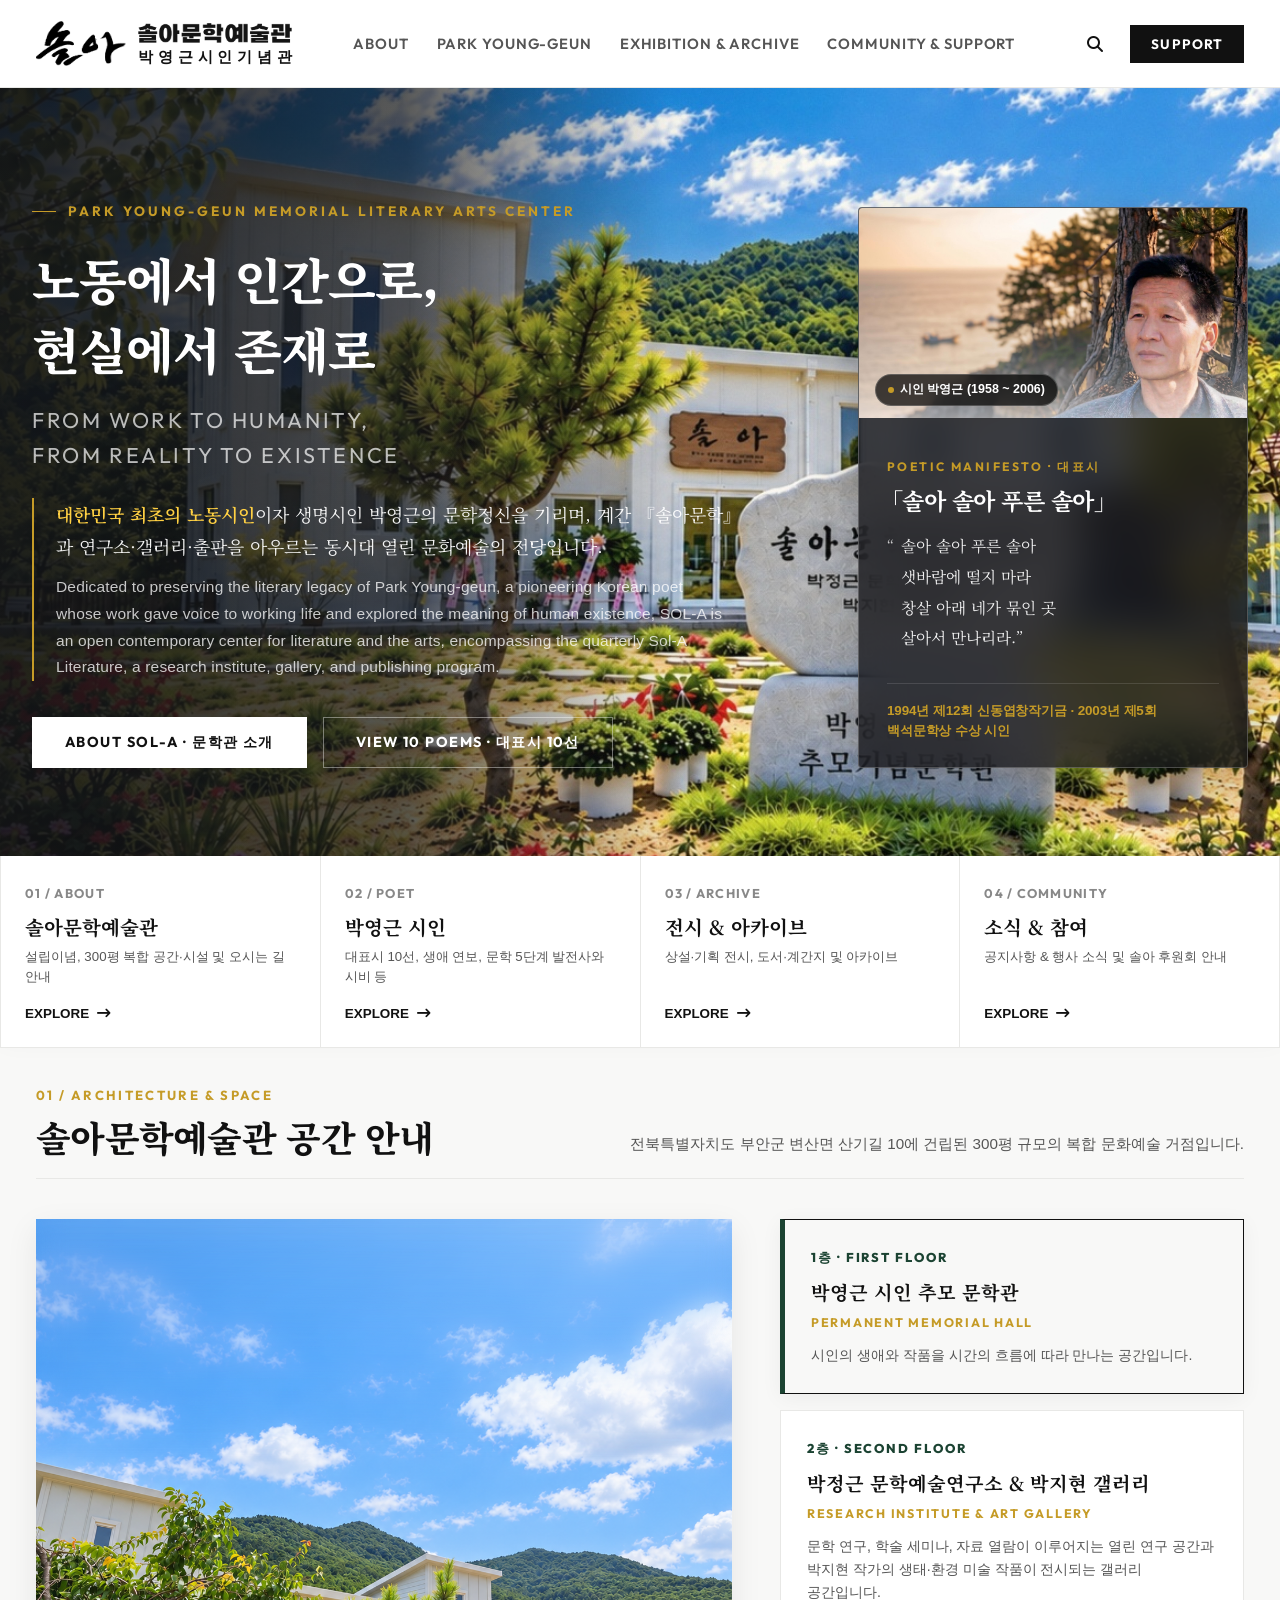
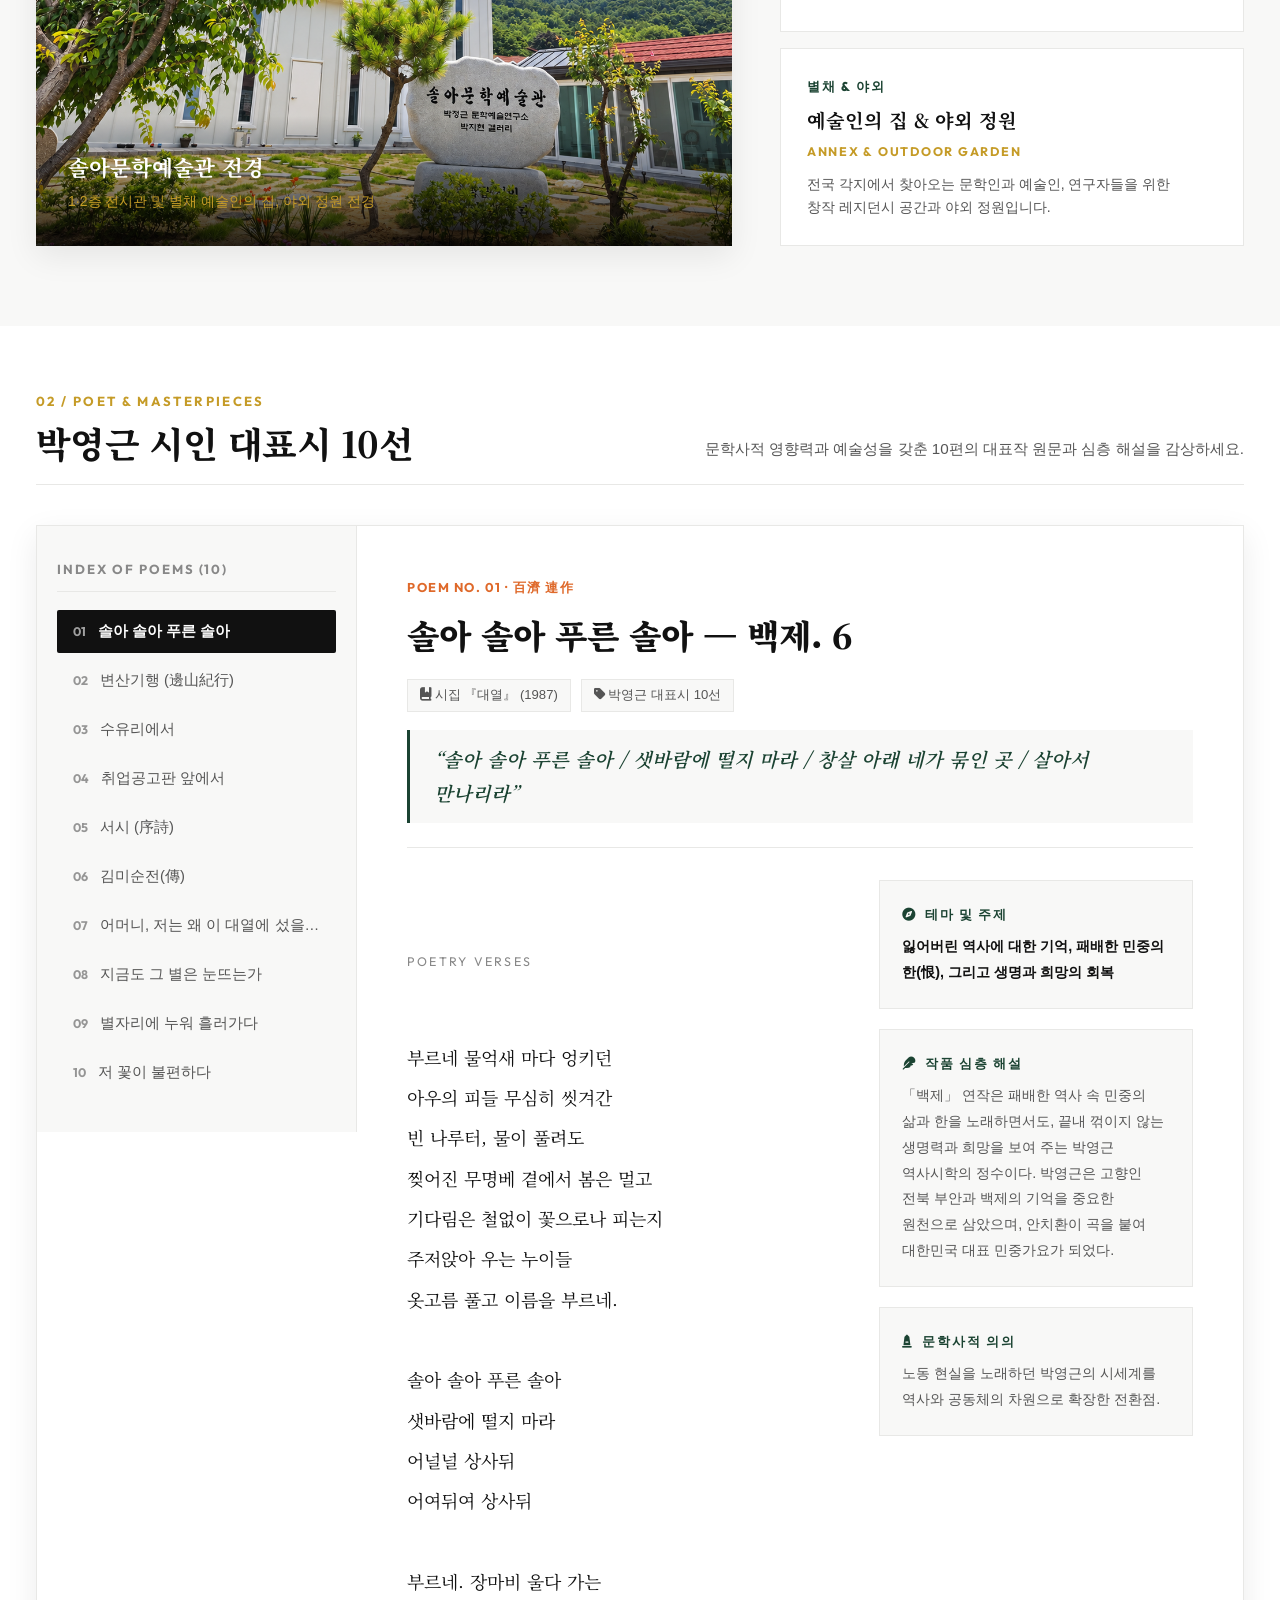
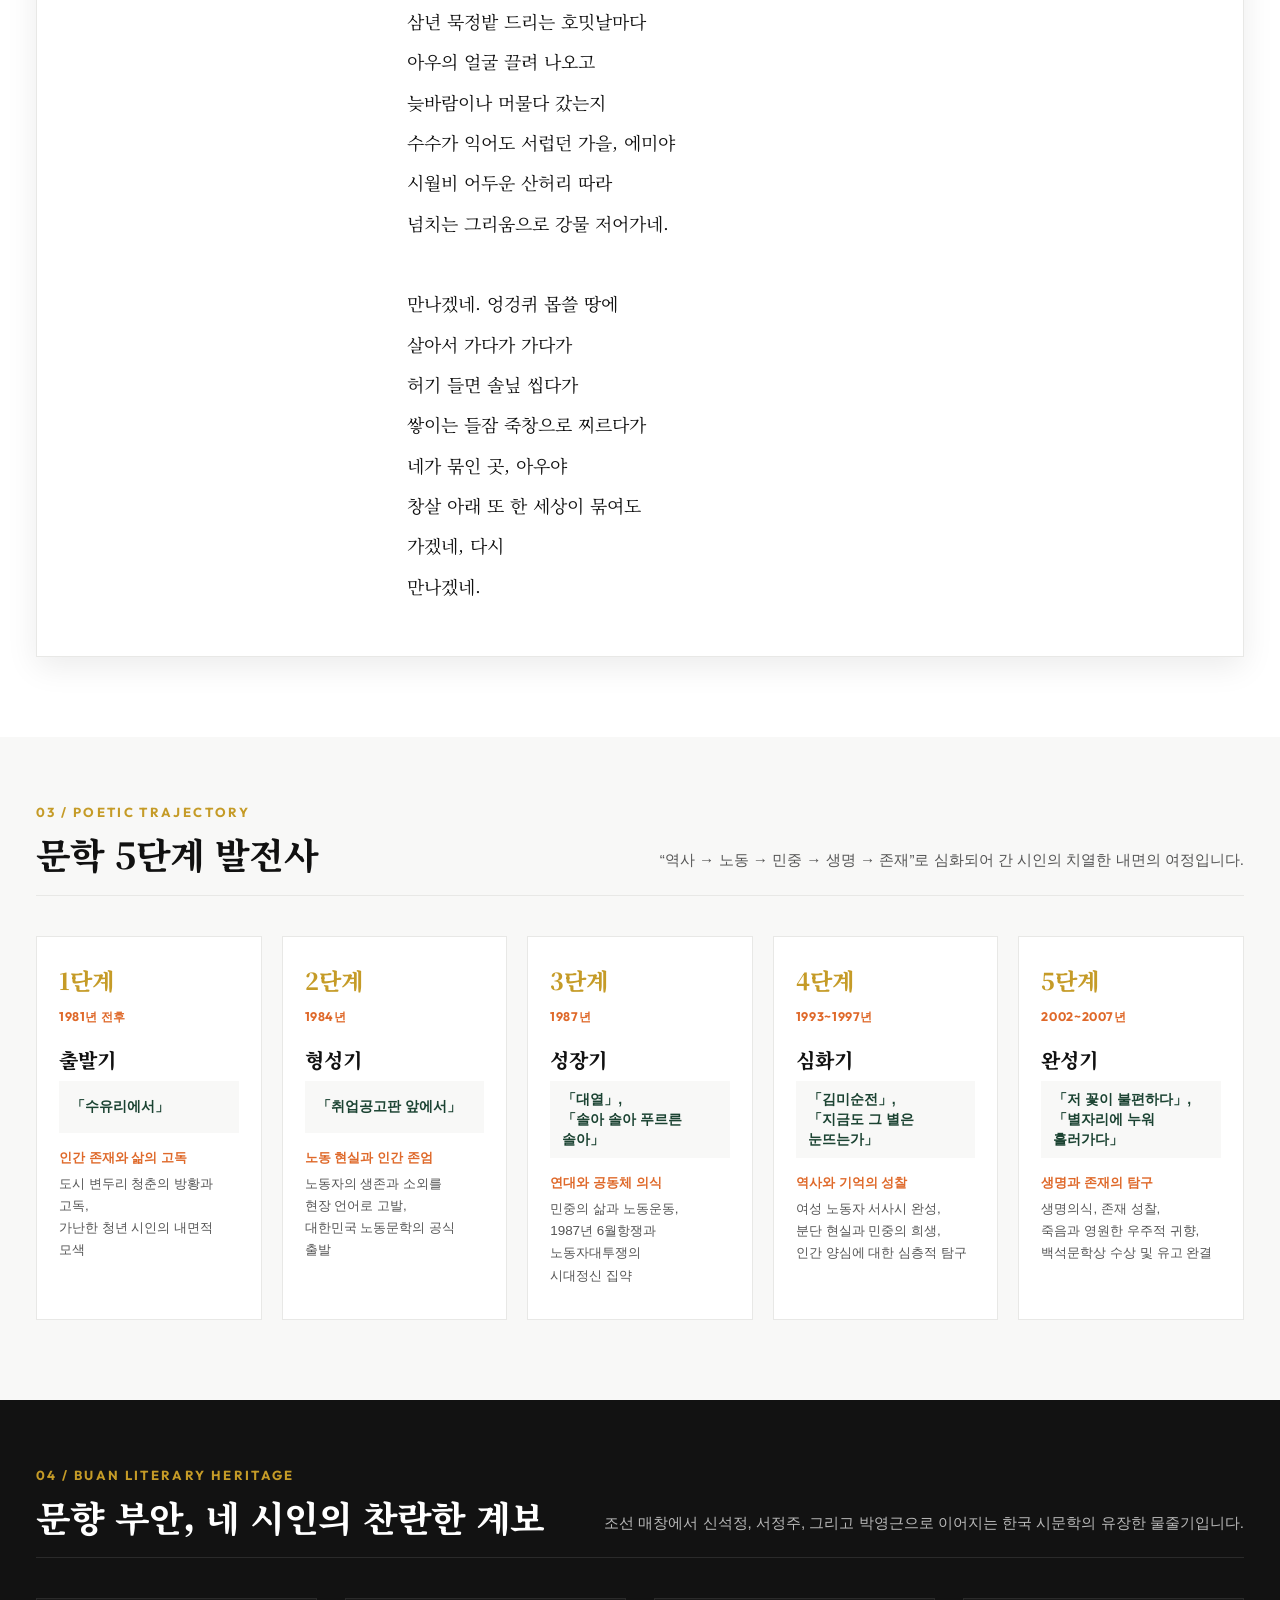
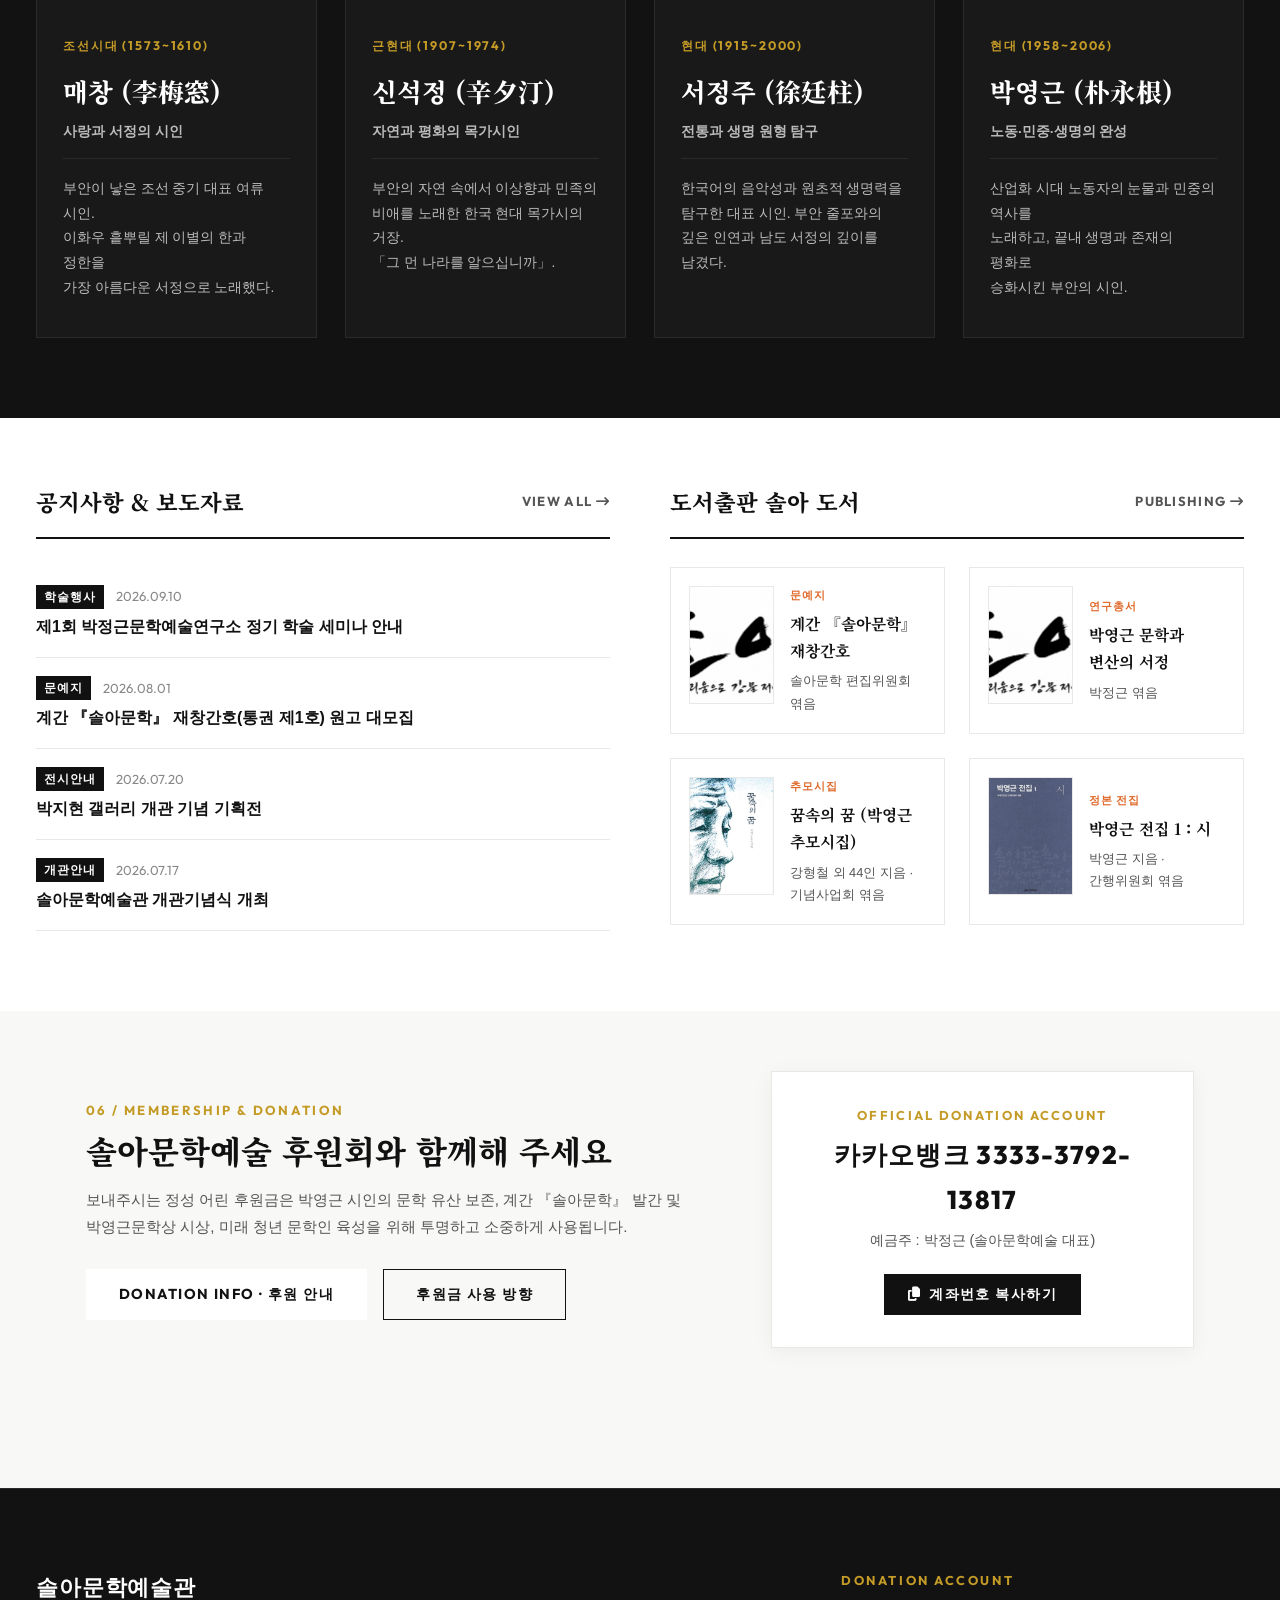
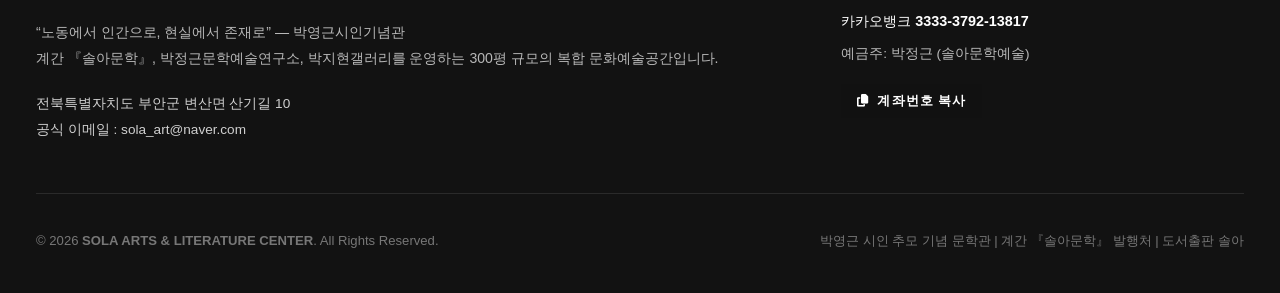
==== index.html @ 28c03365 "Format stage 3 works into two separate lines with <br>" ====
<!DOCTYPE html>
<html lang="ko">

<head>
  <meta http-equiv="Cache-Control" content="no-cache, no-store, must-revalidate">
  <meta http-equiv="Pragma" content="no-cache">
  <meta http-equiv="Expires" content="0">
  <meta charset="UTF-8">
  <meta name="viewport" content="width=device-width, initial-scale=1.0">
  <title>PARK YOUNG-GEUN FOUNDATION · 솔아문학예술</title>
  <meta name="description"
    content="솔아문학예술관 및 박영근기념사업 공식 웹사이트. 대한민국 최초의 노동시인 박영근의 문학정신 계승, 계간 『솔아문학』, 박영근문학상, 박정근문학연구소, 박지현갤러리.">
  <meta name="keywords" content="솔아문학예술, 솔아문학, 박영근, 박영근시인, 솔아문학예술관, 박영근문학상, 박정근연구소, 박지현갤러리">

  <!-- Open Graph -->
  <meta property="og:title" content="PARK YOUNG-GEUN FOUNDATION · 솔아문학예술">
  <meta property="og:description" content="“노동에서 인간으로, 현실에서 존재로” — 박영근 시인 추모 기념 문학관 & 계간 『솔아문학』">
  <meta property="og:image" content="assets/images/박영근.jpg">
  <meta property="og:type" content="website">

  <!-- Icons & Fonts -->
  <link rel="stylesheet" href="style.css?v=20260930_v10">
  <link rel="stylesheet" href="https://cdnjs.cloudflare.com/ajax/libs/font-awesome/6.5.1/css/all.min.css">
</head>

<body>

  <!-- ==========================================================================
       SITE HEADER (Park Seo-Bo Foundation Minimalist Style)
       ========================================================================== -->
  <header class="site-header" id="site-header">
    <div class="container nav-container">

      <!-- Brand Logo (Pure '솔아' Calligraphy + Tightened '솔아문학예술관' Graphic + Justified '박영근시인기념관') -->
      <a href="#home" class="brand-logo" id="brand-logo-btn" title="솔아문학예술관 · 박영근시인기념관">
        <div class="brand-calligraphy-wrap">
          <img src="assets/images/sola_calligraphy_clean.png" alt="솔아" class="brand-calligraphy-pure">
        </div>
        <div class="brand-text-block">
          <img src="assets/images/sola_title_graphic_tight.png" alt="솔아문학예술관" class="brand-title-graphic">
          <div class="brand-kr-sub-large" aria-label="박영근시인기념관">
            <span>박</span><span>영</span><span>근</span><span>시</span><span>인</span><span>기</span><span>념</span><span>관</span>
          </div>
        </div>
      </a>

      <!-- Desktop Nav Menu (4 Core Essential Categories) -->
      <nav>
        <ul class="nav-menu" id="nav-menu">
          <li class="nav-item" data-page="about">
            <a href="about-greeting.html?v=20260925" class="nav-link" id="nav-about">ABOUT</a>
            <ul class="nav-dropdown">
              <li><a href="about-greeting.html?v=20260925" class="dropdown-link">인사말 & 설립이념</a></li>
              <li><a href="about-space.html?v=20260925" class="dropdown-link">300평 공간 & 시설</a></li>
              <li><a href="about-visit.html?v=20260925" class="dropdown-link">오시는 길 & 관람안내</a></li>
            </ul>
          </li>

          <li class="nav-item" data-page="poet">
            <a href="#poet" class="nav-link" id="nav-poet">PARK YOUNG-GEUN</a>
            <ul class="nav-dropdown">
              <li><a href="#poet/bio" class="dropdown-link" data-sub="bio">시인 생애와 연보</a></li>
              <li><a href="#poet/poems" class="dropdown-link" data-sub="poems">대표시 10선 큐레이션</a></li>
              <li><a href="#poet/journey" class="dropdown-link" data-sub="journey">문학 5단계 발전사</a></li>
              <li><a href="#poet/books" class="dropdown-link" data-sub="books">시인 주요 저작</a></li>
              <li><a href="#poet/monument" class="dropdown-link" data-sub="monument">시비 & '솔아' 노래</a></li>
            </ul>
          </li>

          <li class="nav-item" data-page="archive">
            <a href="#archive" class="nav-link" id="nav-archive">EXHIBITION & ARCHIVE</a>
            <ul class="nav-dropdown">
              <li><a href="#archive/exhibition" class="dropdown-link" data-sub="exhibition">상설 & 기획 전시</a></li>
              <li><a href="#archive/publications" class="dropdown-link" data-sub="publications">도서 & 계간 『솔아문학』</a></li>
              <li><a href="#archive/photo-archive" class="dropdown-link" data-sub="photo-archive">아카이브</a></li>
            </ul>
          </li>

          <li class="nav-item" data-page="community">
            <a href="#community" class="nav-link" id="nav-community">COMMUNITY & SUPPORT</a>
            <ul class="nav-dropdown">
              <li><a href="#community/notices" class="dropdown-link" data-sub="notices">공지사항 & 행사</a></li>
              <li><a href="#community/research-cafe" class="dropdown-link" data-sub="research-cafe">솔아 문학·연구 커뮤니티</a>
              </li>
              <li><a href="#community/donation" class="dropdown-link" data-sub="donation">솔아 후원회 안내</a></li>
            </ul>
          </li>
        </ul>
      </nav>

      <!-- Nav Utilities (Search, Support) -->
      <div class="nav-utilities">
        <button class="search-trigger-btn" id="btn-open-search" title="통합 검색" aria-label="검색">
          <i class="fa-solid fa-magnifying-glass"></i>
        </button>
        <button class="btn-header-support" id="btn-open-donation">
          SUPPORT
        </button>
        <button class="mobile-menu-btn" id="btn-mobile-toggle" aria-label="메뉴 열기">
          <i class="fa-solid fa-bars"></i>
        </button>
      </div>

    </div>
  </header>

  <!-- ==========================================================================
       MAIN CONTENT CONTAINER
       ========================================================================== -->
  <main id="main-content">

    <!-- VIEW 1: HOME PAGE (Museum / Foundation Art Direction) -->
    <div id="home-view" class="page-view active">

      <!-- HERO ART SECTION -->
      <section class="hero-art-section" id="hero">
        <div class="hero-art-bg"></div>
        <div class="container hero-art-content">
          <div class="hero-art-text-col">
            <div class="hero-foundation-tag">
              PARK YOUNG-GEUN MEMORIAL LITERARY ARTS CENTER
            </div>
            <h1 class="hero-main-title">
              노동에서 인간으로,<br>
              현실에서 존재로
              <span class="hero-title-en">FROM WORK TO HUMANITY,<br>FROM REALITY TO EXISTENCE</span>
            </h1>
            <div class="hero-quote-lead">
              <p class="hero-lead-ko">
                <span style="color: #ffd043; font-weight: 600;">대한민국 최초의 노동시인</span>이자 생명시인 박영근의 문학정신을 기리며, 계간 『솔아문학』과 연구소·갤러리·출판을 아우르는 동시대 열린 문화예술의 전당입니다.
              </p>
              <p class="hero-lead-en">
                Dedicated to preserving the literary legacy of Park Young-geun, a pioneering Korean poet whose work gave voice to working life and explored the meaning of human existence, SOL-A is an open contemporary center for literature and the arts, encompassing the quarterly Sol-A Literature, a research institute, gallery, and publishing program.
              </p>
            </div>
            <div class="hero-buttons-row">
              <button class="btn-foundation-solid" id="hero-btn-explore"
                onclick="location.href='about-greeting.html?v=20260925'">
                ABOUT SOL-A · 문학관 소개
              </button>
              <button class="btn-foundation-outline" id="hero-btn-memorial">
                VIEW 10 POEMS · 대표시 10선
              </button>
            </div>
          </div>

          <!-- Hero Right Art Curation Card -->
          <div class="hero-art-card">
            <div class="hero-poet-visual-frame">
              <img src="assets/images/박영근.jpg" alt="시인 박영근" class="hero-poet-visual-img"
                onerror="this.src='assets/images/박영근2.jpg'">
              <div class="hero-poet-visual-badge">
                <span class="badge-dot"></span> 시인 박영근 (1958 ~ 2006)
              </div>
            </div>
            <div class="hero-art-card-body">
              <div class="art-card-label">POETIC MANIFESTO · 대표시</div>
              <h3 class="art-card-title">「솔아 솔아 푸른 솔아」</h3>
              <div class="art-card-text">
                <div class="poem-verse"><span class="poem-quote">“</span>솔아 솔아 푸른 솔아</div>
                <div class="poem-verse"><span class="poem-quote-spacer"></span>샛바람에 떨지 마라</div>
                <div class="poem-verse"><span class="poem-quote-spacer"></span>창살 아래 네가 묶인 곳</div>
                <div class="poem-verse"><span class="poem-quote-spacer"></span>살아서 만나리라.”</div>
              </div>
              <div class="hero-card-poet-meta">
                1994년 제12회 신동엽창작기금 · 2003년 제5회 백석문학상 수상 시인
              </div>
            </div>
          </div>
        </div>
      </section>

      <!-- 4 CORE PILLARS (Clean Minimal Gallery Grid) -->
      <section class="museum-pillars-section">
        <div class="container" style="padding: 0;">
          <div class="museum-pillars-grid">

            <div class="museum-pillar-item" onclick="location.href='about-greeting.html?v=20260925'">
              <div>
                <div class="pillar-num">01 / ABOUT</div>
                <h3 class="pillar-item-title">솔아문학예술관</h3>
                <p class="pillar-item-sub">설립이념, 300평 복합 공간·시설 및 오시는 길 안내</p>
              </div>
              <div class="pillar-item-arrow">EXPLORE <i class="fa-solid fa-arrow-right-long"></i></div>
            </div>

            <div class="museum-pillar-item" data-target="poet/bio">
              <div>
                <div class="pillar-num">02 / POET</div>
                <h3 class="pillar-item-title">박영근 시인</h3>
                <p class="pillar-item-sub">대표시 10선, 생애 연보, 문학 5단계 발전사와 시비 등</p>
              </div>
              <div class="pillar-item-arrow">EXPLORE <i class="fa-solid fa-arrow-right-long"></i></div>
            </div>

            <div class="museum-pillar-item" data-target="archive/exhibition">
              <div>
                <div class="pillar-num">03 / ARCHIVE</div>
                <h3 class="pillar-item-title">전시 & 아카이브</h3>
                <p class="pillar-item-sub">상설·기획 전시, 도서·계간지 및 아카이브</p>
              </div>
              <div class="pillar-item-arrow">EXPLORE <i class="fa-solid fa-arrow-right-long"></i></div>
            </div>

            <div class="museum-pillar-item" data-target="community/notices">
              <div>
                <div class="pillar-num">04 / COMMUNITY</div>
                <h3 class="pillar-item-title">소식 & 참여</h3>
                <p class="pillar-item-sub">공지사항 & 행사 소식 및 솔아 후원회 안내</p>
              </div>
              <div class="pillar-item-arrow">EXPLORE <i class="fa-solid fa-arrow-right-long"></i></div>
            </div>

          </div>
        </div>
      </section>

      <!-- SECTION 01: INSIDE SOLA (Architectural Space Guide) -->
      <section class="gallery-section bg-subtle" id="section-space">
        <div class="container">
          <div class="gallery-section-header">
            <div>
              <span class="section-num-tag">01 / ARCHITECTURE & SPACE</span>
              <h2 class="section-main-heading">솔아문학예술관 공간 안내</h2>
            </div>
            <p class="section-header-desc">
              전북특별자치도 부안군 변산면 산기길 10에 건립된 300평 규모의 복합 문화예술 거점입니다.
            </p>
          </div>

          <div class="space-curation-grid">
            <div class="space-photo-gallery">
              <img src="assets/images/솔아문학예술관.png" alt="솔아문학예술관 전경" id="space-display-img"
                onerror="this.src='assets/images/sola_building_facade.png'">
              <div class="space-photo-top-blur"></div>
              <div class="space-photo-caption">
                <h4 id="space-overlay-title">솔아문학예술관 전경</h4>
                <p id="space-overlay-desc">1·2층 전시관 및 별채 예술인의 집, 야외 정원 전경</p>
              </div>
            </div>

            <div class="space-selector-list" id="space-tabs-list">
              <!-- Dynamically populated from siteData.spaces -->
            </div>
          </div>
        </div>
      </section>

      <!-- SECTION 02: POETRY & EXHIBITION ROOM (대표시 10선) -->
      <section class="gallery-section" id="section-poems">
        <div class="container">
          <div class="gallery-section-header">
            <div>
              <span class="section-num-tag">02 / POET & MASTERPIECES</span>
              <h2 class="section-main-heading">박영근 시인 대표시 10선</h2>
            </div>
            <p class="section-header-desc">
              문학사적 영향력과 예술성을 갖춘 10편의 대표작 원문과 심층 해설을 감상하세요.
            </p>
          </div>

          <div class="poetry-gallery-frame" id="poem-viewer">
            <!-- Left Poem Index List -->
            <div class="poetry-sidebar">
              <div class="poetry-sidebar-head">INDEX OF POEMS (10)</div>
              <div id="poem-sidebar-items">
                <!-- Dynamically populated -->
              </div>
            </div>

            <!-- Right Poem Curation Stage (No Inner Scrolling constraint) -->
            <div class="poetry-stage-view" id="poem-display-pane">
              <!-- Dynamically populated -->
            </div>
          </div>
        </div>
      </section>

      <!-- SECTION 03: 5-STAGE POETIC EVOLUTION -->
      <section class="gallery-section bg-subtle" id="section-stages">
        <div class="container">
          <div class="gallery-section-header">
            <div>
              <span class="section-num-tag">03 / POETIC TRAJECTORY</span>
              <h2 class="section-main-heading">문학 5단계 발전사</h2>
            </div>
            <p class="section-header-desc">
              “역사 → 노동 → 민중 → 생명 → 존재”로 심화되어 간 시인의 치열한 내면의 여정입니다.
            </p>
          </div>

          <div class="evolution-cards-grid" id="stages-container">
            <!-- Dynamically populated from siteData.fiveStages -->
          </div>
        </div>
      </section>

      <!-- SECTION 04: BUAN 4 POETS LINEAGE (Dark Gallery Mode) -->
      <section class="gallery-section bg-dark" id="section-lineage">
        <div class="container">
          <div class="gallery-section-header">
            <div>
              <span class="section-num-tag">04 / BUAN LITERARY HERITAGE</span>
              <h2 class="section-main-heading">문향 부안, 네 시인의 찬란한 계보</h2>
            </div>
            <p class="section-header-desc">
              조선 매창에서 신석정, 서정주, 그리고 박영근으로 이어지는 한국 시문학의 유장한 물줄기입니다.
            </p>
          </div>

          <div class="heritage-grid" id="lineage-container">
            <!-- Dynamically populated from siteData.buanLineage -->
          </div>
        </div>
      </section>

      <!-- SECTION 05: NEWS & PUBLICATIONS -->
      <section class="gallery-section" id="section-updates">
        <div class="container">
          <div class="dual-showcase-grid">

            <!-- Left: Notices -->
            <div>
              <div class="showcase-block-head">
                <h3 class="showcase-block-title">공지사항 & 보도자료</h3>
                <a href="#community/notices" class="showcase-view-more">VIEW ALL <i
                    class="fa-solid fa-arrow-right-long"></i></a>
              </div>
              <ul class="clean-news-list" id="home-notice-list">
                <!-- Dynamically populated -->
              </ul>
            </div>

            <!-- Right: Publications -->
            <div>
              <div class="showcase-block-head">
                <h3 class="showcase-block-title">도서출판 솔아 도서</h3>
                <a href="#community/publishing" class="showcase-view-more">PUBLISHING <i
                    class="fa-solid fa-arrow-right-long"></i></a>
              </div>
              <div class="books-grid-row" id="home-book-list">
                <!-- Dynamically populated -->
              </div>
            </div>

          </div>
        </div>
      </section>

      <!-- SECTION 06: MEMBERSHIP & SUPPORT -->
      <section class="gallery-section bg-subtle" style="padding-top: 0;">
        <div class="container">
          <div class="museum-support-frame">
            <div class="support-copy-col">
              <span class="section-num-tag">06 / MEMBERSHIP & DONATION</span>
              <h3>솔아문학예술 후원회와 함께해 주세요</h3>
              <p>
                보내주시는 정성 어린 후원금은 박영근 시인의 문학 유산 보존, 계간 『솔아문학』 발간 및 박영근문학상 시상, 미래 청년 문학인 육성을 위해 투명하고 소중하게 사용됩니다.
              </p>
              <div style="display: flex; gap: 16px; flex-wrap: wrap;">
                <button class="btn-foundation-solid" id="btn-banner-donate">
                  DONATION INFO · 후원 안내
                </button>
                <button class="btn-foundation-outline"
                  style="color: var(--text-primary); border-color: var(--text-primary);"
                  data-target="about/donation-info">
                  후원금 사용 방향
                </button>
              </div>
            </div>

            <div class="bank-detail-panel">
              <div class="bank-label-text">OFFICIAL DONATION ACCOUNT</div>
              <div class="bank-number-bold">카카오뱅크 3333-3792-13817</div>
              <div class="bank-holder-text">예금주 : 박정근 (솔아문학예술 대표)</div>
              <button class="btn-bank-copy" id="btn-quick-copy">
                <i class="fa-solid fa-copy"></i> 계좌번호 복사하기
              </button>
            </div>
          </div>
        </div>
      </section>

    </div>

    <!-- VIEW 2: DYNAMIC SUBPAGE VIEW -->
    <div id="subpage-view" class="subpage-view-container">
      <div class="container">
        <!-- Subpage Minimal Header -->
        <div class="subpage-header-minimal">
          <div class="subpage-breadcrumbs" id="subpage-crumbs">ABOUT > GREETING</div>
          <h1 class="subpage-title-main" id="subpage-title">인사말</h1>
          <p class="subpage-lead-desc" id="subpage-subtitle">솔아문학예술관과 계간 『솔아문학』의 설립 취지와 발걸음</p>
        </div>

        <!-- Subpage Navigation Tab Strip -->
        <div class="subpage-tab-strip" id="subpage-tabs-bar">
          <!-- Dynamically populated -->
        </div>

        <!-- Subpage Content Body Panel -->
        <div class="subpage-body-panel" id="subpage-content-body">
          <!-- Dynamically populated based on route -->
        </div>
      </div>
    </div>

  </main>

  <!-- ==========================================================================
       SITE FOOTER (Park Seo-Bo Foundation Minimalist Footer)
       ========================================================================== -->
  <footer class="site-footer-foundation">
    <div class="container">
      <div class="footer-top-row">

        <!-- Col 1: Foundation Info -->
        <div>
          <div class="footer-brand-title">솔아문학예술관</div>
          <p class="footer-brand-desc">
            “노동에서 인간으로, 현실에서 존재로” — 박영근시인기념관<br>
            계간 『솔아문학』, 박정근문학예술연구소, 박지현갤러리를 운영하는 300평 규모의 복합 문화예술공간입니다.
          </p>
          <div class="footer-contact-info">
            전북특별자치도 부안군 변산면 산기길 10<br>
            공식 이메일 : sola_art@naver.com
          </div>
        </div>

        <!-- Col 2: Official Account & Support -->
        <div>
          <div class="footer-nav-col-title">DONATION ACCOUNT</div>
          <p style="font-size: 0.9rem; color: #ffffff; margin-bottom: 8px;">
            카카오뱅크 <strong>3333-3792-13817</strong>
          </p>
          <p style="font-size: 0.85rem; color: var(--text-light-muted); margin-bottom: 18px;">
            예금주: 박정근 (솔아문학예술)
          </p>
          <button class="btn-bank-copy" id="footer-btn-copy" style="font-size: 0.8rem; padding: 8px 16px;">
            <i class="fa-solid fa-copy"></i> 계좌번호 복사
          </button>
        </div>

      </div>

      <div class="footer-bottom-copy">
        <div>
          © 2026 <strong>SOLA ARTS & LITERATURE CENTER</strong>. All Rights Reserved.
        </div>
        <div>
          박영근 시인 추모 기념 문학관 | 계간 『솔아문학』 발행처 | 도서출판 솔아
        </div>
      </div>
    </div>
  </footer>

  <!-- ==========================================================================
       MODALS (Search, Donation & Image Lightbox)
       ========================================================================== -->

  <!-- Modal: Search -->
  <div class="foundation-modal-backdrop" id="modal-search">
    <div class="foundation-modal-card">
      <button class="foundation-modal-close" id="btn-close-search"><i class="fa-solid fa-xmark"></i></button>
      <div
        style="font-family: var(--font-en); font-size: 0.82rem; font-weight: 700; letter-spacing: 0.2em; color: var(--accent-gold); margin-bottom: 8px;">
        SEARCH ARCHIVE</div>
      <h3 style="font-family: var(--font-serif); font-size: 1.8rem; margin-bottom: 24px; color: var(--text-primary);">
        솔아문학예술 통합 검색
      </h3>
      <div class="form-group-gallery">
        <input type="text" id="search-input" class="form-input-gallery"
          placeholder="시 제목, 시인, 문예지, 행사, 학술 논문 등을 입력하세요...">
      </div>
      <div id="search-results-box" style="max-height: 380px; overflow-y: auto;">
        <p style="font-size: 0.9rem; color: var(--text-muted); text-align: center; padding: 40px 0;">
          검색어를 입력하면 실시간으로 아카이브를 검색합니다.
        </p>
      </div>
    </div>
  </div>

  <!-- Modal: Donation -->
  <div class="foundation-modal-backdrop" id="modal-donation">
    <div class="foundation-modal-card">
      <button class="foundation-modal-close" id="btn-close-donation"><i class="fa-solid fa-xmark"></i></button>
      <div
        style="font-family: var(--font-en); font-size: 0.82rem; font-weight: 700; letter-spacing: 0.2em; color: var(--accent-gold); margin-bottom: 8px;">
        MEMBERSHIP & DONATION</div>
      <h3 style="font-family: var(--font-serif); font-size: 1.8rem; margin-bottom: 16px; color: var(--text-primary);">
        솔아문학예술 후원 안내
      </h3>
      <p style="font-size: 0.95rem; color: var(--text-secondary); line-height: 1.8; margin-bottom: 28px;">
        한 사람의 시를 사랑한 수많은 분들의 마음 위에 세워진 문학관입니다.<br>
        따뜻한 후원은 한국 문학의 지평을 넓히는 소중한 밑거름이 됩니다.
      </p>

      <div
        style="background: var(--bg-subtle); border: 1px solid var(--border-light); padding: 28px; text-align: center; margin-bottom: 28px;">
        <div
          style="font-family: var(--font-en); font-size: 0.82rem; font-weight: 700; letter-spacing: 0.15em; color: var(--accent-gold); margin-bottom: 6px;">
          OFFICIAL DONATION ACCOUNT</div>
        <div
          style="font-family: var(--font-en); font-size: 1.65rem; font-weight: 800; color: var(--text-primary); margin-bottom: 6px;">
          카카오뱅크 3333-3792-13817
        </div>
        <div style="font-size: 0.92rem; color: var(--text-secondary); margin-bottom: 20px;">
          예금주 : 박정근 (솔아문학예술 대표)
        </div>
        <button class="btn-bank-copy" id="modal-btn-copy" style="margin: 0 auto;">
          <i class="fa-solid fa-copy"></i> 계좌번호 복사하기
        </button>
      </div>

      <div style="font-size: 0.88rem; color: var(--text-secondary); line-height: 1.8;">
        <h5 style="font-weight: 700; color: var(--text-primary); margin-bottom: 8px;">후원금 사용 안내</h5>
        <ul style="padding-left: 20px; margin-bottom: 16px;">
          <li>계간 『솔아문학』 정기 발간 및 청년 작가 지원</li>
          <li>박영근문학상 시상 및 정기 학술 세미나 개최</li>
        </ul>
        <p style="font-size: 0.82rem; color: var(--text-muted);">
          ※ 후원 확인 및 기부 문의: sola_art@naver.com
        </p>
      </div>
    </div>
  </div>

  <!-- Modal: Image Lightbox (Visual Zoom) -->
  <div class="foundation-modal-backdrop" id="modal-lightbox">
    <div class="lightbox-modal-card">
      <button class="foundation-modal-close" id="btn-close-lightbox"><i class="fa-solid fa-xmark"></i></button>
      <div class="lightbox-img-wrapper">
        <img id="lightbox-img" src="" alt="확대 이미지">
      </div>
      <div class="lightbox-caption" id="lightbox-caption"></div>
    </div>
  </div>

  <!-- Toast Notification -->
  <div id="site-toast"
    style="position: fixed; bottom: 36px; left: 50%; transform: translateX(-50%) translateY(100px); background: #111111; color: #ffffff; padding: 14px 30px; font-size: 0.9rem; font-weight: 600; box-shadow: 0 12px 30px rgba(0,0,0,0.3); z-index: 3000; transition: transform 0.3s cubic-bezier(0.16, 1, 0.3, 1), opacity 0.3s ease; opacity: 0; pointer-events: none; border-left: 3px solid var(--accent-gold);">
    알림 메시지
  </div>

  <!-- Scripts -->
  <script type="module" src="app.js?v=20260930_break"></script>
</body>

</html>
---- style.css ----
/* ==========================================================================
   솔아문학예술 (SOLA ARTS & LITERATURE / PARK YOUNG-GEUN FOUNDATION)
   박서보재단(Park Seo-Bo Foundation) 스타일의 모던 갤러리 & 뮤지엄 디자인 시스템
   ========================================================================== */

@import url('https://fonts.googleapis.com/css2?family=Cinzel:wght@500;700;900&family=Noto+Serif+KR:wght@300;400;600;700;900&family=Outfit:wght@300;400;500;600;700;800&family=Pretendard:wght@300;400;500;600;700;800&display=swap');

:root {
  /* Park Seo-Bo Foundation Minimalist Color Tokens */
  --bg-main: #ffffff;
  --bg-subtle: #f8f8f7;
  --bg-dark: #121212;
  --bg-dark-surface: #1e1e1e;

  --text-primary: #111111;
  --text-secondary: #555555;
  --text-muted: #888888;
  --text-light: #ffffff;
  --text-light-muted: rgba(255, 255, 255, 0.7);

  --accent-gold: #c59b27;
  --accent-orange: #df692a;
  --accent-pine: #1b4332;
  --accent-pine-light: #2d6a4f;

  --border-light: #e8e8e6;
  --border-dark: #2a2a2a;
  --border-active: #111111;

  /* Typography */
  --font-serif: 'Noto Serif KR', 'Batang', serif;
  --font-sans: 'Pretendard', -apple-system, BlinkMacSystemFont, 'SUITE', sans-serif;
  --font-display: 'Outfit', 'Cinzel', sans-serif;
  --font-en: 'Outfit', sans-serif;

  /* Elevations & Transitions */
  --shadow-subtle: 0 4px 20px rgba(0, 0, 0, 0.05);
  --shadow-medium: 0 10px 30px rgba(0, 0, 0, 0.08);
  --shadow-hover: 0 20px 40px rgba(0, 0, 0, 0.12);

  --tr-fast: 0.25s cubic-bezier(0.2, 0.8, 0.2, 1);
  --tr-smooth: 0.5s cubic-bezier(0.16, 1, 0.3, 1);

  /* Layout Measurements */
  --max-width: 1380px;
  --header-height: 88px;
  --radius-xs: 2px;
  --radius-sm: 6px;
  --radius-md: 12px;
}

/* Reset & Global */
*,
*::before,
*::after {
  box-sizing: border-box;
  margin: 0;
  padding: 0;
}

html {
  scroll-behavior: smooth;
  font-size: 16px;
  overflow-x: hidden;
}

body {
  font-family: var(--font-sans);
  background-color: var(--bg-main);
  color: var(--text-primary);
  line-height: 1.75;
  -webkit-font-smoothing: antialiased;
  overflow-x: hidden;
  word-break: keep-all;
  overflow-wrap: break-word;
}

h1,
h2,
h3,
h4,
h5,
h6,
p,
span,
a,
div {
  word-break: keep-all;
  overflow-wrap: break-word;
}

a {
  color: inherit;
  text-decoration: none;
  transition: color var(--tr-fast), opacity var(--tr-fast);
}

button {
  cursor: pointer;
  border: none;
  background: none;
  font-family: inherit;
  font-size: inherit;
  transition: all var(--tr-fast);
}

img {
  max-width: 100%;
  height: auto;
  display: block;
}

.container {
  width: 100%;
  max-width: var(--max-width);
  margin: 0 auto;
  padding: 0 36px;
}

/* ==========================================================================
   HEADER (Park Seo-Bo Foundation Style: Minimal, Spacious, Elegant)
   ========================================================================== */

.site-header {
  position: sticky;
  top: 0;
  z-index: 1000;
  background: rgba(255, 255, 255, 0.95);
  backdrop-filter: blur(12px);
  border-bottom: 1px solid var(--border-light);
  height: var(--header-height);
  transition: all var(--tr-smooth);
}

.site-header.scrolled {
  height: 76px;
  background: rgba(255, 255, 255, 0.98);
  box-shadow: var(--shadow-subtle);
}

.nav-container {
  display: flex;
  align-items: center;
  justify-content: space-between;
  height: 100%;
}

/* Brand Logo (Isolated '솔아' Calligraphy on Left + Refined Compact Text on Right) */
.brand-logo {
  display: inline-flex;
  align-items: center;
  gap: 12px;
  text-decoration: none;
  transition: opacity var(--tr-fast);
}

.brand-logo:hover {
  opacity: 0.88;
}

.brand-calligraphy-wrap {
  height: 46px;
  display: flex;
  align-items: center;
  justify-content: center;
  flex-shrink: 0;
}

.brand-calligraphy-pure {
  height: 46px;
  width: auto;
  object-fit: contain;
  display: block;
  transition: height var(--tr-smooth);
}

.brand-text-block {
  display: flex;
  flex-direction: column;
  justify-content: center;
  width: 154px;
  gap: 5.5px;
  transition: width var(--tr-smooth);
}

.brand-title-graphic {
  width: 100%;
  height: auto;
  display: block;
}

.brand-kr-sub-large {
  display: flex;
  justify-content: space-between;
  align-items: center;
  width: 100%;
  font-family: var(--font-sans);
  font-size: 0.96rem;
  font-weight: 800;
  color: #111111;
  line-height: 1;
  transition: font-size var(--tr-smooth);
}

.brand-kr-sub-large span {
  display: inline-block;
}

.site-header.scrolled .brand-calligraphy-pure,
.site-header.scrolled .brand-calligraphy-wrap {
  height: 40px;
}

.site-header.scrolled .brand-text-block {
  width: 138px;
  gap: 4px;
}

.site-header.scrolled .brand-kr-sub-large {
  font-size: 0.86rem;
}

@media (max-width: 768px) {

  .brand-calligraphy-pure,
  .brand-calligraphy-wrap {
    height: 34px;
  }

  .brand-text-block {
    width: 120px;
    gap: 3px;
  }

  .brand-kr-sub-large {
    font-size: 0.76rem;
  }
}

/* Navigation Links (Park Seo-Bo clean horizontal bar) */
.nav-menu {
  display: flex;
  align-items: center;
  gap: 28px;
  list-style: none;
}

.nav-item {
  position: relative;
  height: var(--header-height);
  display: flex;
  align-items: center;
}

.site-header.scrolled .nav-item {
  height: 76px;
}

.nav-link {
  font-family: var(--font-en);
  font-size: 0.92rem;
  font-weight: 600;
  letter-spacing: 0.06em;
  color: var(--text-secondary);
  text-transform: uppercase;
  padding: 8px 0;
  position: relative;
  transition: color var(--tr-fast);
  white-space: nowrap;
}

.nav-link::after {
  content: '';
  position: absolute;
  bottom: 0;
  left: 0;
  width: 0;
  height: 2px;
  background: var(--accent-pine);
  transition: width var(--tr-fast);
}

.nav-link:hover,
.nav-item.active .nav-link {
  color: var(--accent-pine);
}

.nav-link:hover::after,
.nav-item.active .nav-link::after {
  width: 100%;
}

/* Dropdown Menu (Museum Luxury Minimal Style) */
.nav-dropdown {
  position: absolute;
  top: calc(100% - 6px);
  left: -12px;
  min-width: 240px;
  background: rgba(255, 255, 255, 0.98);
  backdrop-filter: blur(20px);
  -webkit-backdrop-filter: blur(20px);
  border: 1px solid var(--border-light);
  border-top: 2px solid var(--accent-pine);
  border-radius: 0 0 10px 10px;
  box-shadow: 0 18px 45px rgba(0, 0, 0, 0.1), 0 4px 12px rgba(0, 0, 0, 0.04);
  padding: 10px 0;
  list-style: none;
  opacity: 0;
  visibility: hidden;
  transform: translateY(10px);
  transition: all 0.25s cubic-bezier(0.16, 1, 0.3, 1);
  z-index: 1100;
}

.nav-item:hover .nav-dropdown {
  opacity: 1;
  visibility: visible;
  transform: translateY(0);
}

.dropdown-link {
  display: flex;
  align-items: center;
  justify-content: space-between;
  padding: 11px 22px;
  font-size: 0.9rem;
  font-weight: 500;
  color: var(--text-secondary);
  transition: all var(--tr-fast);
  white-space: nowrap;
  position: relative;
}

.dropdown-link::before {
  content: '';
  position: absolute;
  left: 0;
  top: 0;
  bottom: 0;
  width: 0;
  background: var(--accent-gold);
  transition: width var(--tr-fast);
}

.dropdown-link:hover {
  background: var(--bg-subtle);
  color: var(--text-primary);
  font-weight: 600;
  padding-left: 28px;
}

.dropdown-link:hover::before {
  width: 3px;
}

/* Header Action Right */
.nav-utilities {
  display: flex;
  align-items: center;
  gap: 16px;
}

.search-trigger-btn {
  width: 38px;
  height: 38px;
  display: flex;
  align-items: center;
  justify-content: center;
  font-size: 1rem;
  color: var(--text-primary);
  border-radius: 50%;
  transition: background var(--tr-fast);
}

.search-trigger-btn:hover {
  background: var(--bg-subtle);
}

.btn-header-support {
  font-family: var(--font-en);
  font-size: 0.85rem;
  font-weight: 700;
  letter-spacing: 0.08em;
  text-transform: uppercase;
  padding: 9px 20px;
  background: var(--text-primary);
  color: #ffffff;
  border: 1px solid var(--text-primary);
  transition: all var(--tr-fast);
  white-space: nowrap;
}

.btn-header-support:hover {
  background: #333333;
  border-color: #333333;
}

.mobile-menu-btn {
  display: none;
  font-size: 1.3rem;
  color: var(--text-primary);
}

/* ==========================================================================
   HERO SECTION (Art Foundation / Cinematic Aesthetic)
   ========================================================================== */

.hero-art-section {
  position: relative;
  min-height: 88vh;
  background-color: #ffffff;
  color: #ffffff;
  display: flex;
  align-items: center;
  overflow: hidden;
}

.hero-art-bg {
  position: absolute;
  inset: 0;
  background-image: 
    linear-gradient(to right, rgba(16, 18, 22, 0.93) 0%, rgba(16, 18, 22, 0.70) 32%, rgba(16, 18, 22, 0.05) 52%, transparent 68%),
    url('assets/images/박영근시비_앞면.jpg?v=20260930_v5');
  background-size: cover;
  background-position: left center;
  z-index: 1;
  filter: brightness(1.02) saturate(0.96) contrast(0.98);
  transform: scale(1.01);
  transition: transform 8s ease-out;
}

.hero-art-bg::after {
  content: '';
  position: absolute;
  inset: 0;
  background: radial-gradient(circle at 75% 36%, rgba(255, 252, 245, 0.08) 0%, rgba(245, 240, 230, 0.02) 45%, rgba(18, 22, 28, 0.12) 100%);
  pointer-events: none;
  mix-blend-mode: soft-light;
}

.hero-art-section .container {
  max-width: 1820px;
  padding: 0 32px;
}

.hero-art-content {
  position: relative;
  z-index: 2;
  display: flex;
  justify-content: space-between;
  align-items: center;
  padding: 70px 0 65px;
}

.hero-foundation-tag {
  font-family: var(--font-en);
  font-size: 0.85rem;
  font-weight: 700;
  letter-spacing: 0.22em;
  text-transform: uppercase;
  color: var(--accent-gold);
  margin-bottom: 20px;
  display: flex;
  align-items: center;
  gap: 12px;
}

.hero-foundation-tag::before {
  content: '';
  display: inline-block;
  width: 24px;
  height: 1px;
  background: var(--accent-gold);
}

.hero-main-title {
  font-family: var(--font-serif);
  font-size: 3.1rem;
  /* 80% scale refinement */
  font-weight: 800;
  line-height: 1.42;
  letter-spacing: -0.02em;
  margin-bottom: 24px;
  color: #ffffff;
  word-break: keep-all;
}

.hero-title-en {
  display: block;
  font-family: var(--font-display);
  font-size: 1.35rem;
  font-weight: 400;
  letter-spacing: 0.12em;
  line-height: 1.65;
  color: var(--text-light-muted);
  text-transform: uppercase;
  margin-top: 18px;
}

.hero-quote-lead {
  margin-bottom: 36px;
  max-width: 700px;
  border-left: 2px solid var(--accent-gold);
  padding-left: 22px;
  display: flex;
  flex-direction: column;
  gap: 12px;
}

.hero-lead-ko {
  font-family: var(--font-serif);
  font-size: 1.12rem;
  font-weight: 400;
  line-height: 1.8;
  color: rgba(255, 255, 255, 0.95);
  word-break: keep-all;
}

.hero-lead-en {
  font-family: var(--font-sans);
  font-size: 0.97rem;
  font-weight: 300;
  line-height: 1.72;
  color: rgba(255, 255, 255, 0.76);
  letter-spacing: 0.01em;
  word-break: keep-all;
}

.hero-buttons-row {
  display: flex;
  align-items: center;
  gap: 16px;
  flex-wrap: wrap;
}

.btn-foundation-solid {
  font-family: var(--font-en);
  font-size: 0.9rem;
  font-weight: 700;
  letter-spacing: 0.1em;
  text-transform: uppercase;
  padding: 15px 32px;
  background: #ffffff;
  color: var(--text-primary);
  border: 1px solid #ffffff;
  transition: all var(--tr-fast);
  white-space: nowrap;
}

.btn-foundation-solid:hover {
  background: var(--accent-gold);
  color: #ffffff;
  border-color: var(--accent-gold);
}

.btn-foundation-outline {
  font-family: var(--font-en);
  font-size: 0.9rem;
  font-weight: 700;
  letter-spacing: 0.1em;
  text-transform: uppercase;
  padding: 15px 32px;
  background: transparent;
  color: #ffffff;
  border: 1px solid rgba(255, 255, 255, 0.4);
  transition: all var(--tr-fast);
  white-space: nowrap;
}

.btn-foundation-outline:hover {
  border-color: #ffffff;
  background: rgba(255, 255, 255, 0.1);
}

/* Hero Right: Exhibition / Poet Card */
.hero-art-card {
  background: rgba(20, 20, 24, 0.78);
  backdrop-filter: blur(20px);
  border: 1px solid rgba(255, 255, 255, 0.22);
  border-radius: 4px;
  overflow: hidden;
  box-shadow: 0 24px 60px rgba(0, 0, 0, 0.25);
  max-width: 390px;
  width: 100%;
  flex-shrink: 0;
  justify-self: end;
  align-self: end;
  display: flex;
  flex-direction: column;
}

.hero-poet-visual-frame {
  position: relative;
  width: 100%;
  height: 210px;
  overflow: hidden;
  background: #0d1117;
}

.hero-poet-visual-img {
  width: 100%;
  height: 100%;
  object-fit: cover;
  object-position: 78% 25%;
  display: block;
  transition: transform var(--tr-smooth);
}

.hero-art-card:hover .hero-poet-visual-img {
  transform: scale(1.03);
}

.hero-poet-visual-badge {
  position: absolute;
  bottom: 12px;
  left: 16px;
  background: rgba(0, 0, 0, 0.72);
  backdrop-filter: blur(8px);
  border: 1px solid rgba(255, 255, 255, 0.2);
  border-radius: 20px;
  padding: 4px 12px;
  font-size: 0.78rem;
  font-weight: 600;
  color: #ffffff;
  display: inline-flex;
  align-items: center;
  gap: 6px;
}

.hero-poet-visual-badge .badge-dot {
  width: 6px;
  height: 6px;
  border-radius: 50%;
  background: var(--accent-gold);
}

.hero-art-card-body {
  padding: 38px 28px 26px;
}

.art-card-label {
  font-family: var(--font-en);
  font-size: 0.76rem;
  font-weight: 700;
  letter-spacing: 0.2em;
  color: var(--accent-gold);
  text-transform: uppercase;
  margin-bottom: 8px;
}

.art-card-title {
  font-family: var(--font-serif);
  font-size: 1.45rem;
  font-weight: 700;
  color: #ffffff;
  margin-left: -0.32em;
  margin-bottom: 14px;
  line-height: 1.35;
  letter-spacing: -0.02em;
  word-break: keep-all;
}

.art-card-text {
  font-family: var(--font-serif);
  font-size: 0.98rem;
  color: rgba(255, 255, 255, 0.92);
  line-height: 1.95;
  margin-bottom: 18px;
}

.poem-verse {
  display: flex;
  align-items: baseline;
}

.poem-quote {
  display: inline-block;
  width: 0.88em;
  color: rgba(255, 255, 255, 0.75);
}

.poem-quote-spacer {
  display: inline-block;
  width: 0.88em;
  flex-shrink: 0;
}

.hero-card-poet-meta {
  font-size: 0.84rem;
  color: var(--accent-gold);
  font-family: var(--font-sans);
  font-weight: 600;
  padding-top: 17px;
  margin-top: 30px;
  border-top: 1px solid rgba(255, 255, 255, 0.12);
  letter-spacing: -0.01em;
  line-height: 1.5;
  word-break: keep-all;
}

/* ==========================================================================
   MINIMAL GALLERY PILLARS (5 Pillars in Museum Style)
   ========================================================================== */

.museum-pillars-section {
  position: relative;
  z-index: 10;
  border-bottom: 1px solid var(--border-light);
  background: #ffffff;
  margin-top: -24px;
  box-shadow: 0 -6px 24px rgba(0, 0, 0, 0.04);
}

.museum-pillars-grid {
  display: grid;
  grid-template-columns: repeat(4, 1fr);
  border-left: 1px solid var(--border-light);
}

.museum-pillar-item {
  padding: 26px 24px 22px;
  border-right: 1px solid var(--border-light);
  transition: all var(--tr-fast);
  cursor: pointer;
  display: flex;
  flex-direction: column;
  justify-content: space-between;
  min-height: 165px;
  background: #ffffff;
  position: relative;
}

.museum-pillar-item:hover {
  background: var(--bg-subtle);
}

.pillar-num {
  font-family: var(--font-en);
  font-size: 0.80rem;
  font-weight: 700;
  color: var(--text-muted);
  letter-spacing: 0.1em;
}

.pillar-item-title {
  font-family: var(--font-serif);
  font-size: 1.22rem;
  font-weight: 700;
  color: var(--text-primary);
  margin: 10px 0 6px 0;
  line-height: 1.35;
  word-break: keep-all;
}

.pillar-item-sub {
  font-size: 0.83rem;
  color: var(--text-secondary);
  line-height: 1.55;
  word-break: keep-all;
}

.pillar-item-arrow {
  margin-top: 14px;
  font-size: 0.84rem;
  color: var(--text-primary);
  display: flex;
  align-items: center;
  gap: 8px;
  font-weight: 600;
  transition: transform var(--tr-fast), color var(--tr-fast);
}

.museum-pillar-item:hover .pillar-item-arrow {
  transform: translateX(6px);
  color: var(--accent-orange);
}

/* ==========================================================================
   GALLERY SECTIONS & TITLES (80% Title Size & Clean 1-Line Right Text)
   ========================================================================== */

.gallery-section {
  padding: 64px 0 80px;
  position: relative;
}

#section-space {
  padding-top: 36px;
}

.gallery-section.bg-subtle {
  background-color: var(--bg-subtle);
}

.gallery-section.bg-dark {
  background-color: var(--bg-dark);
  color: #ffffff;
}

.gallery-section-header {
  margin-bottom: 40px;
  display: flex;
  justify-content: space-between;
  align-items: flex-end;
  border-bottom: 1px solid var(--border-light);
  padding-bottom: 18px;
  gap: 32px;
}

.bg-dark .gallery-section-header {
  border-bottom-color: var(--border-dark);
}

.section-num-tag {
  font-family: var(--font-en);
  font-size: 0.82rem;
  font-weight: 700;
  letter-spacing: 0.18em;
  color: var(--accent-gold);
  text-transform: uppercase;
  margin-bottom: 8px;
  display: block;
}

/* 80% Scale of 2.8rem -> 2.24rem */
.section-main-heading {
  font-family: var(--font-serif);
  font-size: 2.24rem;
  font-weight: 800;
  letter-spacing: -0.02em;
  color: var(--text-primary);
  line-height: 1.25;
  word-break: keep-all;
  white-space: nowrap;
}

.bg-dark .section-main-heading {
  color: #ffffff;
}

/* Right-side Description: Clean Single Line */
.section-header-desc {
  font-size: 0.95rem;
  color: var(--text-secondary);
  text-align: right;
  line-height: 1.6;
  word-break: keep-all;
  white-space: nowrap;
  flex-shrink: 0;
  margin-bottom: 4px;
}

.bg-dark .section-header-desc {
  color: var(--text-light-muted);
}

/* ==========================================================================
   INSIDE SOLA (Architectural Space 300-pyeong Showcase)
   ========================================================================== */

.space-curation-grid {
  display: grid;
  grid-template-columns: 1.2fr 0.8fr;
  gap: 48px;
  align-items: stretch;
}

.space-photo-gallery {
  position: relative;
  overflow: hidden;
  box-shadow: var(--shadow-medium);
  background: #0d1117;
  height: 100%;
  min-height: 520px;
}

.space-photo-gallery img {
  width: 100%;
  height: 100%;
  object-fit: cover;
  object-position: center bottom;
  display: block;
  transition: transform var(--tr-smooth);
}

.space-photo-gallery:hover img {
  transform: scale(1.03);
}

/* 상단 윗쪽 블러 처리로 자연스럽게 상단과 연결 */
.space-photo-top-blur {
  position: absolute;
  top: 0;
  left: 0;
  right: 0;
  height: 38%;
  backdrop-filter: blur(14px);
  -webkit-backdrop-filter: blur(14px);
  mask-image: linear-gradient(to bottom, rgba(0, 0, 0, 1) 0%, rgba(0, 0, 0, 0.45) 55%, transparent 100%);
  -webkit-mask-image: linear-gradient(to bottom, rgba(0, 0, 0, 1) 0%, rgba(0, 0, 0, 0.45) 55%, transparent 100%);
  background: linear-gradient(to bottom, rgba(255, 255, 255, 0.15) 0%, transparent 100%);
  z-index: 2;
  pointer-events: none;
}

.space-photo-caption {
  position: absolute;
  bottom: 0;
  left: 0;
  right: 0;
  padding: 32px;
  background: linear-gradient(to top, rgba(0, 0, 0, 0.85), transparent);
  color: #ffffff;
  z-index: 3;
}

.space-photo-caption h4 {
  font-family: var(--font-serif);
  font-size: 1.35rem;
  margin-bottom: 4px;
  word-break: keep-all;
}

.space-photo-caption p {
  font-size: 0.88rem;
  color: var(--accent-gold);
  word-break: keep-all;
}

.space-selector-list {
  display: flex;
  flex-direction: column;
  gap: 16px;
}

.space-select-card {
  padding: 26px;
  border: 1px solid var(--border-light);
  background: #ffffff;
  cursor: pointer;
  transition: all var(--tr-fast);
}

.space-select-card:hover,
.space-select-card.active {
  border-color: var(--text-primary);
  box-shadow: var(--shadow-subtle);
}

.space-select-card.active {
  border-left: 5px solid var(--accent-pine);
  background: var(--bg-subtle);
}

.space-floor-code {
  font-family: var(--font-en);
  font-size: 0.8rem;
  font-weight: 800;
  letter-spacing: 0.15em;
  color: var(--accent-pine);
  text-transform: uppercase;
  margin-bottom: 6px;
}

.space-card-name {
  font-family: var(--font-serif);
  font-size: 1.2rem;
  font-weight: 700;
  color: var(--text-primary);
  margin-bottom: 4px;
  word-break: keep-all;
}

.space-card-en {
  font-family: var(--font-en);
  font-size: 0.78rem;
  font-weight: 700;
  letter-spacing: 0.14em;
  color: var(--accent-gold);
  text-transform: uppercase;
  margin-bottom: 10px;
}

.space-card-detail {
  font-size: 0.88rem;
  color: var(--text-secondary);
  line-height: 1.65;
  word-break: keep-all;
}

/* ==========================================================================
   POETRY & EXHIBITION ROOM (대표시 10선 / Full Height Natural Display)
   ========================================================================== */

.poetry-gallery-frame {
  display: grid;
  grid-template-columns: 320px 1fr;
  border: 1px solid var(--border-light);
  background: #ffffff;
  box-shadow: var(--shadow-medium);
  align-items: start;
}

.poetry-sidebar {
  border-right: 1px solid var(--border-light);
  background: var(--bg-subtle);
  padding: 32px 20px;
  position: sticky;
  top: 96px;
}

.poetry-sidebar-head {
  font-family: var(--font-en);
  font-size: 0.82rem;
  font-weight: 700;
  letter-spacing: 0.15em;
  text-transform: uppercase;
  color: var(--text-muted);
  margin-bottom: 18px;
  padding-bottom: 10px;
  border-bottom: 1px solid var(--border-light);
}

.poetry-menu-btn {
  width: 100%;
  text-align: left;
  padding: 12px 16px;
  margin-bottom: 6px;
  display: flex;
  align-items: center;
  gap: 12px;
  font-size: 0.92rem;
  font-weight: 500;
  color: var(--text-secondary);
  border-radius: var(--radius-xs);
  transition: all var(--tr-fast);
}

.poetry-menu-btn:hover {
  background: #ffffff;
  color: var(--text-primary);
}

.poetry-menu-btn.active {
  background: var(--text-primary);
  color: #ffffff;
  font-weight: 700;
}

.poetry-idx {
  font-family: var(--font-en);
  font-size: 0.78rem;
  font-weight: 700;
  opacity: 0.6;
}

/* Full View without Inner Scrolling */
.poetry-stage-view {
  padding: 50px;
  display: flex;
  flex-direction: column;
}

.poetry-header-block {
  margin-bottom: 32px;
  padding-bottom: 24px;
  border-bottom: 1px solid var(--border-light);
}

.poetry-category-badge {
  font-family: var(--font-en);
  font-size: 0.8rem;
  font-weight: 700;
  letter-spacing: 0.12em;
  color: var(--accent-orange);
  text-transform: uppercase;
  margin-bottom: 8px;
}

.poetry-title-large {
  font-family: var(--font-serif);
  font-size: 2.1rem;
  /* 80% refinement */
  font-weight: 900;
  color: var(--text-primary);
  margin-bottom: 14px;
  word-break: keep-all;
}

.poetry-meta-pill-row {
  display: flex;
  gap: 10px;
  flex-wrap: wrap;
  margin-bottom: 18px;
}

.poetry-meta-pill {
  font-size: 0.82rem;
  color: var(--text-secondary);
  background: var(--bg-subtle);
  padding: 4px 12px;
  border: 1px solid var(--border-light);
  white-space: nowrap;
}

.poetry-callout-quote {
  font-family: var(--font-serif);
  font-size: 1.2rem;
  font-weight: 600;
  color: var(--accent-pine);
  border-left: 3px solid var(--accent-pine);
  padding: 12px 24px;
  background: var(--bg-subtle);
  line-height: 1.8;
  font-style: italic;
  word-break: keep-all;
}

.poetry-columns-grid {
  display: grid;
  grid-template-columns: 1.15fr 0.85fr;
  gap: 48px;
  align-items: start;
}

.poetry-text-col {
  font-family: var(--font-serif);
  font-size: 1.12rem;
  line-height: 2.25;
  color: var(--text-primary);
  white-space: pre-line;
  background: #ffffff;
  padding-right: 20px;
}

.poetry-curation-col {
  display: flex;
  flex-direction: column;
  gap: 20px;
  position: sticky;
  top: 96px;
}

.curation-note-box {
  background: var(--bg-subtle);
  border: 1px solid var(--border-light);
  padding: 22px;
}

.curation-note-title {
  font-family: var(--font-en);
  font-size: 0.82rem;
  font-weight: 700;
  letter-spacing: 0.15em;
  text-transform: uppercase;
  color: var(--accent-pine);
  margin-bottom: 8px;
  display: flex;
  align-items: center;
  gap: 8px;
}

.curation-note-desc {
  font-size: 0.9rem;
  color: var(--text-secondary);
  line-height: 1.8;
  word-break: keep-all;
}

/* ==========================================================================
   5-STAGE POETIC EVOLUTION (Numbered Timeline Cards)
   ========================================================================== */

.evolution-cards-grid {
  display: grid;
  grid-template-columns: repeat(5, 1fr);
  gap: 20px;
}

.evolution-card {
  background: #ffffff;
  border: 1px solid var(--border-light);
  padding: 32px 22px;
  display: flex;
  flex-direction: column;
  justify-content: flex-start;
  transition: all var(--tr-fast);
  position: relative;
}

.evolution-card:hover {
  border-color: var(--text-primary);
  transform: translateY(-8px);
  box-shadow: var(--shadow-medium);
}

.evolution-num {
  font-family: var(--font-en);
  font-size: 1.7rem;
  font-weight: 900;
  color: var(--border-light);
  line-height: 1;
  margin-bottom: 14px;
  transition: color var(--tr-fast);
}

.evolution-card:hover .evolution-num {
  color: var(--accent-gold);
}

.evolution-stage-title {
  font-family: var(--font-serif);
  font-size: 1.25rem;
  font-weight: 800;
  color: var(--text-primary);
  margin-bottom: 4px;
  word-break: keep-all;
}

.evolution-period {
  font-family: var(--font-en);
  font-size: 0.78rem;
  font-weight: 700;
  color: var(--accent-orange);
  letter-spacing: 0.05em;
  margin-bottom: 14px;
}

.evolution-work {
  font-size: 0.88rem;
  font-weight: 700;
  color: var(--accent-pine);
  background: var(--bg-subtle);
  padding: 8px 12px;
  margin-bottom: 12px;
  word-break: keep-all;
  line-height: 1.45;
  min-height: 52px;
  display: flex;
  align-items: center;
}

.evolution-card-bottom {
  margin-top: 4px;
}

.evolution-spirit {
  font-size: 0.84rem;
  font-weight: 700;
  color: var(--accent-orange);
  margin-bottom: 6px;
  line-height: 1.35;
  word-break: keep-all;
}

.evolution-desc {
  font-size: 0.84rem;
  color: var(--text-secondary);
  line-height: 1.65;
  word-break: keep-all;
}

/* ==========================================================================
   BUAN LITERARY HERITAGE (4 Poets Monochrome Gallery)
   ========================================================================== */

.heritage-grid {
  display: grid;
  grid-template-columns: repeat(4, 1fr);
  gap: 28px;
}

.heritage-card {
  border: 1px solid var(--border-dark);
  background: rgba(255, 255, 255, 0.03);
  padding: 36px 26px;
  transition: all var(--tr-fast);
  display: flex;
  flex-direction: column;
}

.heritage-card:hover {
  background: rgba(255, 255, 255, 0.08);
  border-color: var(--accent-gold);
}

.heritage-era {
  font-family: var(--font-en);
  font-size: 0.78rem;
  font-weight: 700;
  letter-spacing: 0.15em;
  color: var(--accent-gold);
  text-transform: uppercase;
  margin-bottom: 12px;
}

.heritage-name {
  font-family: var(--font-serif);
  font-size: 1.6rem;
  font-weight: 800;
  color: #ffffff;
  margin-bottom: 6px;
  word-break: keep-all;
}

.heritage-role {
  font-size: 0.85rem;
  font-weight: 600;
  color: var(--text-light-muted);
  margin-bottom: 18px;
  padding-bottom: 14px;
  border-bottom: 1px solid var(--border-dark);
  word-break: keep-all;
}

.heritage-desc {
  font-size: 0.86rem;
  color: var(--text-light-muted);
  line-height: 1.8;
  word-break: keep-all;
}

/* ==========================================================================
   DUAL NEWS & PUBLICATIONS (Clean Grid)
   ========================================================================== */

.dual-showcase-grid {
  display: grid;
  grid-template-columns: 1fr 1fr;
  gap: 60px;
}

.showcase-block-head {
  display: flex;
  align-items: center;
  justify-content: space-between;
  padding-bottom: 16px;
  border-bottom: 2px solid var(--text-primary);
  margin-bottom: 28px;
}

.showcase-block-title {
  font-family: var(--font-serif);
  font-size: 1.4rem;
  font-weight: 800;
  color: var(--text-primary);
  word-break: keep-all;
}

.showcase-view-more {
  font-family: var(--font-en);
  font-size: 0.82rem;
  font-weight: 700;
  letter-spacing: 0.1em;
  text-transform: uppercase;
  color: var(--text-secondary);
  white-space: nowrap;
}

.showcase-view-more:hover {
  color: var(--text-primary);
}

/* Clean News List */
.clean-news-list {
  list-style: none;
}

.clean-news-item {
  padding: 18px 0;
  border-bottom: 1px solid var(--border-light);
  cursor: pointer;
  transition: all var(--tr-fast);
}

.clean-news-item:hover {
  padding-left: 10px;
}

.news-item-top {
  display: flex;
  align-items: center;
  gap: 12px;
  margin-bottom: 6px;
}

.news-pill {
  font-family: var(--font-en);
  font-size: 0.72rem;
  font-weight: 700;
  letter-spacing: 0.08em;
  text-transform: uppercase;
  background: var(--text-primary);
  color: #ffffff;
  padding: 2px 8px;
}

.news-date {
  font-family: var(--font-en);
  font-size: 0.82rem;
  color: var(--text-muted);
}

.news-item-headline {
  font-size: 1rem;
  font-weight: 600;
  color: var(--text-primary);
  line-height: 1.5;
  word-break: keep-all;
}

/* Book Grid Showcase */
.books-grid-row {
  display: grid;
  grid-template-columns: 1fr 1fr;
  gap: 24px;
}

.foundation-book-card {
  border: 1px solid var(--border-light);
  padding: 18px;
  display: flex;
  gap: 16px;
  transition: all var(--tr-fast);
}

.foundation-book-card:hover {
  border-color: var(--text-primary);
  box-shadow: var(--shadow-subtle);
}

.foundation-book-thumb {
  width: 85px;
  height: 118px;
  object-fit: cover;
  flex-shrink: 0;
  background: var(--bg-subtle);
  border: 1px solid var(--border-light);
}

.book-meta-side {
  display: flex;
  flex-direction: column;
  justify-content: center;
}

.book-tag-small {
  font-family: var(--font-en);
  font-size: 0.7rem;
  font-weight: 700;
  letter-spacing: 0.1em;
  color: var(--accent-orange);
  text-transform: uppercase;
}

.book-title-bold {
  font-family: var(--font-serif);
  font-size: 0.98rem;
  font-weight: 700;
  color: var(--text-primary);
  margin: 4px 0 6px 0;
  word-break: keep-all;
}

.book-author-text {
  font-size: 0.8rem;
  color: var(--text-secondary);
  word-break: keep-all;
}

/* ==========================================================================
   SUPPORT & DONATION BANNER (Gallery Minimal Style)
   ========================================================================== */

.museum-support-frame {
  border: none;
  background: var(--bg-subtle);
  padding: 60px 50px;
  display: grid;
  grid-template-columns: 1.2fr 0.8fr;
  gap: 50px;
  align-items: center;
}

.support-copy-col h3 {
  font-family: var(--font-serif);
  font-size: 2rem;
  font-weight: 800;
  color: var(--text-primary);
  margin-bottom: 14px;
  line-height: 1.3;
  word-break: keep-all;
}

.support-copy-col p {
  font-size: 0.95rem;
  color: var(--text-secondary);
  line-height: 1.8;
  margin-bottom: 28px;
  word-break: keep-all;
}

.bank-detail-panel {
  background: #ffffff;
  border: 1px solid var(--border-light);
  padding: 32px;
  text-align: center;
  box-shadow: var(--shadow-subtle);
}

.bank-label-text {
  font-family: var(--font-en);
  font-size: 0.8rem;
  font-weight: 700;
  letter-spacing: 0.18em;
  text-transform: uppercase;
  color: var(--accent-gold);
  margin-bottom: 6px;
}

.bank-number-bold {
  font-family: var(--font-en);
  font-size: 1.6rem;
  font-weight: 800;
  letter-spacing: 0.05em;
  color: var(--text-primary);
  margin-bottom: 6px;
}

.bank-holder-text {
  font-size: 0.9rem;
  color: var(--text-secondary);
  margin-bottom: 20px;
}

.btn-bank-copy {
  font-family: var(--font-en);
  font-size: 0.85rem;
  font-weight: 700;
  letter-spacing: 0.1em;
  text-transform: uppercase;
  padding: 11px 26px;
  background: var(--text-primary);
  color: #ffffff;
  border: 1px solid var(--text-primary);
  display: inline-flex;
  align-items: center;
  gap: 8px;
  transition: all var(--tr-fast);
  white-space: nowrap;
}

.btn-bank-copy:hover {
  background: var(--accent-gold);
  border-color: var(--accent-gold);
}

/* ==========================================================================
   VIEW SWITCHING & SUBPAGE (Minimal Exhibition Style)
   ========================================================================== */

.page-view,
#home-view {
  display: none;
}

.page-view.active,
#home-view.active {
  display: block;
}

.subpage-view-container {
  display: none;
  padding: 30px 0 100px 0;
  min-height: 80vh;
}

.subpage-view-container.active {
  display: block;
}

.subpage-header-minimal {
  padding: 44px 0 20px 0;
  border-bottom: none;
  margin-bottom: 28px;
}

.subpage-breadcrumbs {
  font-family: var(--font-en);
  font-size: 0.8rem;
  font-weight: 700;
  letter-spacing: 0.15em;
  text-transform: uppercase;
  color: var(--accent-gold);
  margin-bottom: 10px;
}

.subpage-title-main {
  font-family: var(--font-serif);
  font-size: 2.4rem;
  /* 80% scale */
  font-weight: 900;
  color: var(--text-primary);
  margin-bottom: 10px;
  word-break: keep-all;
}

.subpage-lead-desc {
  font-size: 1.05rem;
  color: var(--text-secondary);
  max-width: 800px;
  line-height: 1.8;
  word-break: keep-all;
}

/* Streamlined Subpage Tab Bar */
.subpage-tab-strip {
  display: flex;
  flex-wrap: wrap;
  gap: 12px;
  margin-bottom: 36px;
}

.subpage-tab-item {
  font-family: var(--font-en);
  font-size: 0.92rem;
  font-weight: 700;
  letter-spacing: 0.04em;
  padding: 10px 20px;
  border: none !important;
  background: #f4f4f2;
  color: var(--text-secondary);
  transition: all var(--tr-fast);
  white-space: nowrap;
  display: inline-flex;
  align-items: center;
  gap: 8px;
  cursor: pointer;
  border-radius: 4px;
}

.subpage-tab-item i {
  color: var(--accent-gold);
}

.subpage-tab-item:hover {
  border-color: var(--text-primary);
  color: var(--text-primary);
  background: var(--bg-subtle);
}

.subpage-tab-item.active {
  background: var(--text-primary);
  color: #ffffff;
  border-color: var(--text-primary);
}

.subpage-tab-item.active i {
  color: var(--accent-gold);
}

.subpage-body-panel {
  background: transparent;
  border: none;
  box-shadow: none;
  padding: 10px 0 60px 0;
  width: 100%;
}

/* ==========================================================================
   IMAGE GALLERIES & VISUAL CARDS (Click to Zoom Lightbox)
   ========================================================================== */

.visual-gallery-grid {
  display: grid;
  grid-template-columns: repeat(auto-fill, minmax(280px, 1fr));
  gap: 24px;
  margin: 28px 0;
}

.visual-gallery-card {
  border: 1px solid var(--border-light);
  background: #ffffff;
  overflow: hidden;
  transition: all var(--tr-smooth);
  cursor: pointer;
  display: flex;
  flex-direction: column;
}

.visual-gallery-card:hover {
  border-color: var(--text-primary);
  transform: translateY(-4px);
  box-shadow: var(--shadow-medium);
}

.photo-archive-grid .visual-img-container {
  height: 380px;
}

@media (max-width: 768px) {
  .photo-archive-grid {
    grid-template-columns: 1fr !important;
    gap: 20px;
  }

  .photo-archive-grid .visual-img-container {
    height: 280px !important;
  }
}

.visual-img-container {
  position: relative;
  width: 100%;
  height: 220px;
  overflow: hidden;
  background: #000;
}

.visual-img-container img {
  width: 100%;
  height: 100%;
  object-fit: cover;
  transition: transform 0.6s cubic-bezier(0.16, 1, 0.3, 1);
}

.visual-img-container img[src*="박영근.jpg"] {
  object-position: 85% center;
}

.visual-gallery-card:hover .visual-img-container img {
  transform: scale(1.06);
}

.visual-zoom-badge {
  position: absolute;
  top: 12px;
  right: 12px;
  background: rgba(0, 0, 0, 0.65);
  color: #ffffff;
  width: 32px;
  height: 32px;
  display: flex;
  align-items: center;
  justify-content: center;
  font-size: 0.85rem;
  backdrop-filter: blur(4px);
  opacity: 0;
  transition: opacity var(--tr-fast);
}

.visual-gallery-card:hover .visual-zoom-badge {
  opacity: 1;
}

/* Space Overview Split: Image on Left, 3 Floor Info on Right */
.space-overview-split {
  display: grid;
  grid-template-columns: 1.15fr 1fr;
  gap: 32px;
  background: #ffffff;
  border: 1px solid var(--border-light);
  padding: 32px;
  box-shadow: 0 8px 30px rgba(0, 0, 0, 0.03);
}

@media (max-width: 768px) {
  .space-overview-split {
    grid-template-columns: 1fr !important;
    padding: 20px !important;
  }
}

.visual-card-body {
  padding: 20px;
  flex: 1;
  display: flex;
  flex-direction: column;
  justify-content: space-between;
}

.visual-card-tag {
  font-family: var(--font-en);
  font-size: 0.75rem;
  font-weight: 700;
  letter-spacing: 0.12em;
  color: var(--accent-orange);
  text-transform: uppercase;
  margin-bottom: 6px;
}

.visual-card-title {
  font-family: var(--font-serif);
  font-size: 1.15rem;
  font-weight: 700;
  color: var(--text-primary);
  margin-bottom: 8px;
  word-break: keep-all;
}

.visual-card-desc {
  font-size: 0.86rem;
  color: var(--text-secondary);
  line-height: 1.6;
  word-break: keep-all;
}

/* Lightbox Modal */
.lightbox-modal-card {
  background: #000000;
  max-width: 960px;
  width: 100%;
  max-height: 92vh;
  padding: 24px;
  position: relative;
  display: flex;
  flex-direction: column;
  align-items: center;
  box-shadow: 0 30px 80px rgba(0, 0, 0, 0.6);
}

.lightbox-modal-card .foundation-modal-close {
  color: #ffffff;
  background: rgba(255, 255, 255, 0.15);
  top: 14px;
  right: 14px;
}

.lightbox-modal-card .foundation-modal-close:hover {
  background: rgba(255, 255, 255, 0.3);
}

.lightbox-img-wrapper {
  max-width: 100%;
  max-height: 72vh;
  display: flex;
  align-items: center;
  justify-content: center;
  overflow: hidden;
}

.lightbox-img-wrapper img {
  max-width: 100%;
  max-height: 72vh;
  object-fit: contain;
}

.lightbox-caption {
  font-family: var(--font-serif);
  font-size: 1.05rem;
  color: rgba(255, 255, 255, 0.9);
  margin-top: 16px;
  text-align: center;
  word-break: keep-all;
}

/* ==========================================================================
   FORMS & INPUTS (Gallery Curation Style)
   ========================================================================== */

.form-group-gallery {
  margin-bottom: 24px;
}

.form-label-gallery {
  display: block;
  font-family: var(--font-en);
  font-size: 0.82rem;
  font-weight: 700;
  letter-spacing: 0.08em;
  text-transform: uppercase;
  color: var(--text-primary);
  margin-bottom: 8px;
}

.form-input-gallery {
  width: 100%;
  padding: 12px 16px;
  border: 1px solid var(--border-light);
  background: #ffffff;
  font-size: 0.95rem;
  color: var(--text-primary);
  transition: border-color var(--tr-fast);
}

.form-input-gallery:focus {
  outline: none;
  border-color: var(--text-primary);
}

/* ==========================================================================
   FOOTER (Park Seo-Bo Foundation Minimalist Footer)
   ========================================================================== */

.site-footer-foundation {
  background-color: var(--bg-dark);
  color: var(--text-light-muted);
  padding: 80px 0 40px 0;
  border-top: 1px solid var(--border-dark);
}

.footer-top-row {
  display: grid;
  grid-template-columns: 1.8fr 1fr;
  gap: 80px;
  padding-bottom: 50px;
  border-bottom: 1px solid var(--border-dark);
  margin-bottom: 36px;
}

.footer-brand-title {
  font-family: var(--font-display);
  font-size: 1.35rem;
  font-weight: 800;
  letter-spacing: 0.04em;
  color: #ffffff;
  margin-bottom: 14px;
}

.footer-brand-desc {
  font-size: 0.88rem;
  line-height: 1.8;
  color: var(--text-light-muted);
  margin-bottom: 20px;
  word-break: keep-all;
}

.footer-contact-info {
  font-size: 0.85rem;
  line-height: 1.9;
  color: rgba(255, 255, 255, 0.8);
  word-break: keep-all;
}

.footer-nav-col-title {
  font-family: var(--font-en);
  font-size: 0.8rem;
  font-weight: 700;
  letter-spacing: 0.2em;
  text-transform: uppercase;
  color: var(--accent-gold);
  margin-bottom: 18px;
}

.footer-nav-links {
  list-style: none;
  display: flex;
  flex-direction: column;
  gap: 10px;
}

.footer-nav-link {
  font-size: 0.88rem;
  color: var(--text-light-muted);
  transition: color var(--tr-fast);
  white-space: nowrap;
}

.footer-nav-link:hover {
  color: #ffffff;
}

.footer-bottom-copy {
  display: flex;
  align-items: center;
  justify-content: space-between;
  font-size: 0.82rem;
  color: #777777;
}

/* ==========================================================================
   VIEW SWITCHING (HOME vs SUBPAGE)
   ========================================================================== */

#home-view {
  display: none;
}

#home-view.active {
  display: block;
}

#subpage-view {
  display: none;
  background-color: var(--bg-main);
  min-height: calc(100vh - var(--header-height) - 400px);
  padding-bottom: 80px;
}

#subpage-view.active {
  display: block;
  animation: subpageFadeIn 0.35s cubic-bezier(0.16, 1, 0.3, 1);
}

@keyframes subpageFadeIn {
  from {
    opacity: 0;
    transform: translateY(10px);
  }

  to {
    opacity: 1;
    transform: translateY(0);
  }
}

/* ==========================================================================
   SUBPAGE HEADER & TABS BAR
   ========================================================================== */

.subpage-header-minimal {
  padding: 44px 0 20px 0;
  border-bottom: none;
  margin-bottom: 28px;
}

.subpage-breadcrumbs {
  font-family: var(--font-en);
  font-size: 0.78rem;
  font-weight: 700;
  letter-spacing: 0.2em;
  color: var(--accent-gold);
  text-transform: uppercase;
  margin-bottom: 12px;
}

.subpage-title-main {
  font-family: var(--font-serif);
  font-size: 2.35rem;
  font-weight: 700;
  color: var(--text-primary);
  margin-bottom: 10px;
  line-height: 1.3;
}

.subpage-lead-desc {
  font-size: 1.02rem;
  color: var(--text-secondary);
  line-height: 1.7;
  max-width: 820px;
}

/* Subpage Tab Strip */
.subpage-tab-strip {
  display: flex;
  flex-wrap: wrap;
  gap: 10px;
  margin-bottom: 36px;
  border-bottom: none;
  padding-bottom: 0;
}

.subpage-tab-item {
  display: inline-flex;
  align-items: center;
  gap: 8px;
  padding: 10px 20px;
  background: #f4f4f2;
  border: none !important;
  color: var(--text-secondary);
  font-size: 0.92rem;
  font-weight: 600;
  cursor: pointer;
  transition: all var(--tr-fast);
  border-radius: 4px;
}

.subpage-tab-item:hover {
  background: #e8e8e4;
  color: var(--text-primary);
  border: none !important;
  box-shadow: none !important;
}

.subpage-tab-item.active {
  background: var(--text-primary);
  color: #ffffff;
  border: none !important;
}

.subpage-tab-item.active i {
  color: var(--accent-gold);
}

.subpage-body-panel {
  padding: 10px 0 80px 0;
  width: 100%;
}

/* ==========================================================================
   POET BIOGRAPHY & EDITORIAL ARCHIVE (Seamless Full-Surface Architecture)
   ========================================================================== */

/* Subpage Section Headers */
.subpage-section-header {
  margin-top: 52px;
  margin-bottom: 24px;
  padding-bottom: 8px;
  border-bottom: none;
  display: flex;
  align-items: flex-end;
  justify-content: space-between;
  flex-wrap: wrap;
  gap: 12px;
}

.subpage-section-tag {
  font-family: var(--font-en);
  font-size: 0.76rem;
  font-weight: 800;
  letter-spacing: 0.16em;
  color: var(--accent-gold);
  text-transform: uppercase;
  margin-bottom: 4px;
}

.subpage-section-title {
  font-family: var(--font-serif);
  font-size: 1.45rem;
  font-weight: 700;
  color: var(--text-primary);
  margin: 0;
  line-height: 1.35;
}

.subpage-section-meta {
  font-size: 0.88rem;
  color: var(--text-muted);
}

/* Poet Bio Overview: Expansive Natural Flow (No Artificial Box Sections) */
.poet-bio-hero-wrap {
  width: 100%;
  margin-bottom: 50px;
}

.poet-bio-panorama-frame {
  position: relative;
  width: 100%;
  height: 480px;
  overflow: hidden;
  border-radius: 4px;
  background: #111111;
  cursor: pointer;
  box-shadow: var(--shadow-medium);
  margin-bottom: 32px;
}

.poet-bio-panorama-frame img {
  width: 100%;
  height: 100%;
  object-fit: cover;
  object-position: center 40%;
  display: block;
  transition: transform var(--tr-smooth);
}

.poet-bio-panorama-frame:hover img {
  transform: scale(1.02);
}

.poet-panorama-overlay {
  position: absolute;
  bottom: 0;
  left: 0;
  right: 0;
  padding: 24px 30px 20px;
  background: linear-gradient(to top, rgba(0, 0, 0, 0.85) 0%, rgba(0, 0, 0, 0.45) 60%, transparent 100%);
  color: #ffffff;
  display: flex;
  justify-content: space-between;
  align-items: flex-end;
  gap: 16px;
}

.poet-panorama-name {
  font-family: var(--font-serif);
  font-size: 1.35rem;
  font-weight: 700;
  color: #ffffff;
  letter-spacing: 0.02em;
}

.poet-panorama-years {
  font-size: 0.9rem;
  color: rgba(255, 255, 255, 0.85);
  margin-top: 4px;
}

.poet-bio-narrative-flow {
  max-width: 100%;
}

.poet-bio-badge {
  font-family: var(--font-en);
  font-size: 0.8rem;
  font-weight: 800;
  color: var(--accent-gold);
  letter-spacing: 0.16em;
  margin-bottom: 8px;
  text-transform: uppercase;
}

.poet-bio-title {
  font-family: var(--font-serif);
  font-size: 1.75rem;
  font-weight: 700;
  color: var(--text-primary);
  margin-bottom: 18px;
  line-height: 1.35;
  word-break: keep-all;
}

.poet-bio-prose {
  font-size: 1.02rem;
  color: var(--text-secondary);
  line-height: 2.1;
  margin-bottom: 24px;
  word-break: keep-all;
}

.poet-bio-meta-row-clean {
  display: grid;
  grid-template-columns: auto 1fr;
  gap: 36px;
  margin-top: 24px;
  padding: 18px 24px;
  background: var(--bg-subtle);
  border-left: 4px solid var(--accent-gold);
}

.poet-meta-item {
  display: flex;
  flex-direction: column;
  gap: 6px;
}

.poet-meta-label {
  font-weight: 700;
  font-size: 0.92rem;
  color: var(--text-primary);
}

.poet-meta-value {
  display: flex;
  flex-direction: column;
  gap: 4px;
  font-size: 0.92rem;
  color: var(--text-secondary);
  line-height: 1.6;
}

/* Major Works Collection Grid: NO drop shadows, clean editorial plane */
.poet-books-grid {
  display: grid;
  grid-template-columns: repeat(3, 1fr);
  gap: 22px;
  margin-bottom: 50px;
}

.poet-book-card {
  background: #ffffff;
  border: 1px solid var(--border-light);
  padding: 24px;
  display: flex;
  flex-direction: column;
  justify-content: space-between;
  box-shadow: none !important;
  /* Eliminate all drop shadow artifacts that cause messy section divisions */
  transition: border-color var(--tr-fast), background-color var(--tr-fast);
}

.poet-book-card:hover {
  border-color: var(--accent-orange);
  background: #fafaf9;
}

.poet-book-header {
  display: flex;
  justify-content: space-between;
  align-items: center;
  margin-bottom: 8px;
}

.poet-book-type {
  font-family: var(--font-en);
  font-size: 0.8rem;
  font-weight: 800;
  color: var(--accent-orange);
  letter-spacing: 0.05em;
}

.poet-book-publisher {
  font-size: 0.82rem;
  color: var(--text-muted);
}

.poet-book-title {
  font-family: var(--font-serif);
  font-size: 1.2rem;
  font-weight: 700;
  color: var(--text-primary);
  margin: 0 0 10px 0;
  line-height: 1.35;
}

.poet-book-desc {
  font-size: 0.89rem;
  color: var(--text-secondary);
  line-height: 1.7;
  word-break: keep-all;
  margin-bottom: 18px;
}

.poet-book-footer {
  padding-top: 14px;
  border-top: 1px dashed var(--border-light);
  margin-top: auto;
}

.poet-book-link {
  display: inline-flex;
  align-items: center;
  gap: 6px;
  font-size: 0.86rem;
  font-weight: 700;
  color: var(--accent-orange);
  text-decoration: none;
  transition: opacity var(--tr-fast);
}

.poet-book-link:hover {
  opacity: 0.8;
}

/* Chronology Timeline: Continuous flow, perfectly aligned */
.poet-chronology-flow {
  border-left: 2px solid var(--border-light);
  padding-left: 32px;
  margin-left: 12px;
  margin-bottom: 40px;
  position: relative;
}

.poet-chrono-item {
  margin-bottom: 26px;
  position: relative;
}

.poet-chrono-item:last-child {
  margin-bottom: 0;
}

.poet-chrono-dot {
  position: absolute;
  left: -39px;
  top: 6px;
  width: 12px;
  height: 12px;
  background: var(--accent-orange);
  border-radius: 50%;
  box-shadow: 0 0 0 4px #ffffff;
}

.poet-chrono-year {
  font-family: var(--font-en);
  font-weight: 800;
  font-size: 1.18rem;
  color: var(--text-primary);
  margin-bottom: 4px;
}

.poet-chrono-desc {
  font-size: 0.95rem;
  color: var(--text-secondary);
  line-height: 1.8;
  word-break: keep-all;
}

/* ==========================================================================
   VISUAL GALLERY CARDS & GRIDS
   ========================================================================== */

.visual-gallery-grid {
  display: grid;
  grid-template-columns: repeat(auto-fit, minmax(280px, 1fr));
  gap: 24px;
}

.visual-gallery-card {
  background: #ffffff;
  border: 1px solid var(--border-light);
  overflow: hidden;
  cursor: pointer;
  transition: all 0.3s cubic-bezier(0.16, 1, 0.3, 1);
  display: flex;
  flex-direction: column;
}

.visual-gallery-card:hover {
  transform: translateY(-5px);
  box-shadow: 0 16px 36px rgba(0, 0, 0, 0.08);
  border-color: var(--accent-gold);
}

.visual-img-container {
  position: relative;
  width: 100%;
  height: 240px;
  overflow: hidden;
  background: var(--bg-subtle);
}

.visual-img-container img {
  width: 100%;
  height: 100%;
  object-fit: cover;
  transition: transform 0.6s cubic-bezier(0.16, 1, 0.3, 1);
}

.visual-gallery-card:hover .visual-img-container img {
  transform: scale(1.05);
}

.visual-zoom-badge {
  position: absolute;
  bottom: 12px;
  right: 12px;
  background: rgba(0, 0, 0, 0.65);
  color: #ffffff;
  width: 34px;
  height: 34px;
  display: flex;
  align-items: center;
  justify-content: center;
  font-size: 0.85rem;
  backdrop-filter: blur(6px);
  opacity: 0.85;
  transition: all var(--tr-fast);
}

.visual-gallery-card:hover .visual-zoom-badge {
  opacity: 1;
  background: var(--accent-gold);
  color: #ffffff;
}

.visual-card-body {
  padding: 22px;
  flex: 1;
  display: flex;
  flex-direction: column;
}

.visual-card-tag {
  font-family: var(--font-en);
  font-size: 0.72rem;
  font-weight: 700;
  letter-spacing: 0.15em;
  color: var(--accent-orange);
  text-transform: uppercase;
  margin-bottom: 6px;
}

.visual-card-title {
  font-family: var(--font-serif);
  font-size: 1.15rem;
  font-weight: 700;
  color: var(--text-primary);
  margin-bottom: 6px;
  line-height: 1.4;
}

.visual-card-desc {
  font-size: 0.88rem;
  color: var(--text-secondary);
  line-height: 1.6;
}

/* ==========================================================================
   FORMS & BUTTONS
   ========================================================================== */

.form-group-gallery {
  margin-bottom: 22px;
}

.form-label-gallery {
  display: block;
  font-family: var(--font-en);
  font-size: 0.78rem;
  font-weight: 700;
  letter-spacing: 0.12em;
  color: var(--text-primary);
  text-transform: uppercase;
  margin-bottom: 8px;
}

.form-input-gallery {
  width: 100%;
  padding: 14px 16px;
  border: 1px solid var(--border-light);
  background: var(--bg-main);
  font-family: inherit;
  font-size: 0.95rem;
  color: var(--text-primary);
  transition: border-color var(--tr-fast), background var(--tr-fast);
  outline: none;
}

.form-input-gallery:focus {
  border-color: var(--accent-gold);
  background: #ffffff;
}

.btn-bank-copy {
  display: inline-flex;
  align-items: center;
  gap: 8px;
  background: var(--text-primary);
  color: #ffffff;
  border: none;
  padding: 11px 24px;
  font-weight: 700;
  font-size: 0.88rem;
  cursor: pointer;
  transition: background var(--tr-fast);
}

.btn-bank-copy:hover {
  background: var(--accent-gold);
  color: #ffffff;
}

/* ==========================================================================
   MODALS & LIGHTBOX
   ========================================================================== */

.foundation-modal-backdrop {
  position: fixed;
  inset: 0;
  background: rgba(0, 0, 0, 0.8);
  backdrop-filter: blur(8px);
  z-index: 2000;
  display: flex;
  align-items: center;
  justify-content: center;
  padding: 24px;
  opacity: 0;
  visibility: hidden;
  transition: all var(--tr-fast);
}

.foundation-modal-backdrop.open {
  opacity: 1;
  visibility: visible;
}

.foundation-modal-card {
  background: #ffffff;
  max-width: 660px;
  width: 100%;
  max-height: 90vh;
  overflow-y: auto;
  padding: 44px;
  box-shadow: 0 30px 60px rgba(0, 0, 0, 0.3);
  position: relative;
  transform: translateY(20px);
  transition: transform var(--tr-fast);
}

.foundation-modal-backdrop.open .foundation-modal-card {
  transform: translateY(0);
}

.foundation-modal-close {
  position: absolute;
  top: 20px;
  right: 20px;
  font-size: 1.3rem;
  color: var(--text-primary);
  width: 36px;
  height: 36px;
  display: flex;
  align-items: center;
  justify-content: center;
  border-radius: 50%;
  transition: background var(--tr-fast);
}

.foundation-modal-close:hover {
  background: var(--bg-subtle);
}

/* Lightbox Modal Card */
.lightbox-modal-card {
  max-width: 1000px;
  width: 100%;
  max-height: 92vh;
  display: flex;
  flex-direction: column;
  align-items: center;
  position: relative;
  background: rgba(20, 20, 20, 0.95);
  border: 1px solid rgba(255, 255, 255, 0.15);
  padding: 24px;
  box-shadow: 0 30px 70px rgba(0, 0, 0, 0.6);
}

.lightbox-modal-card .foundation-modal-close {
  color: #ffffff;
  top: 16px;
  right: 16px;
}

.lightbox-modal-card .foundation-modal-close:hover {
  background: rgba(255, 255, 255, 0.15);
}

.lightbox-img-wrapper {
  max-height: 75vh;
  width: 100%;
  display: flex;
  align-items: center;
  justify-content: center;
  overflow: hidden;
}

.lightbox-img-wrapper img {
  max-height: 75vh;
  max-width: 100%;
  object-fit: contain;
}

.lightbox-caption {
  margin-top: 16px;
  color: #ffffff;
  font-family: var(--font-serif);
  font-size: 1.1rem;
  text-align: center;
}

/* ==========================================================================
   RESPONSIVE DESIGN
   ========================================================================== */

@media (max-width: 1200px) {
  .section-main-heading {
    white-space: normal;
  }

  .section-header-desc {
    white-space: normal;
    text-align: left;
  }

  .gallery-section-header {
    flex-direction: column;
    align-items: flex-start;
    gap: 12px;
  }

  .museum-pillars-grid {
    grid-template-columns: repeat(2, 1fr);
  }

  .evolution-cards-grid {
    grid-template-columns: repeat(3, 1fr);
  }

  .heritage-grid {
    grid-template-columns: repeat(2, 1fr);
  }
}

@media (max-width: 1120px) {
  :root {
    --header-height: 76px;
  }

  .nav-menu {
    display: none;
  }

  .mobile-menu-btn {
    display: block;
  }

  .hero-art-section {
    min-height: auto;
    padding-top: var(--header-height);
  }

  .hero-art-bg {
    background-position: center center;
    background-image: 
      linear-gradient(to bottom, rgba(16, 18, 22, 0.94) 0%, rgba(16, 18, 22, 0.78) 45%, rgba(16, 18, 22, 0.94) 100%),
      url('assets/images/박영근시비_앞면.jpg?v=20260930_v5');
  }

  .hero-art-content {
    flex-direction: column;
    align-items: stretch;
    gap: 48px;
    padding: 60px 0 80px;
  }

  .hero-main-title {
    font-size: 2.5rem;
  }

  .hero-art-card {
    max-width: 520px;
    width: 100%;
    margin: 0 auto;
    align-self: center;
  }

  .space-curation-grid {
    grid-template-columns: 1fr;
  }

  .museum-pillars-grid {
    grid-template-columns: repeat(2, 1fr);
  }

  .museum-pillar-item {
    padding: 24px 22px 20px;
    min-height: 155px;
  }

  .space-photo-gallery {
    height: 400px;
    min-height: auto;
  }

  .poetry-gallery-frame {
    grid-template-columns: 1fr;
  }

  .poetry-sidebar {
    position: static;
  }

  .poetry-curation-col {
    position: static;
  }

  .poetry-columns-grid {
    grid-template-columns: 1fr;
  }

  .dual-showcase-grid {
    grid-template-columns: 1fr;
  }

  .museum-support-frame {
    grid-template-columns: 1fr;
    padding: 40px 24px;
  }

  .footer-top-row {
    grid-template-columns: 1fr 1fr;
  }

  .poet-bio-grid {
    grid-template-columns: 260px 1fr;
    gap: 32px;
  }

  .poet-books-grid {
    grid-template-columns: repeat(2, 1fr);
  }
}

@media (max-width: 640px) {
  .container {
    padding: 0 20px;
  }

  .nav-container {
    padding: 0 16px;
  }

  .brand-logo {
    gap: 8px;
  }

  .brand-calligraphy-pure,
  .brand-calligraphy-wrap {
    height: 30px;
  }

  .brand-text-block {
    width: 104px;
    gap: 2px;
  }

  .brand-kr-sub-large {
    font-size: 0.68rem;
  }

  .nav-utilities {
    gap: 8px;
  }

  .search-trigger-btn {
    width: 32px;
    height: 32px;
    font-size: 0.85rem;
  }

  .btn-header-support {
    padding: 6px 11px;
    font-size: 0.74rem;
    letter-spacing: 0.04em;
  }

  .mobile-menu-btn {
    font-size: 1.25rem;
    width: 32px;
    height: 32px;
    display: flex;
    align-items: center;
    justify-content: center;
  }

  .museum-pillars-section {
    margin-top: 0;
  }

  .museum-pillars-grid {
    grid-template-columns: 1fr;
  }

  .museum-pillar-item {
    padding: 20px 18px 18px;
    min-height: auto;
  }

  .evolution-cards-grid {
    grid-template-columns: 1fr;
  }

  .heritage-grid {
    grid-template-columns: 1fr;
  }

  .books-grid-row {
    grid-template-columns: 1fr;
  }

  .hero-art-section .container {
    padding: 0 20px;
  }

  .hero-art-content {
    padding: 40px 0 60px;
    gap: 36px;
  }

  .hero-main-title {
    font-size: 1.95rem;
    line-height: 1.35;
    margin-bottom: 16px;
  }

  .hero-title-en {
    font-size: 1.0rem;
    line-height: 1.5;
    margin-top: 10px;
  }

  .hero-quote-lead {
    margin-bottom: 24px;
    padding-left: 14px;
  }

  .hero-lead-ko {
    font-size: 0.94rem;
    line-height: 1.65;
  }

  .hero-lead-en {
    font-size: 0.82rem;
    line-height: 1.55;
  }

  .hero-buttons-row {
    flex-direction: column;
    width: 100%;
    gap: 12px;
  }

  .btn-foundation-solid,
  .btn-foundation-outline {
    width: 100%;
    text-align: center;
    justify-content: center;
    padding: 13px 20px;
    font-size: 0.86rem;
  }

  .hero-art-card {
    max-width: 100%;
    margin: 0;
    align-self: stretch;
  }

  .hero-poet-visual-frame {
    height: 210px;
  }

  .hero-art-card-body {
    padding: 22px 18px;
  }

  .hero-card-poem-title {
    font-size: 1.25rem;
    margin-bottom: 14px;
  }

  .hero-poem-stanza {
    font-size: 0.94rem;
    line-height: 1.7;
  }

  .section-main-heading {
    font-size: 1.8rem;
  }

  .gallery-section {
    padding: 44px 0 56px;
  }

  #section-space {
    padding-top: 24px;
  }

  .gallery-section-header {
    margin-bottom: 28px;
  }

  .poetry-stage-view {
    padding: 28px 20px;
  }

  .footer-top-row {
    grid-template-columns: 1fr;
  }

  .footer-bottom-copy {
    flex-direction: column;
    gap: 12px;
    text-align: center;
  }

  /* Mobile Poet Bio & Chronology */
  .subpage-section-header {
    margin-top: 40px;
    margin-bottom: 20px;
  }

  .subpage-section-title {
    font-size: 1.25rem;
  }

  .poet-bio-panorama-frame {
    height: 320px;
    margin-bottom: 24px;
  }

  .poet-panorama-overlay {
    padding: 16px 20px 14px;
    flex-direction: column;
    align-items: flex-start;
    gap: 8px;
  }

  .poet-bio-meta-row-clean {
    grid-template-columns: 1fr;
    gap: 18px;
    padding: 18px 20px;
  }

  .poet-bio-meta-row {
    grid-template-columns: 1fr;
    gap: 4px;
  }

  .poet-books-grid {
    grid-template-columns: 1fr;
    gap: 16px;
    margin-bottom: 36px;
  }

  .poet-chronology-flow {
    padding-left: 24px;
    margin-left: 6px;
  }

  .poet-chrono-dot {
    left: -30px;
    width: 10px;
    height: 10px;
    top: 7px;
  }

  .poet-chrono-year {
    font-size: 1.08rem;
  }

  .poet-chrono-desc {
    font-size: 0.91rem;
    line-height: 1.7;
  }
}

@media (max-width: 480px) {
  .nav-container {
    padding: 0 16px;
  }

  .brand-calligraphy-pure,
  .brand-calligraphy-wrap {
    height: 30px;
  }

  .brand-text-block {
    width: 104px;
    gap: 2.5px;
  }

  .brand-kr-sub-large {
    font-size: 0.68rem;
  }

  .nav-utilities {
    gap: 8px;
  }

  .search-trigger-btn {
    width: 32px;
    height: 32px;
    font-size: 0.85rem;
  }

  .btn-header-support {
    padding: 6px 11px;
    font-size: 0.74rem;
    letter-spacing: 0.04em;
  }

  .mobile-menu-btn {
    font-size: 1.2rem;
  }

  .hero-foundation-tag {
    font-size: 0.72rem;
    letter-spacing: 0.14em;
    margin-bottom: 14px;
  }

  .hero-main-title {
    font-size: 1.72rem;
    line-height: 1.34;
  }

  .hero-title-en {
    font-size: 0.92rem;
    margin-top: 8px;
  }

  .hero-lead-ko {
    font-size: 0.88rem;
    line-height: 1.6;
  }

  .hero-lead-en {
    font-size: 0.78rem;
    line-height: 1.5;
  }

  .hero-poet-visual-frame {
    height: 190px;
  }

  .hero-art-card-body {
    padding: 18px 16px;
  }

  .hero-card-poem-title {
    font-size: 1.15rem;
  }

  .hero-poem-stanza {
    font-size: 0.88rem;
    line-height: 1.65;
  }
}



/* Responsive & Borderless Polish across PC and Mobile */
@media (max-width: 992px) {
  .space-overview-split {
    grid-template-columns: 1fr !important;
    gap: 24px !important;
  }

  .unified-visit-hero {
    grid-template-columns: 1fr !important;
  }
}

@media (max-width: 768px) {
  /* Prevent unnatural line break gaps in prose and card descriptions on mobile */
  .poet-bio-prose br,
  .hero-quote-lead br,
  .poet-book-desc br,
  .heritage-desc br,
  .space-card-desc br,
  .evolution-step-features br,
  .monument-desc-box br,
  .subpage-lead-desc br {
    display: none;
  }

  /* Preserve poetic verse line breaks */
  .hero-poem-stanza br,
  .poem-lines br,
  .poet-poem-stanza br,
  .poetry-stanza br,
  .monument-stanza br,
  .monument-poem-box br,
  .poem-view-stanza br {
    display: block !important;
  }

  .subpage-header-minimal {
    padding: 24px 0 16px 0 !important;
    margin-bottom: 20px !important;
  }

  .subpage-title-main {
    font-size: 1.85rem !important;
  }

  .subpage-lead-desc {
    font-size: 0.98rem !important;
    line-height: 1.6 !important;
  }

  .subpage-tab-strip {
    gap: 8px !important;
    margin-bottom: 24px !important;
  }

  .subpage-tab-item {
    padding: 8px 14px !important;
    font-size: 0.85rem !important;
  }

  .full-canvas-wrapper {
    padding: 0 16px !important;
  }
}


/* Responsive Grid Utility Classes for Museum Pages */
.space-floor-details-grid {
  display: grid;
  grid-template-columns: 1fr 1fr;
  gap: 32px;
}

.space-annex-details-grid {
  display: grid;
  grid-template-columns: 1fr 1fr;
  gap: 28px;
}

.profile-responsive-grid {
  display: grid;
  grid-template-columns: 190px 1fr;
  gap: 36px;
  align-items: stretch;
}

.founder-profile-info {
  display: flex;
  flex-direction: column;
  justify-content: space-between;
  height: 245px;
  padding: 1px 0;
}

@media (max-width: 768px) {
  .space-floor-details-grid {
    grid-template-columns: 1fr !important;
    gap: 20px !important;
  }

  .space-annex-details-grid {
    grid-template-columns: 1fr !important;
    gap: 16px !important;
  }

  .profile-responsive-grid {
    grid-template-columns: 1fr !important;
    gap: 20px !important;
    text-align: center !important;
  }

  .founder-profile-info {
    height: auto !important;
    gap: 16px !important;
    text-align: left !important;
  }

  .profile-responsive-grid>div:last-child {
    text-align: left !important;
  }
}


/* Space Specs Summary Strip */
.space-specs-strip {
  padding: 36px 0 20px 0;
  border-top: 1px solid #f0f0ee;
  display: grid;
  grid-template-columns: repeat(4, 1fr);
  gap: 28px;
}

@media (max-width: 900px) {
  .space-specs-strip {
    grid-template-columns: repeat(2, 1fr) !important;
    gap: 20px !important;
  }
}

@media (max-width: 520px) {
  .space-specs-strip {
    grid-template-columns: 1fr !important;
    gap: 16px !important;
  }
}
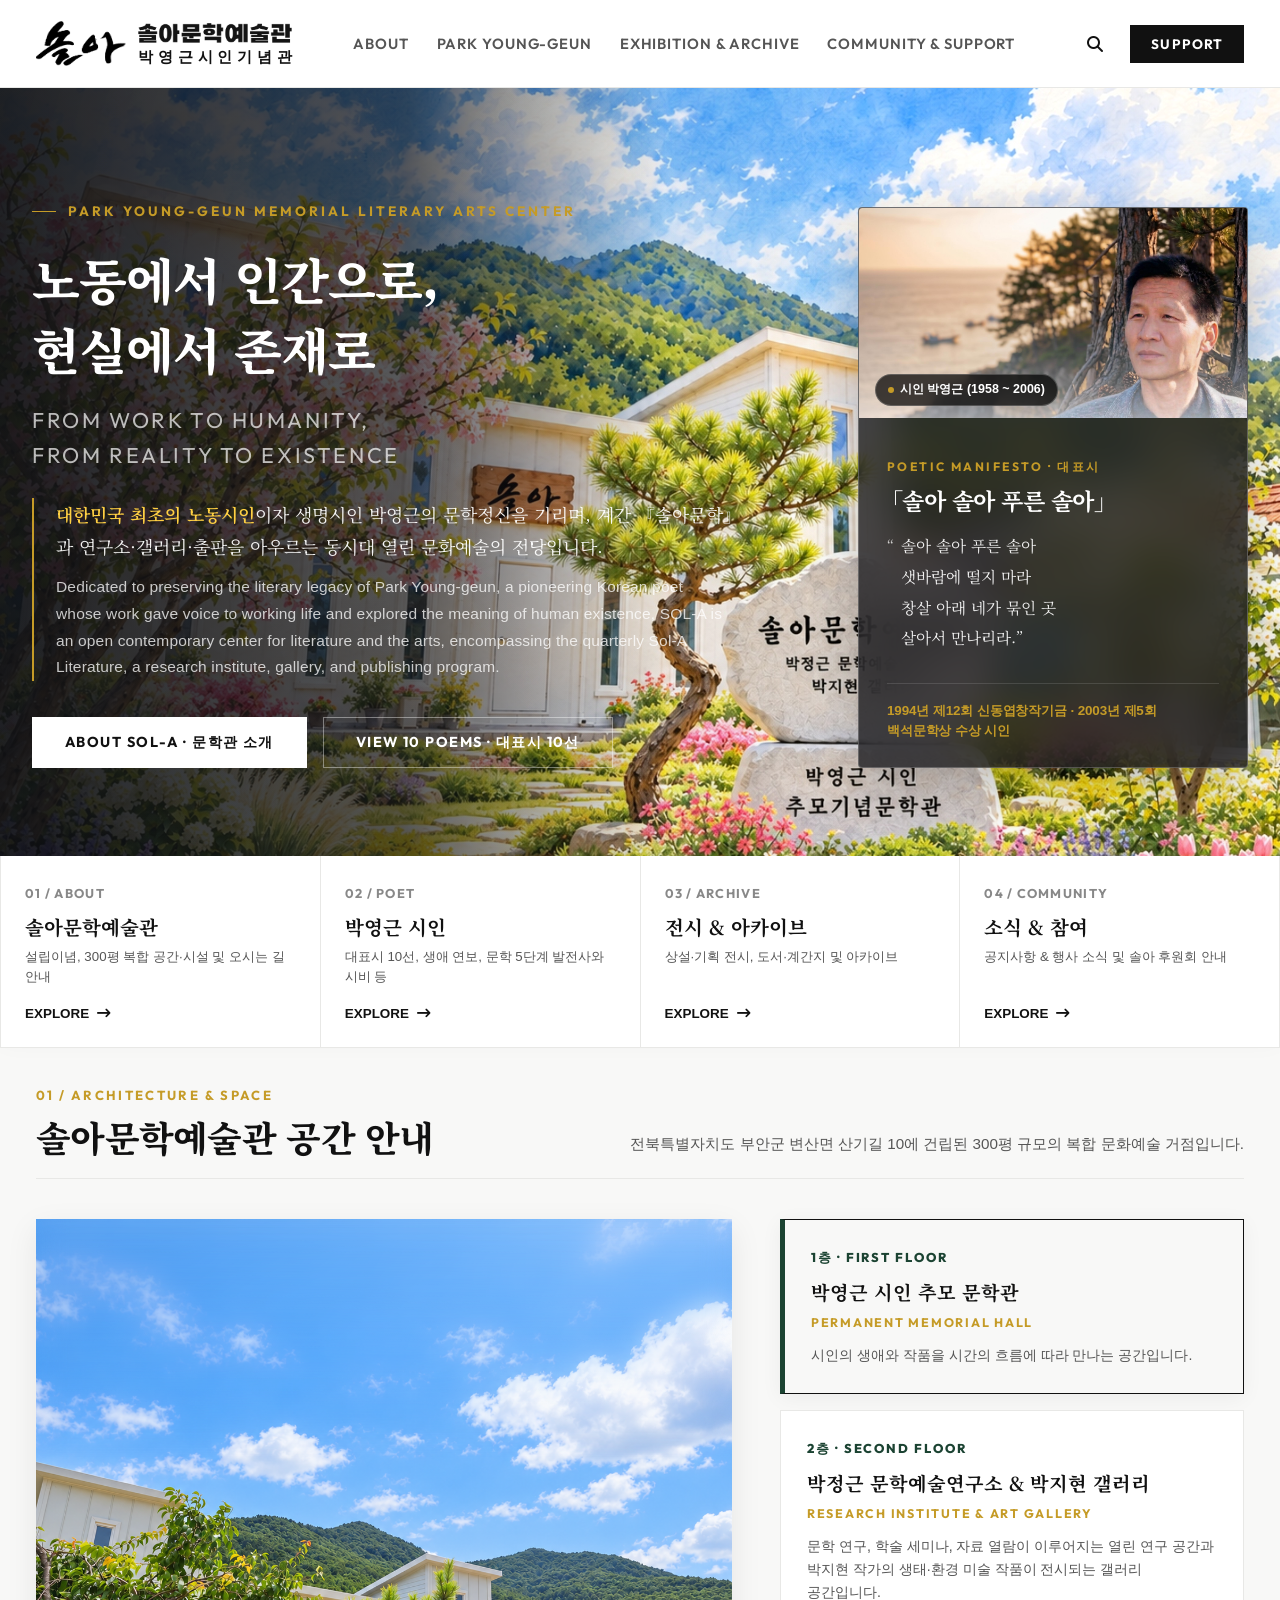
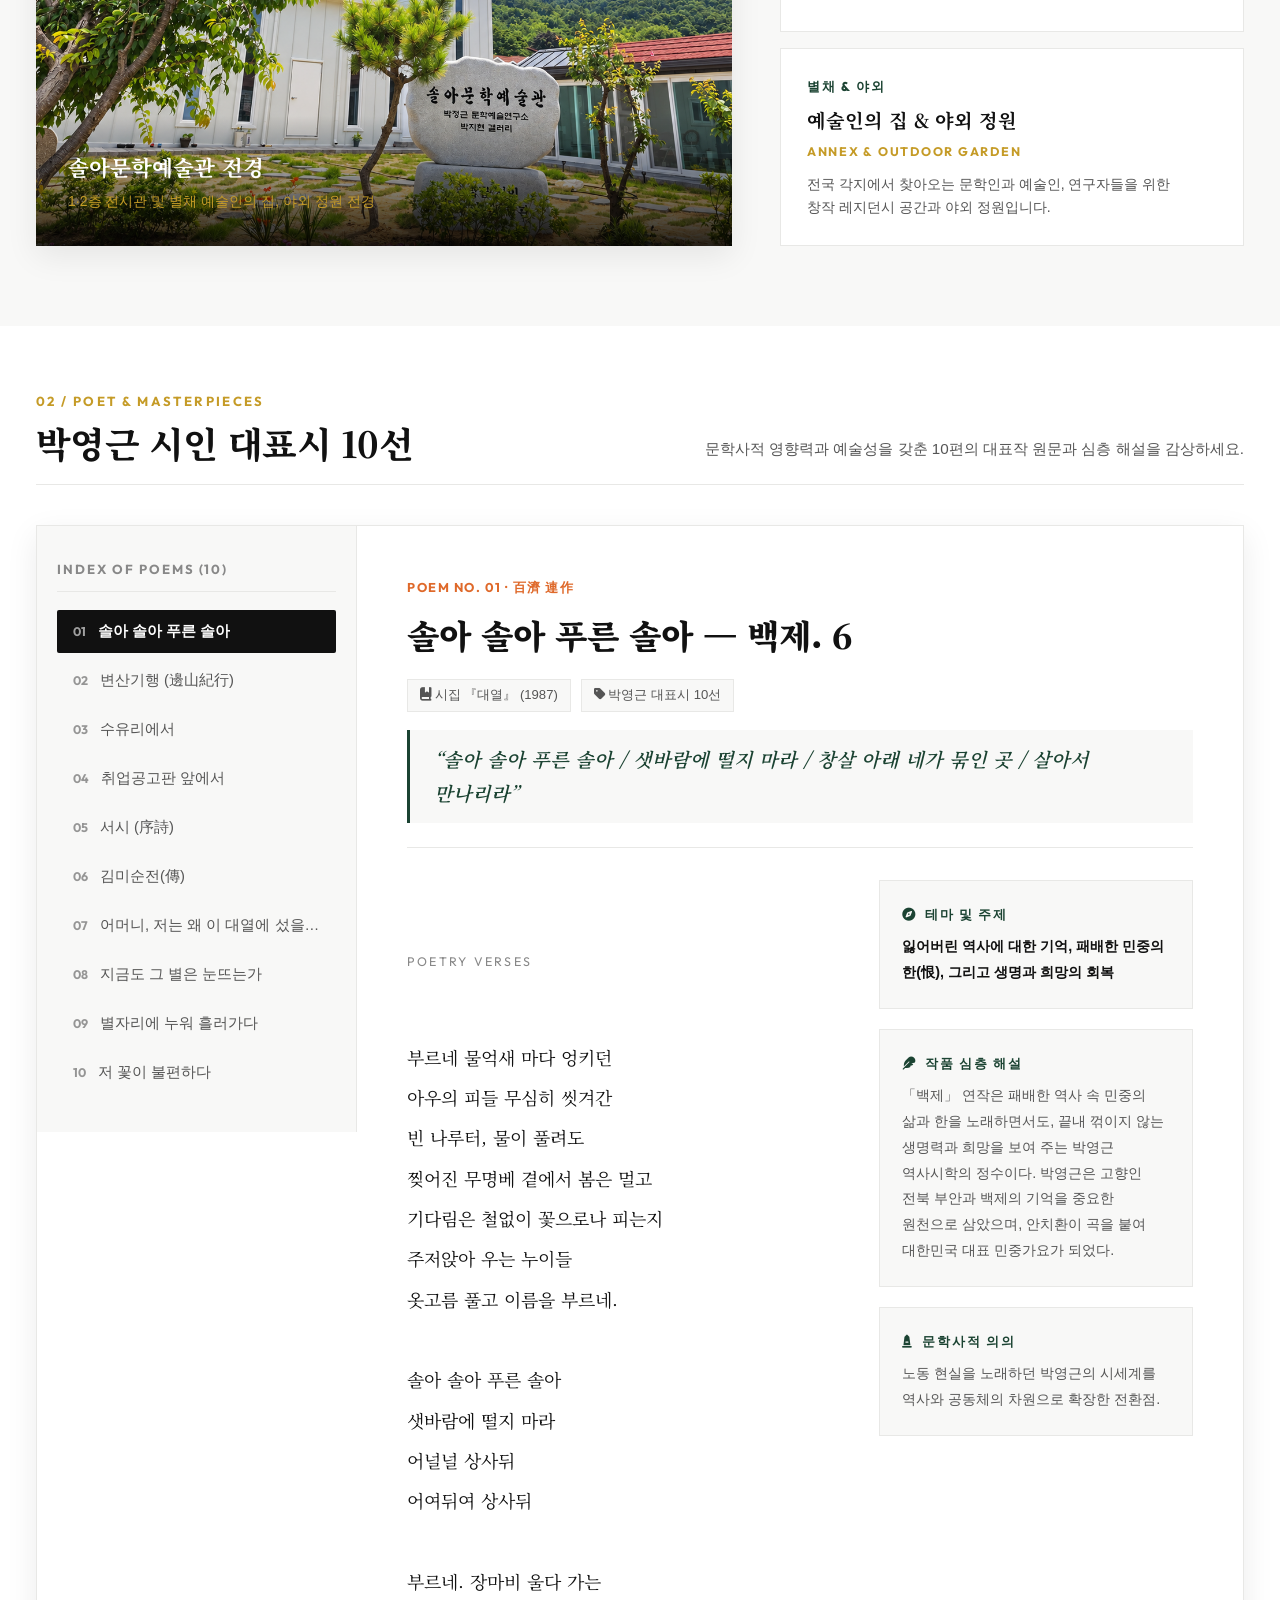
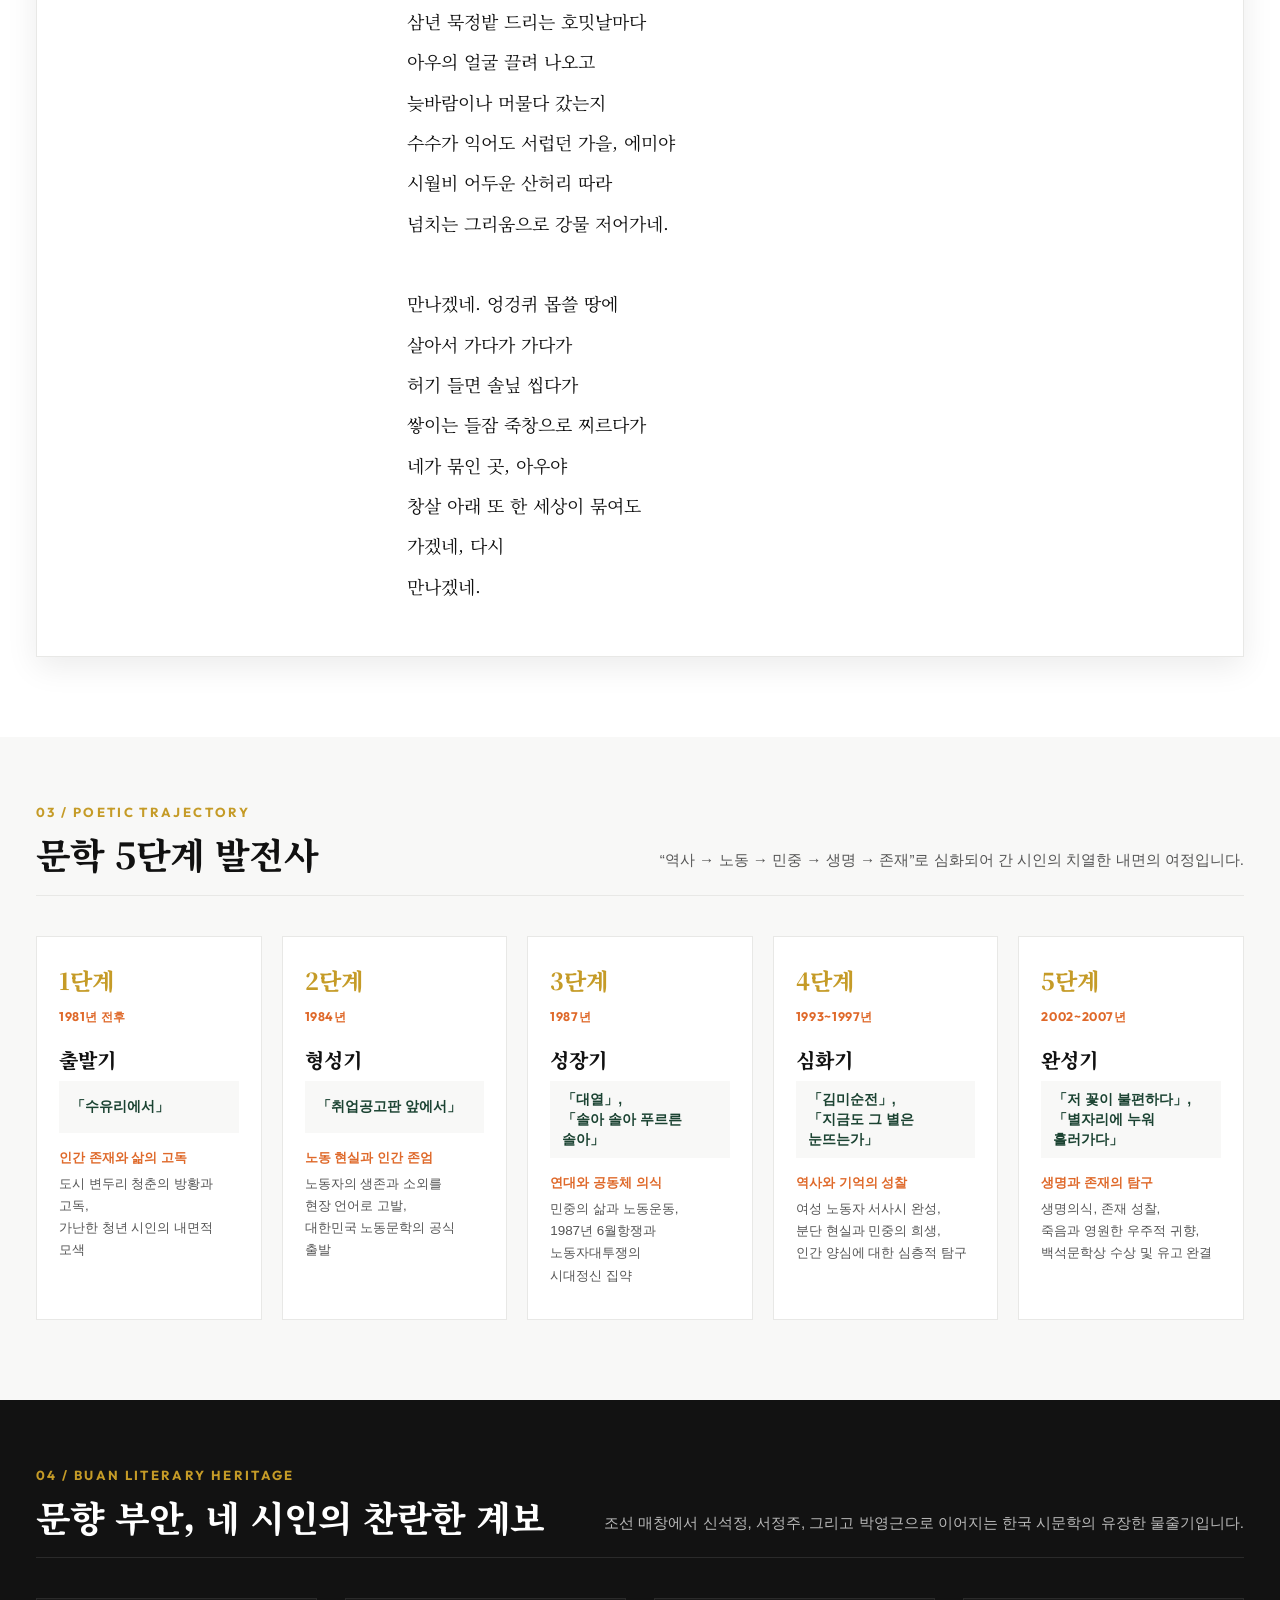
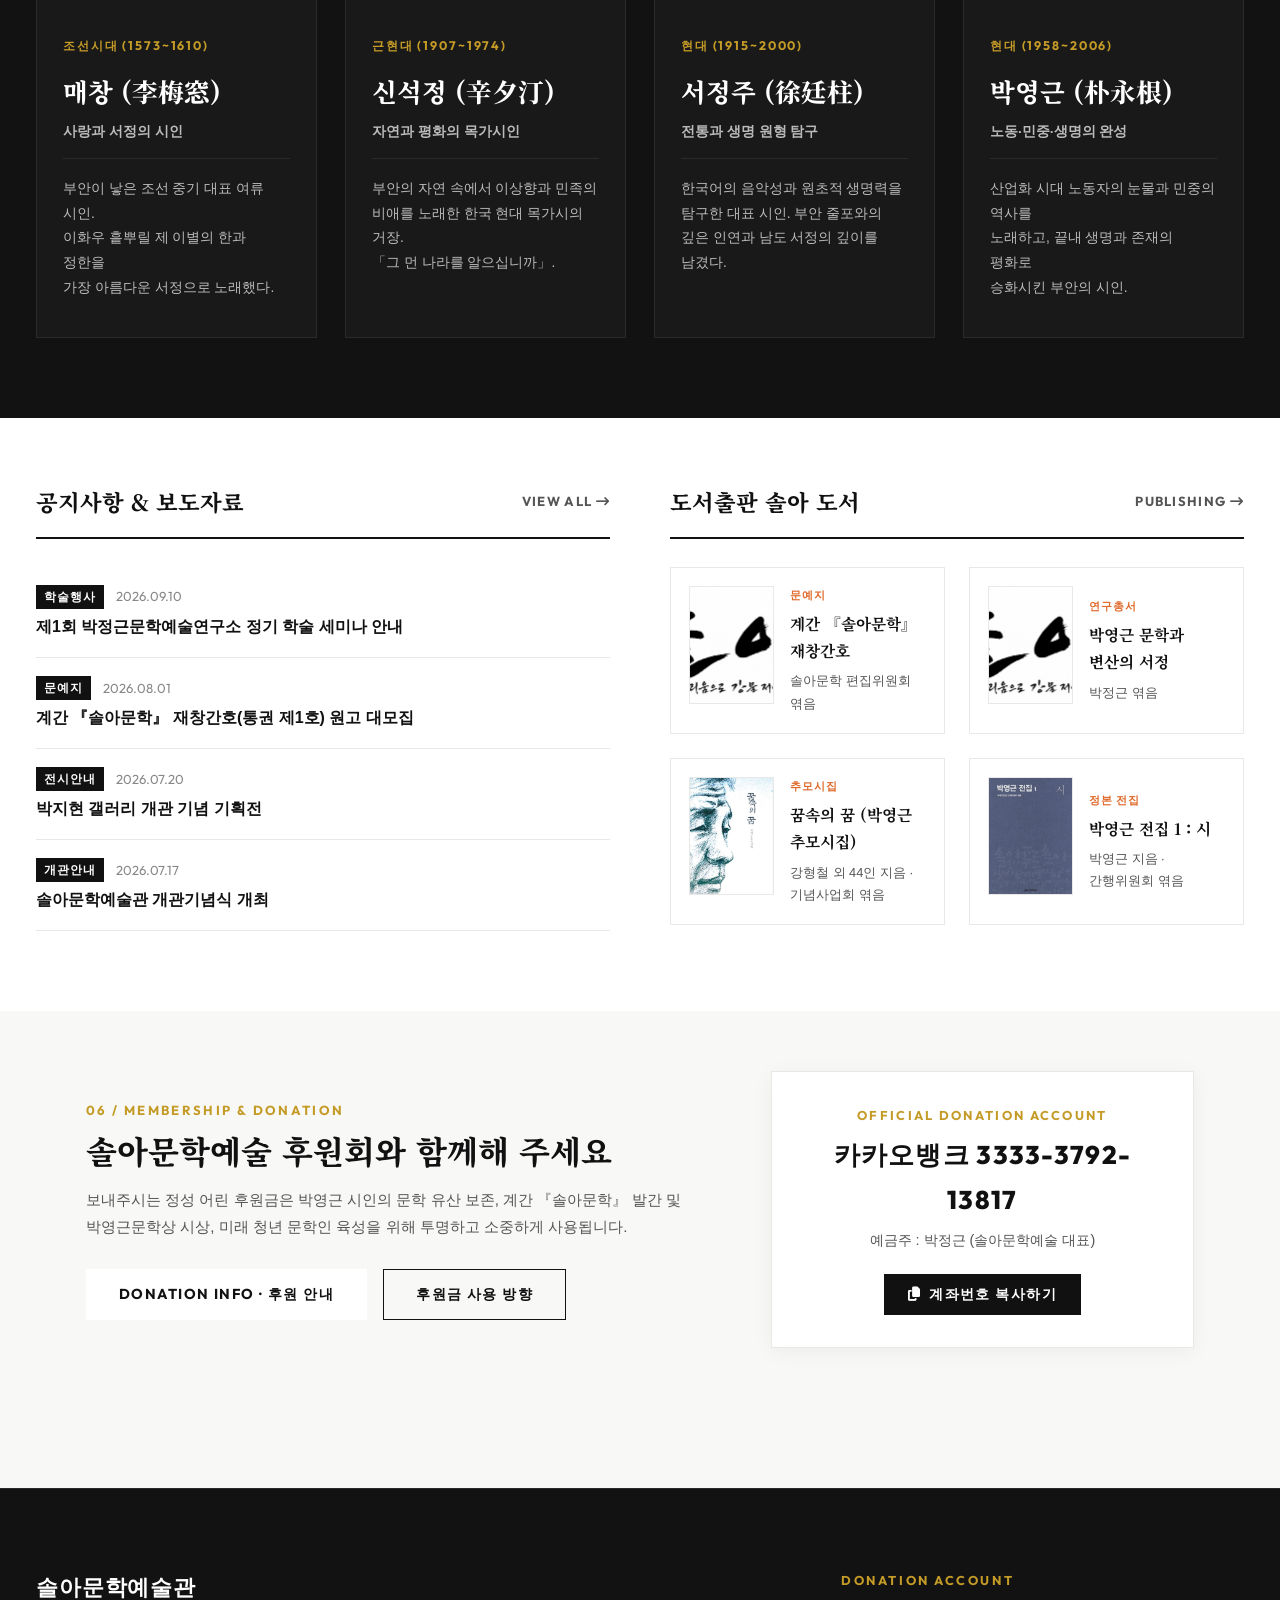
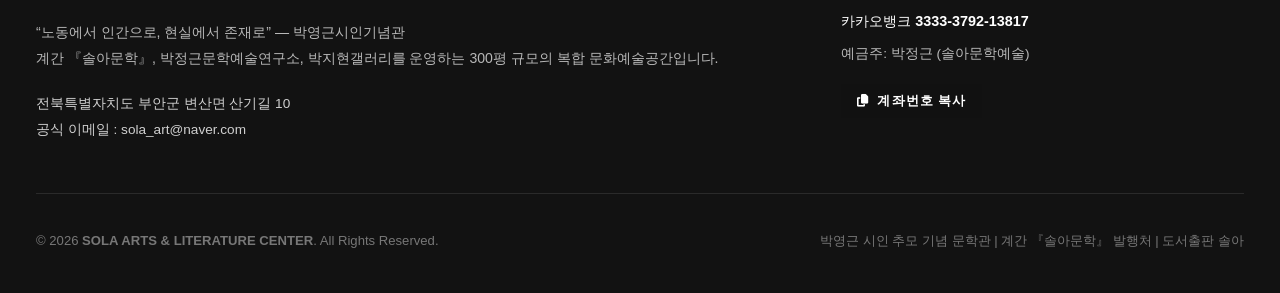
==== commit f3865e28: "Update main hero background image to user provided watercolor painting" ====
--- a/index.html
+++ b/index.html
@@ -19,7 +19,7 @@
   <meta property="og:type" content="website">
 
   <!-- Icons & Fonts -->
-  <link rel="stylesheet" href="style.css?v=20260930_v10">
+  <link rel="stylesheet" href="style.css?v=20260930_v11">
   <link rel="stylesheet" href="https://cdnjs.cloudflare.com/ajax/libs/font-awesome/6.5.1/css/all.min.css">
 </head>
 
--- a/style.css
+++ b/style.css
@@ -420,11 +420,11 @@
   inset: 0;
   background-image: 
     linear-gradient(to right, rgba(16, 18, 22, 0.93) 0%, rgba(16, 18, 22, 0.70) 32%, rgba(16, 18, 22, 0.05) 52%, transparent 68%),
-    url('assets/images/박영근시비_앞면.jpg?v=20260930_v5');
+    url('assets/images/박영근시비_앞면.jpg?v=20260930_watercolor');
   background-size: cover;
   background-position: left center;
   z-index: 1;
-  filter: brightness(1.02) saturate(0.96) contrast(0.98);
+  filter: brightness(1.01) contrast(1.0);
   transform: scale(1.01);
   transition: transform 8s ease-out;
 }
@@ -2695,7 +2695,7 @@
     background-position: center center;
     background-image: 
       linear-gradient(to bottom, rgba(16, 18, 22, 0.94) 0%, rgba(16, 18, 22, 0.78) 45%, rgba(16, 18, 22, 0.94) 100%),
-      url('assets/images/박영근시비_앞면.jpg?v=20260930_v5');
+      url('assets/images/박영근시비_앞면.jpg?v=20260930_watercolor');
   }
 
   .hero-art-content {
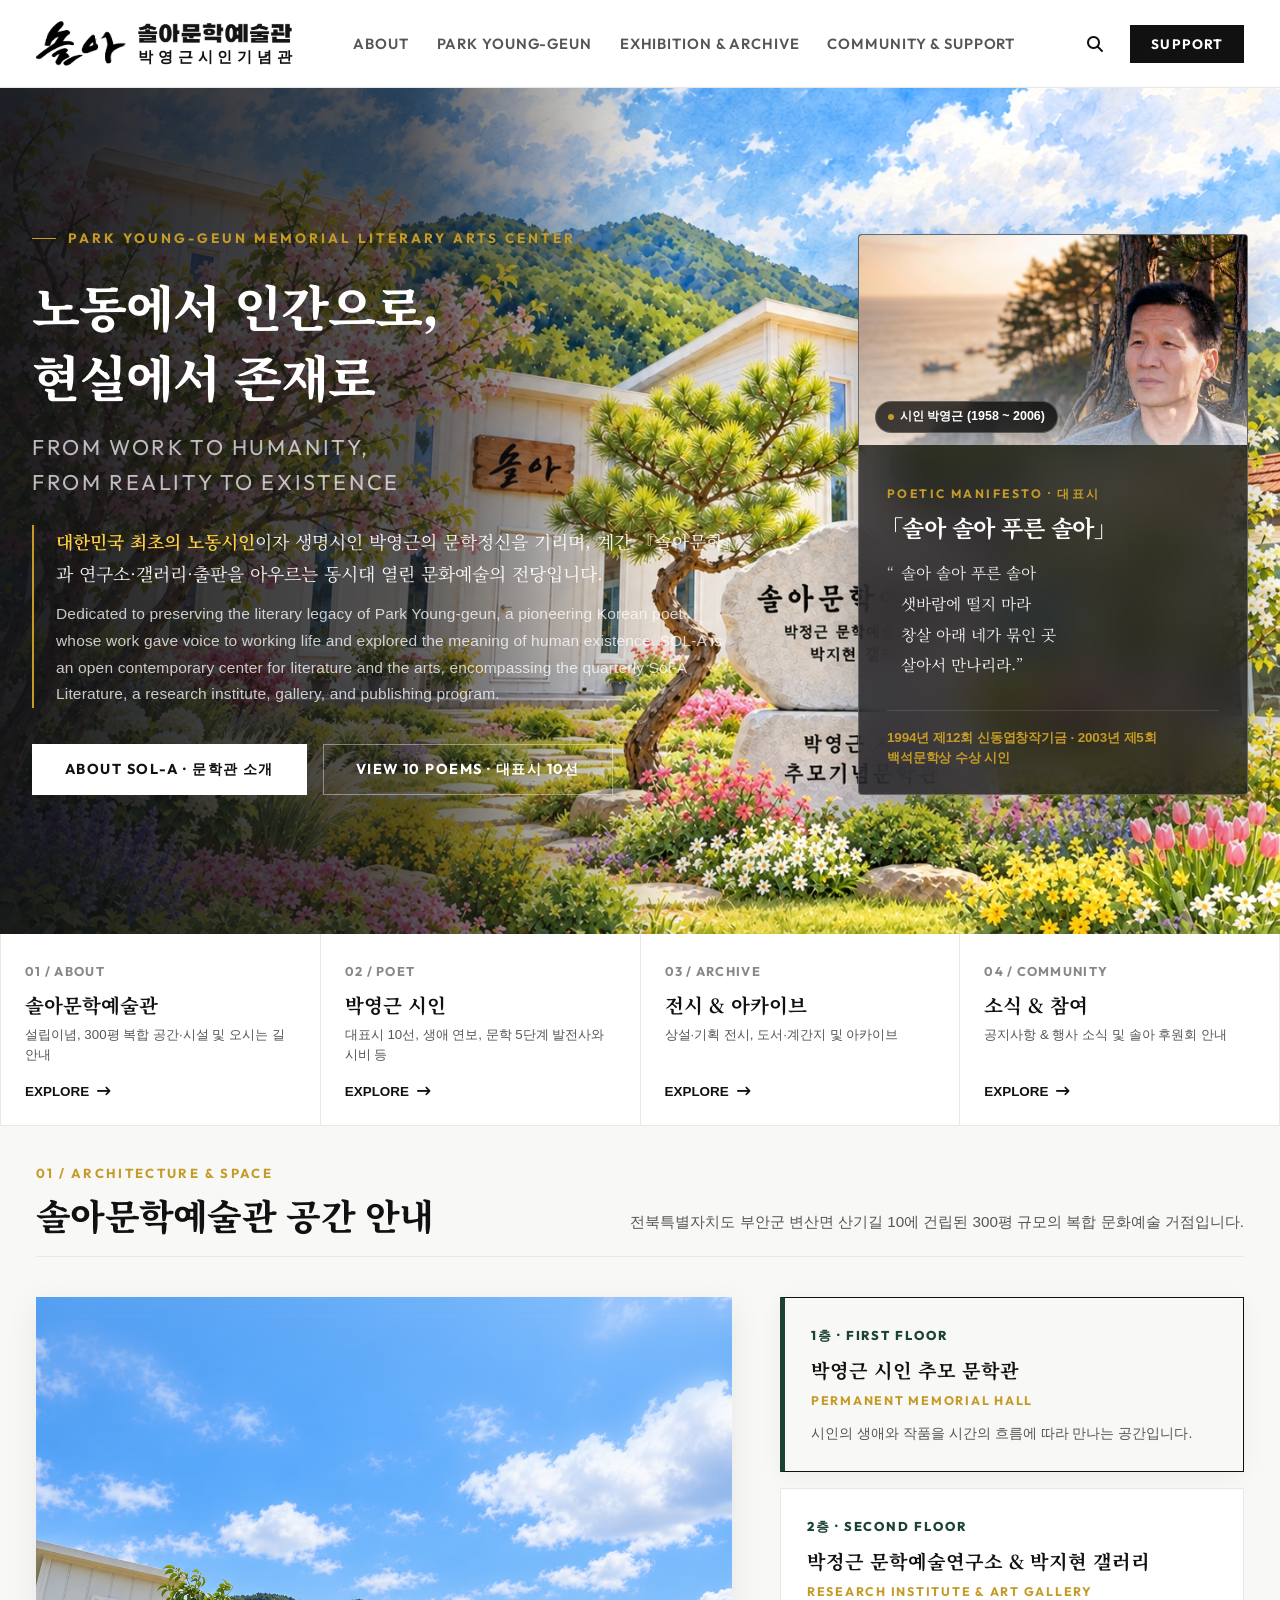
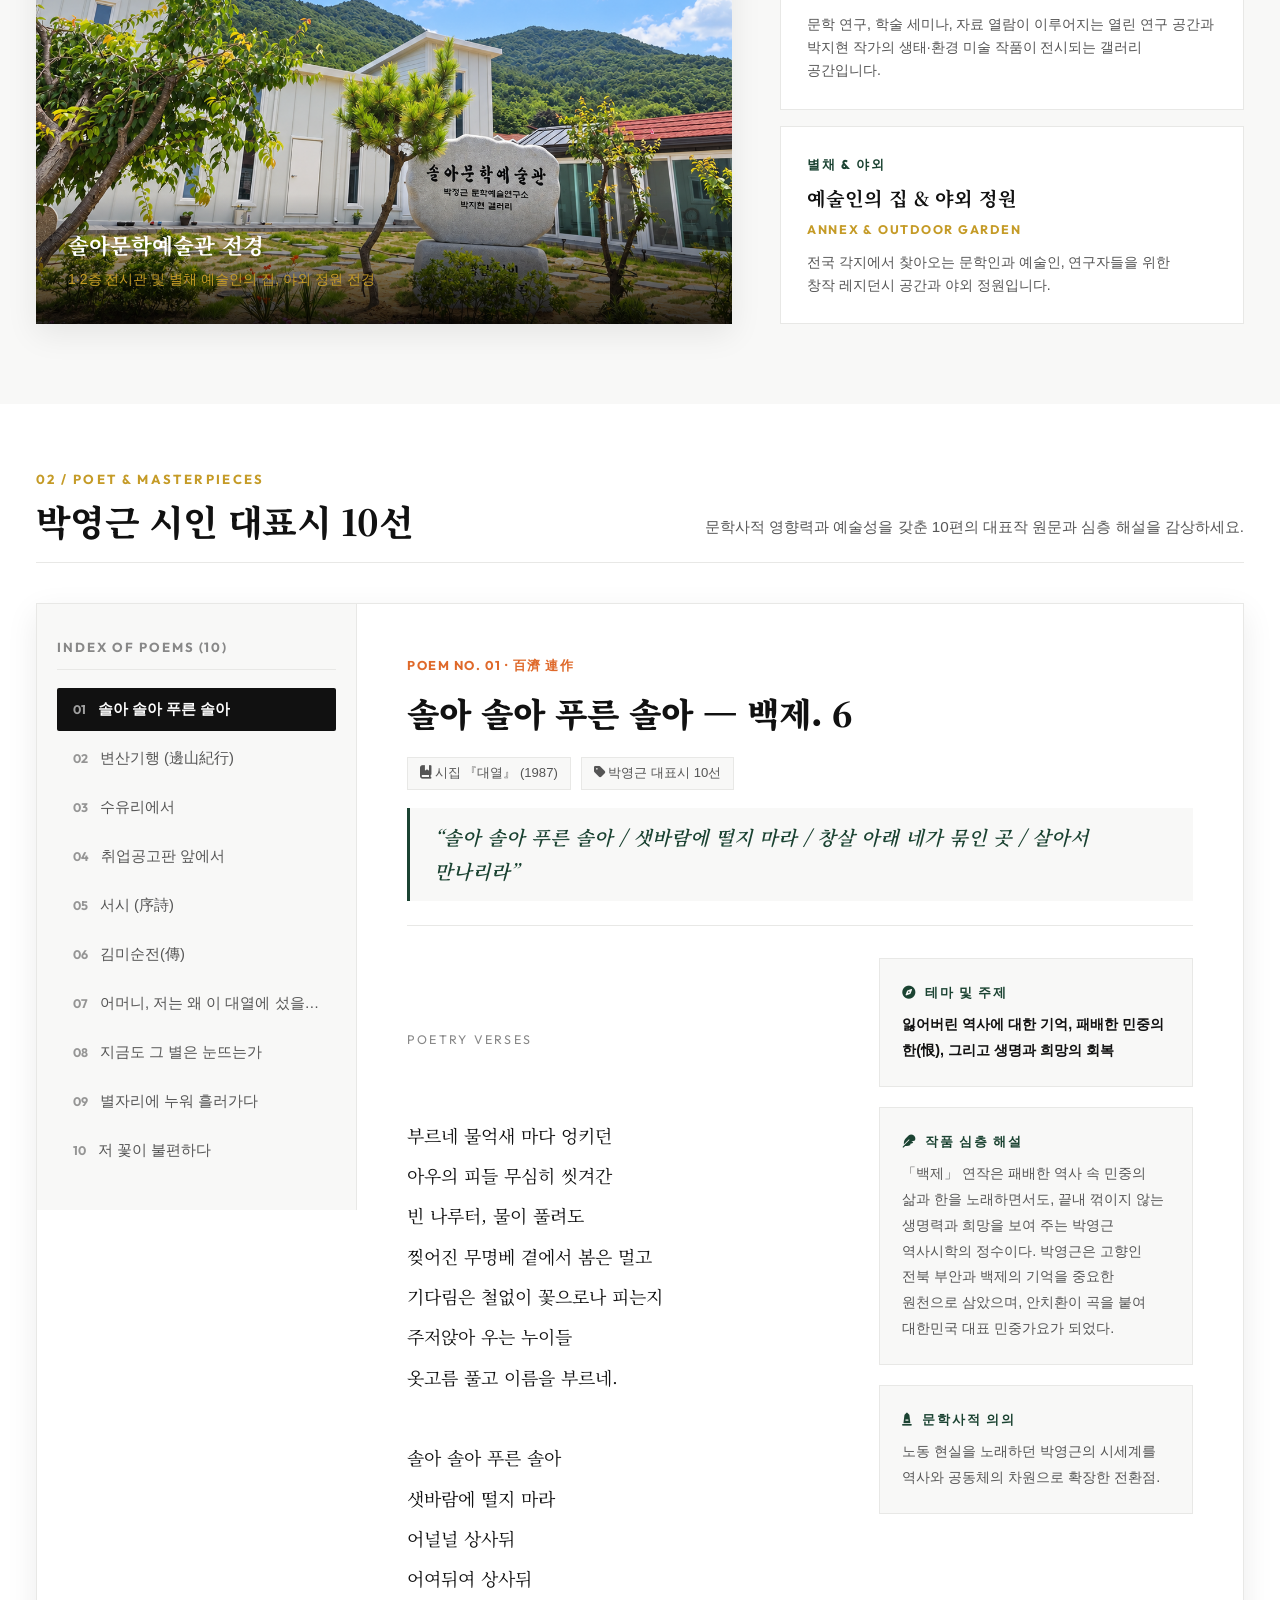
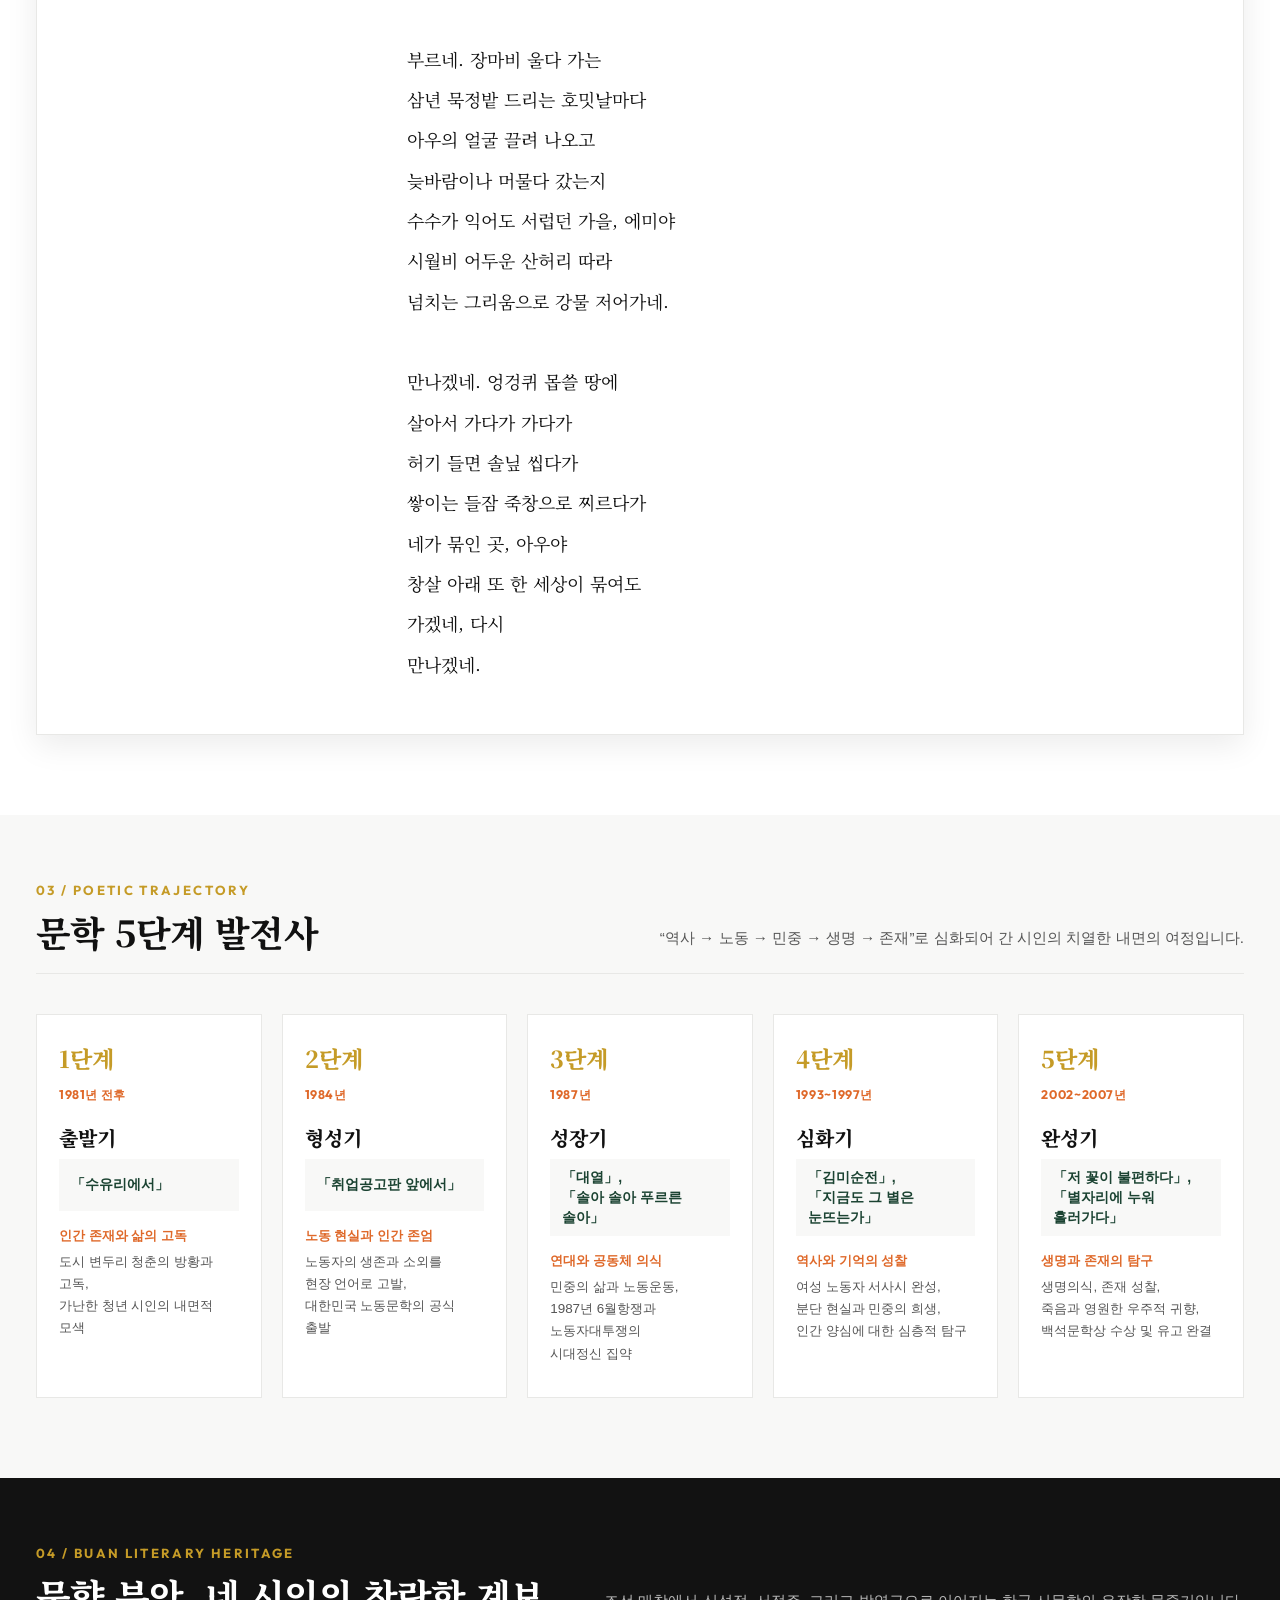
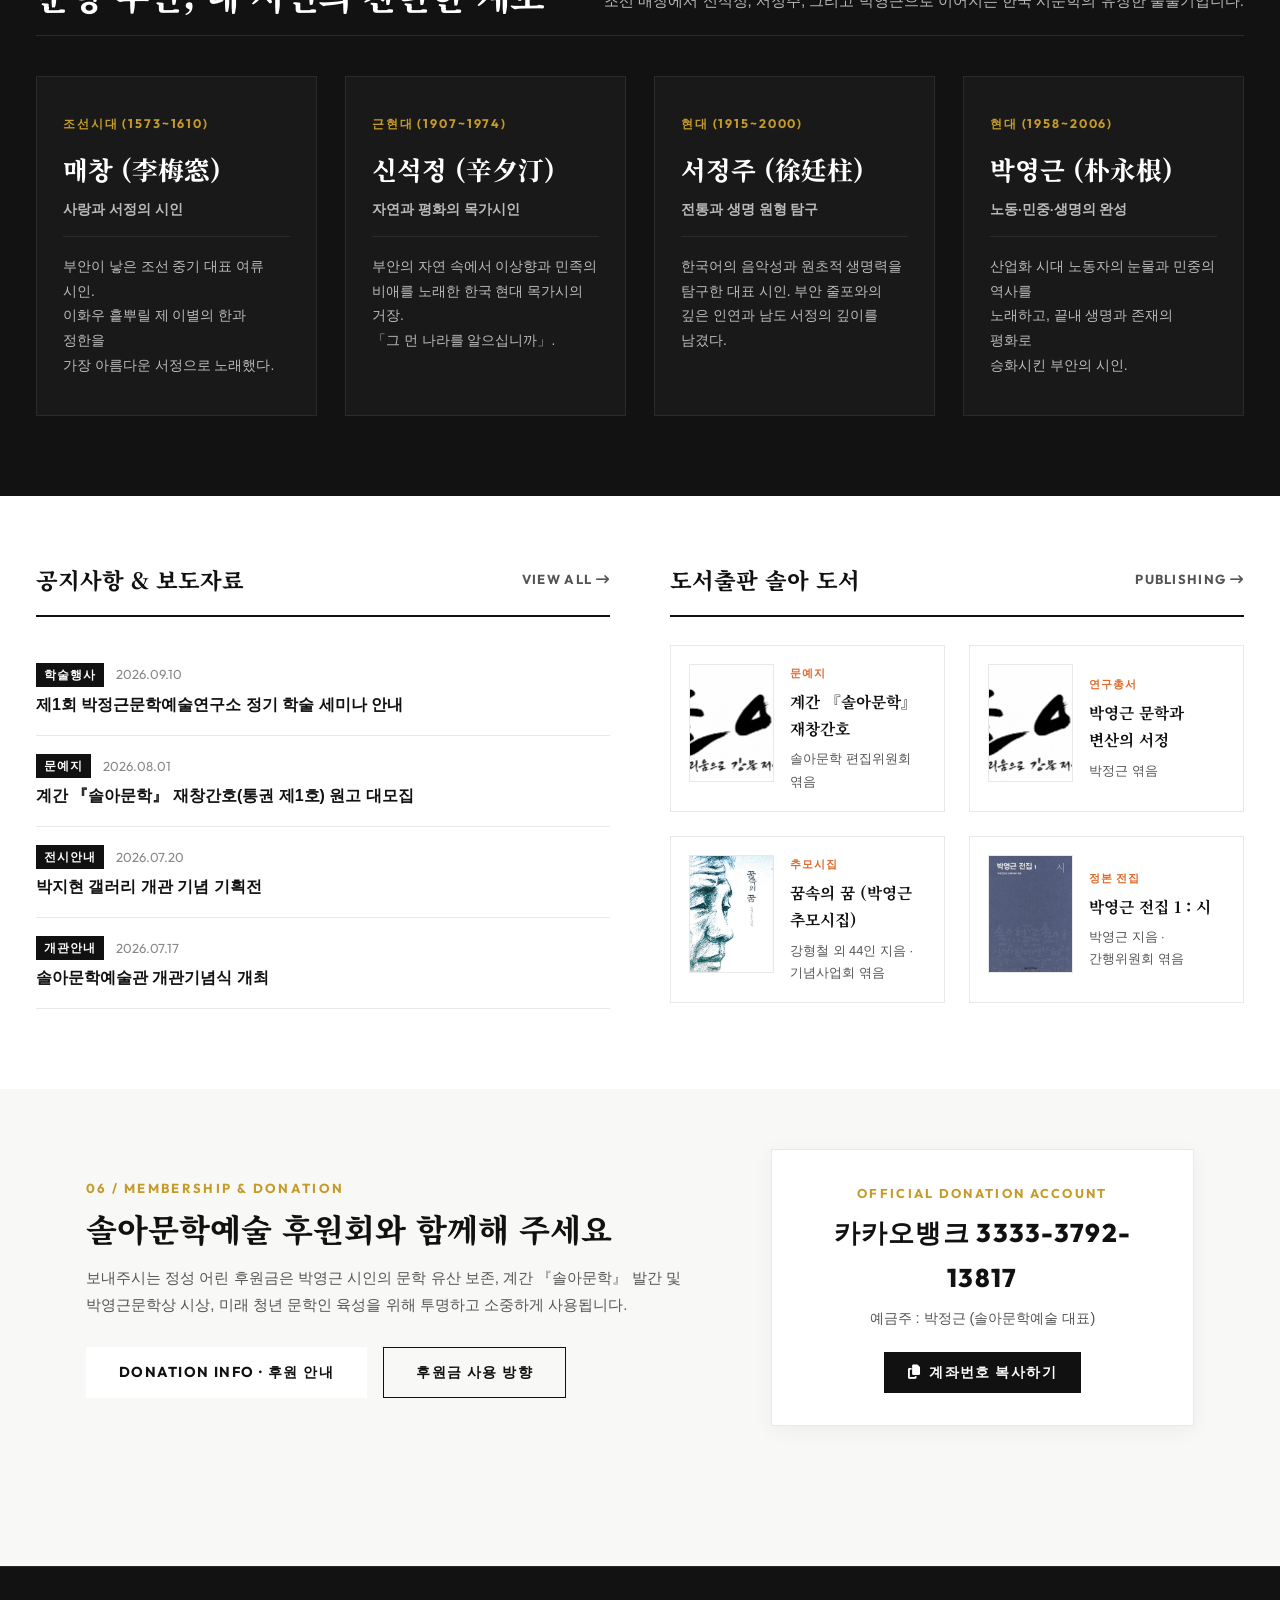
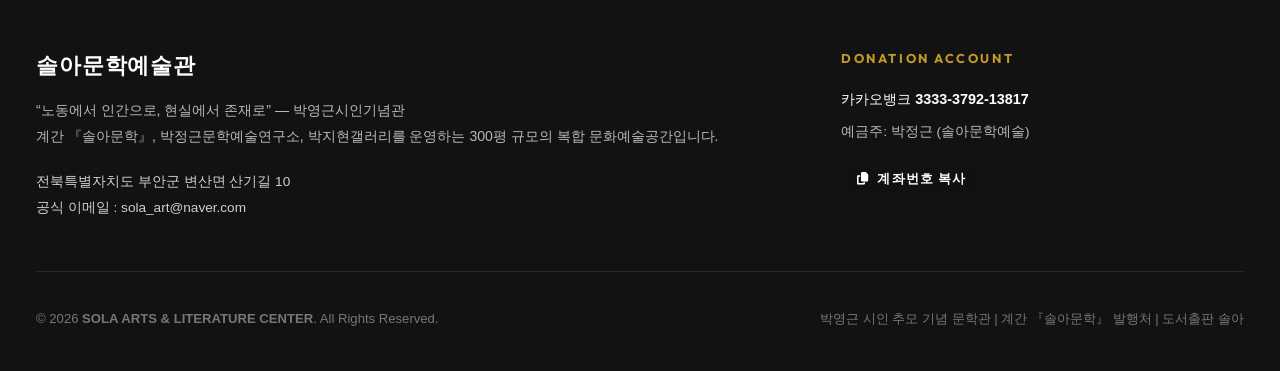
==== commit ccf9b41c: "Align hero background image to bottom and remove negative margin to show entire monument and grass" ====
--- a/index.html
+++ b/index.html
@@ -19,7 +19,7 @@
   <meta property="og:type" content="website">
 
   <!-- Icons & Fonts -->
-  <link rel="stylesheet" href="style.css?v=20260930_v11">
+  <link rel="stylesheet" href="style.css?v=20261001_monument_full">
   <link rel="stylesheet" href="https://cdnjs.cloudflare.com/ajax/libs/font-awesome/6.5.1/css/all.min.css">
 </head>
 
--- a/style.css
+++ b/style.css
@@ -407,7 +407,7 @@
 
 .hero-art-section {
   position: relative;
-  min-height: 88vh;
+  min-height: 94vh;
   background-color: #ffffff;
   color: #ffffff;
   display: flex;
@@ -420,12 +420,12 @@
   inset: 0;
   background-image: 
     linear-gradient(to right, rgba(16, 18, 22, 0.93) 0%, rgba(16, 18, 22, 0.70) 32%, rgba(16, 18, 22, 0.05) 52%, transparent 68%),
-    url('assets/images/박영근시비_앞면.jpg?v=20260930_watercolor');
+    url('assets/images/박영근시비_앞면.jpg?v=20261001_monument_full');
   background-size: cover;
-  background-position: left center;
+  background-position: 55% bottom;
   z-index: 1;
   filter: brightness(1.01) contrast(1.0);
-  transform: scale(1.01);
+  transform: none;
   transition: transform 8s ease-out;
 }
 
@@ -707,8 +707,7 @@
   z-index: 10;
   border-bottom: 1px solid var(--border-light);
   background: #ffffff;
-  margin-top: -24px;
-  box-shadow: 0 -6px 24px rgba(0, 0, 0, 0.04);
+  margin-top: 0;
 }
 
 .museum-pillars-grid {
@@ -2692,10 +2691,10 @@
   }
 
   .hero-art-bg {
-    background-position: center center;
+    background-position: center bottom;
     background-image: 
       linear-gradient(to bottom, rgba(16, 18, 22, 0.94) 0%, rgba(16, 18, 22, 0.78) 45%, rgba(16, 18, 22, 0.94) 100%),
-      url('assets/images/박영근시비_앞면.jpg?v=20260930_watercolor');
+      url('assets/images/박영근시비_앞면.jpg?v=20261001_monument_full');
   }
 
   .hero-art-content {
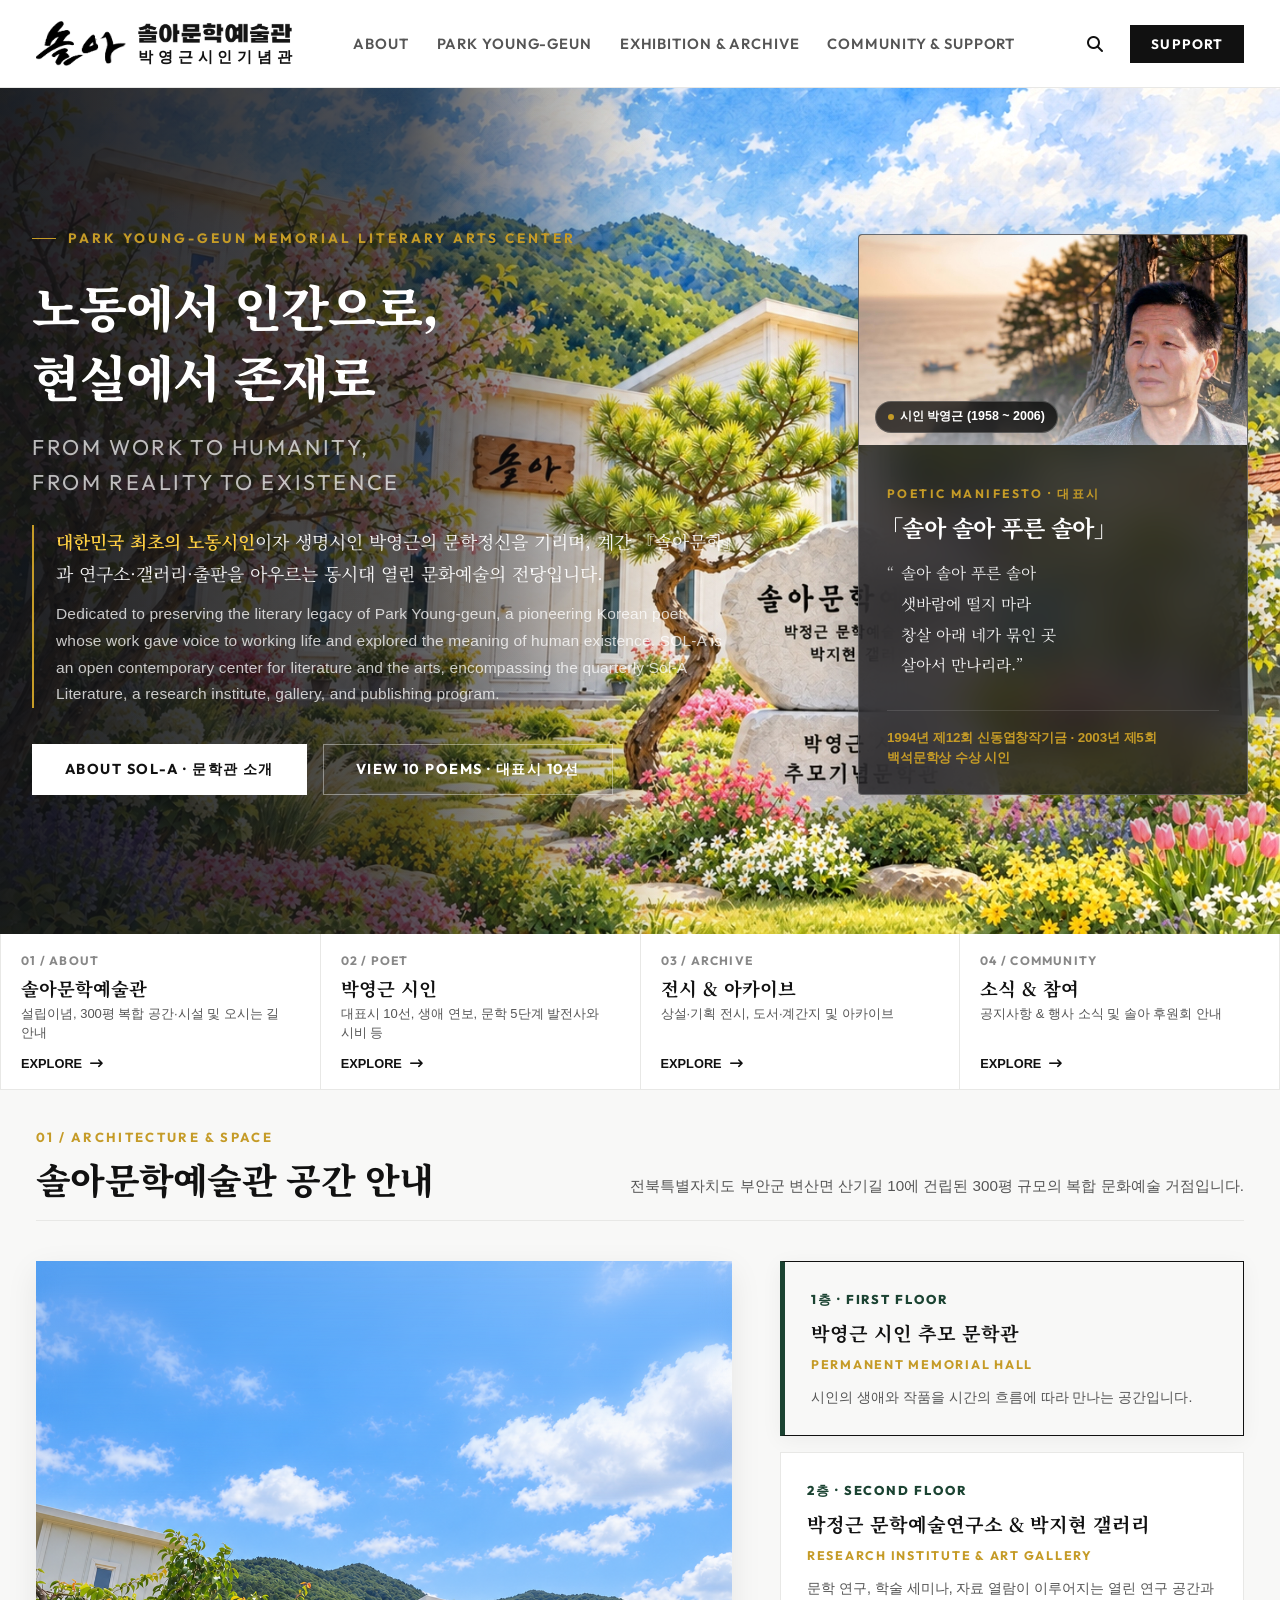
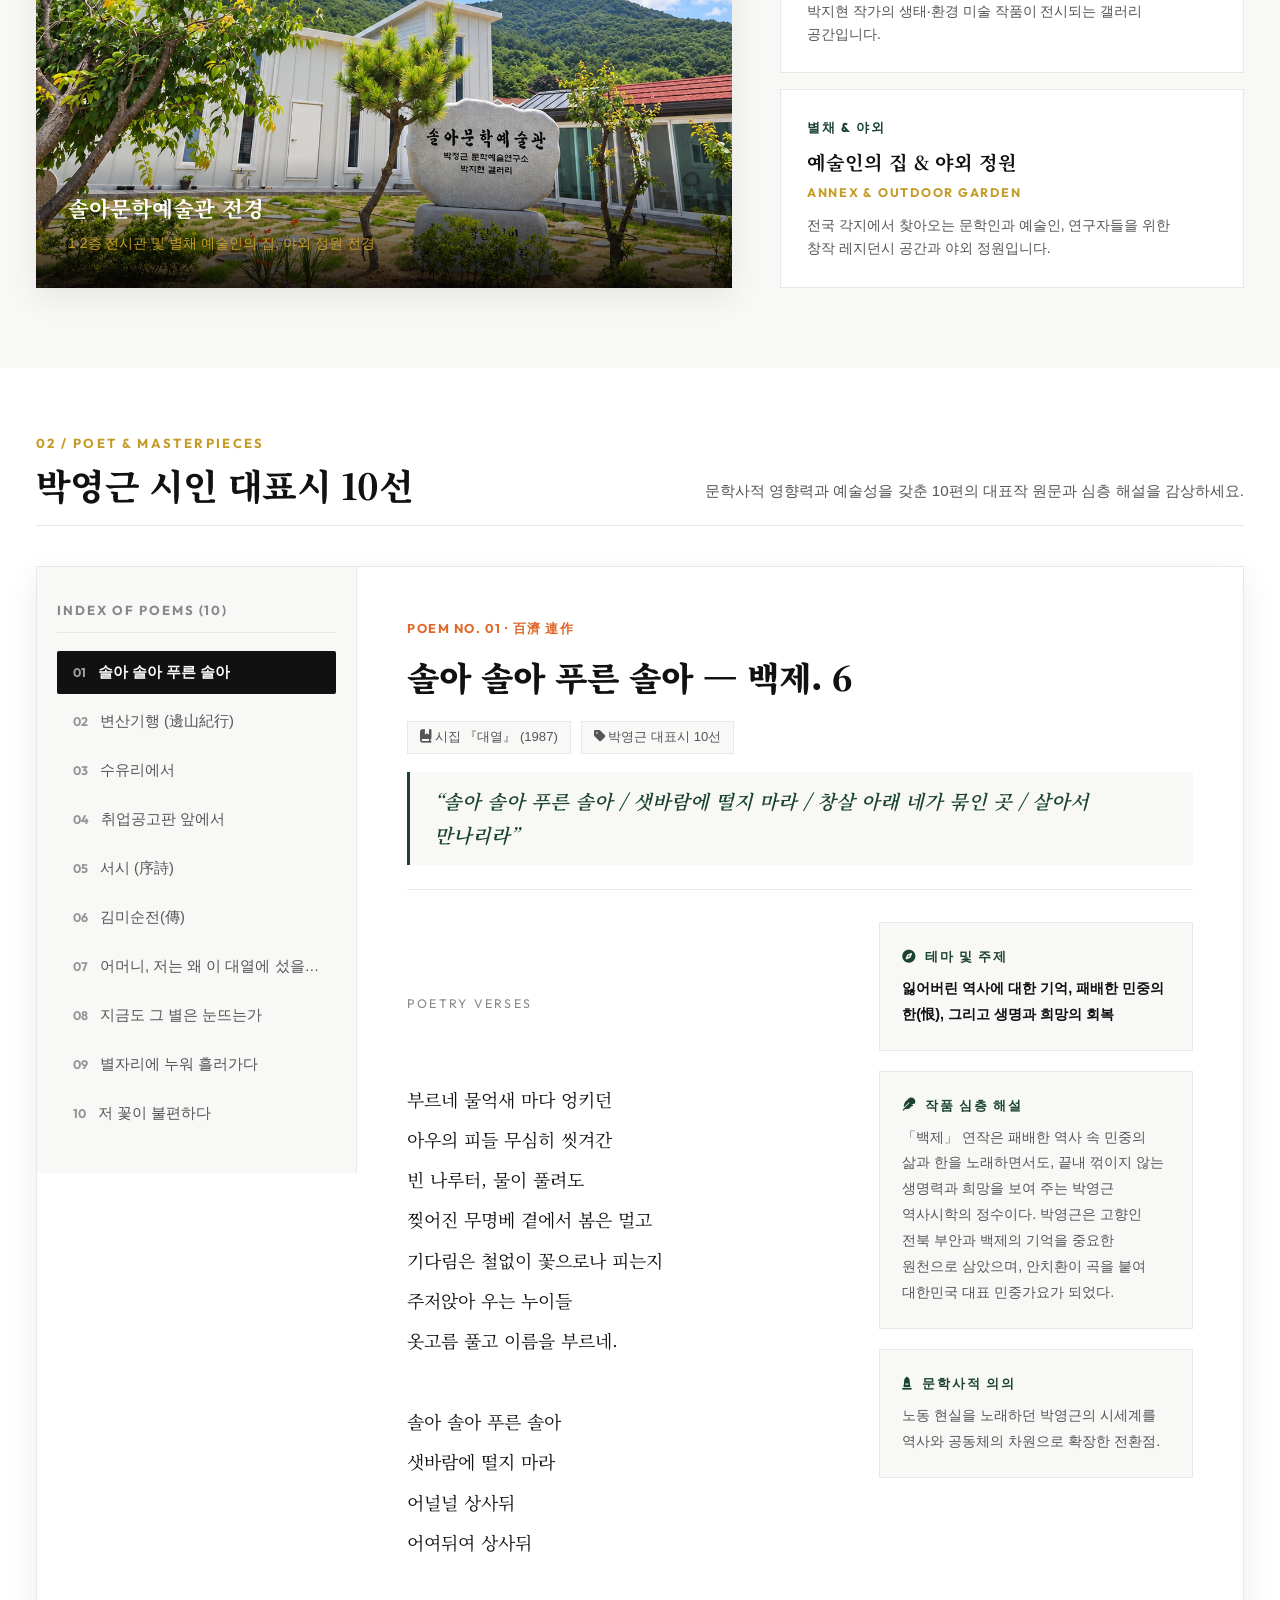
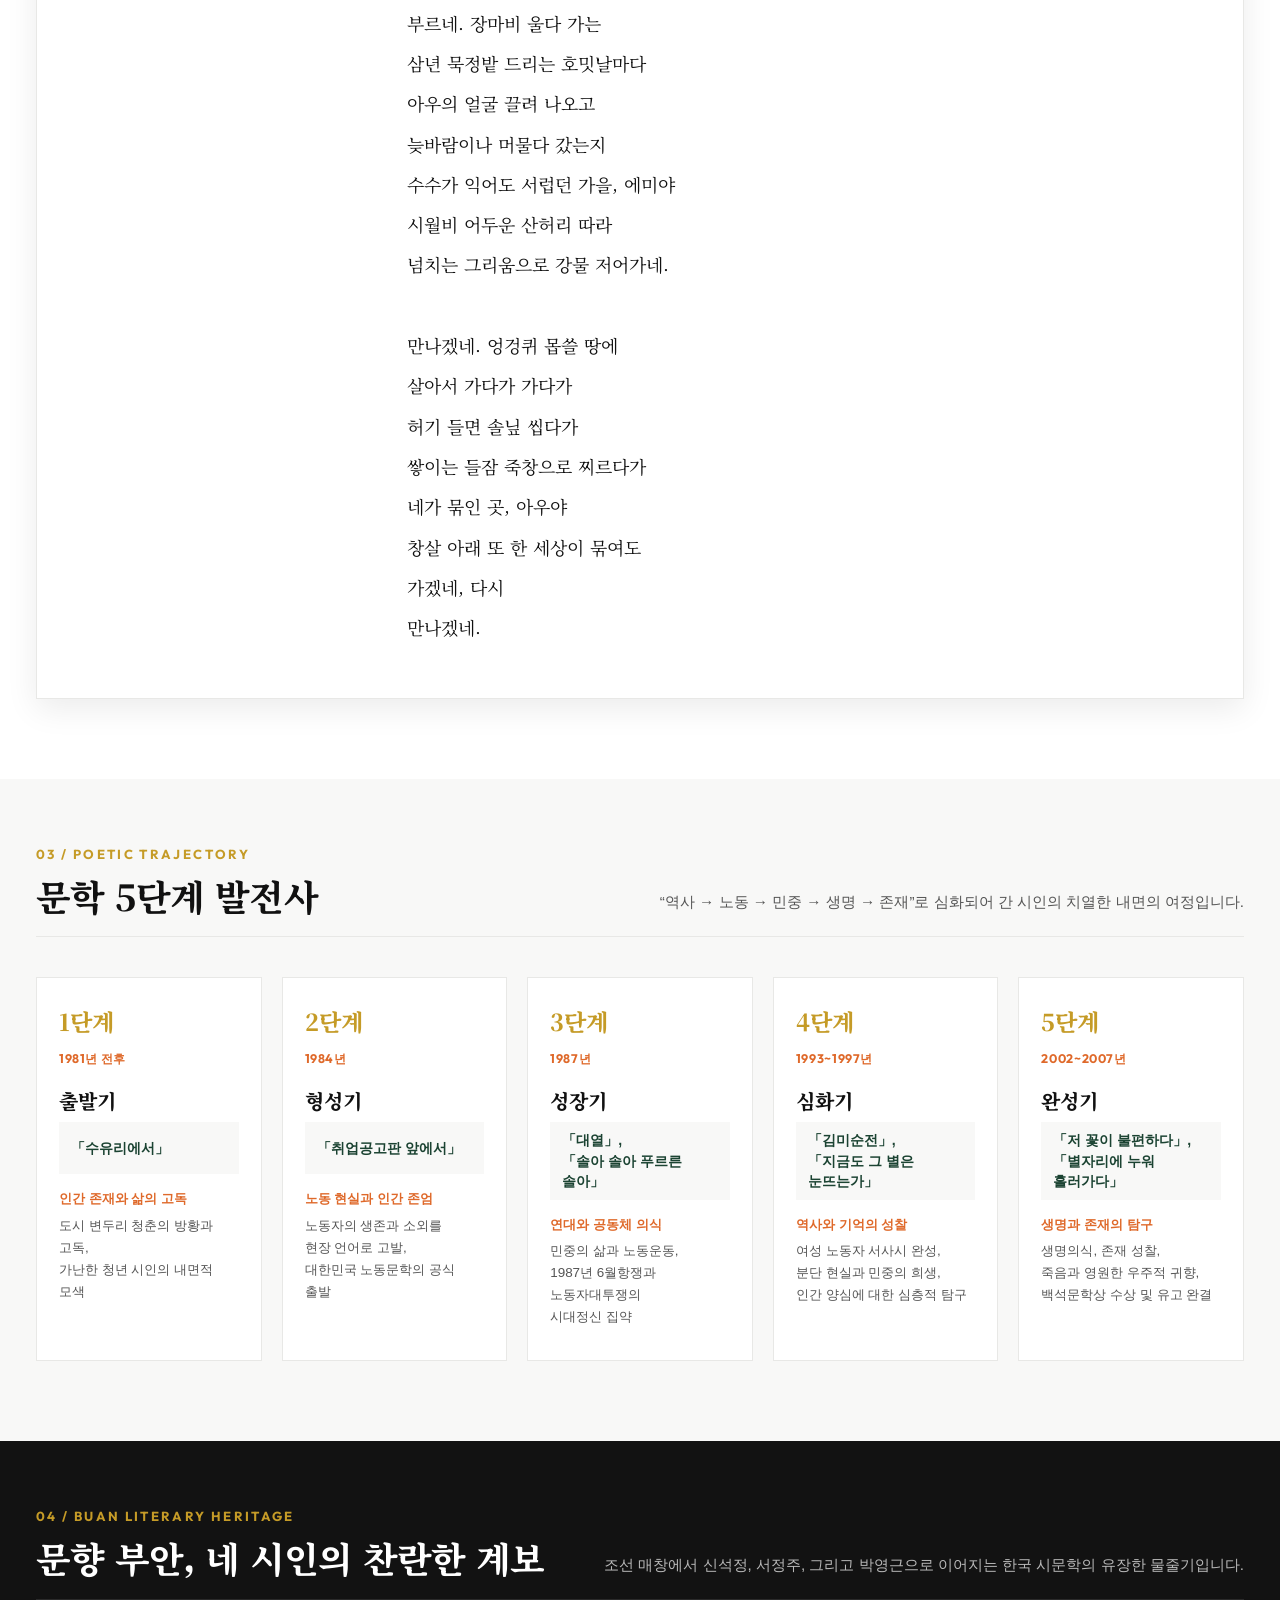
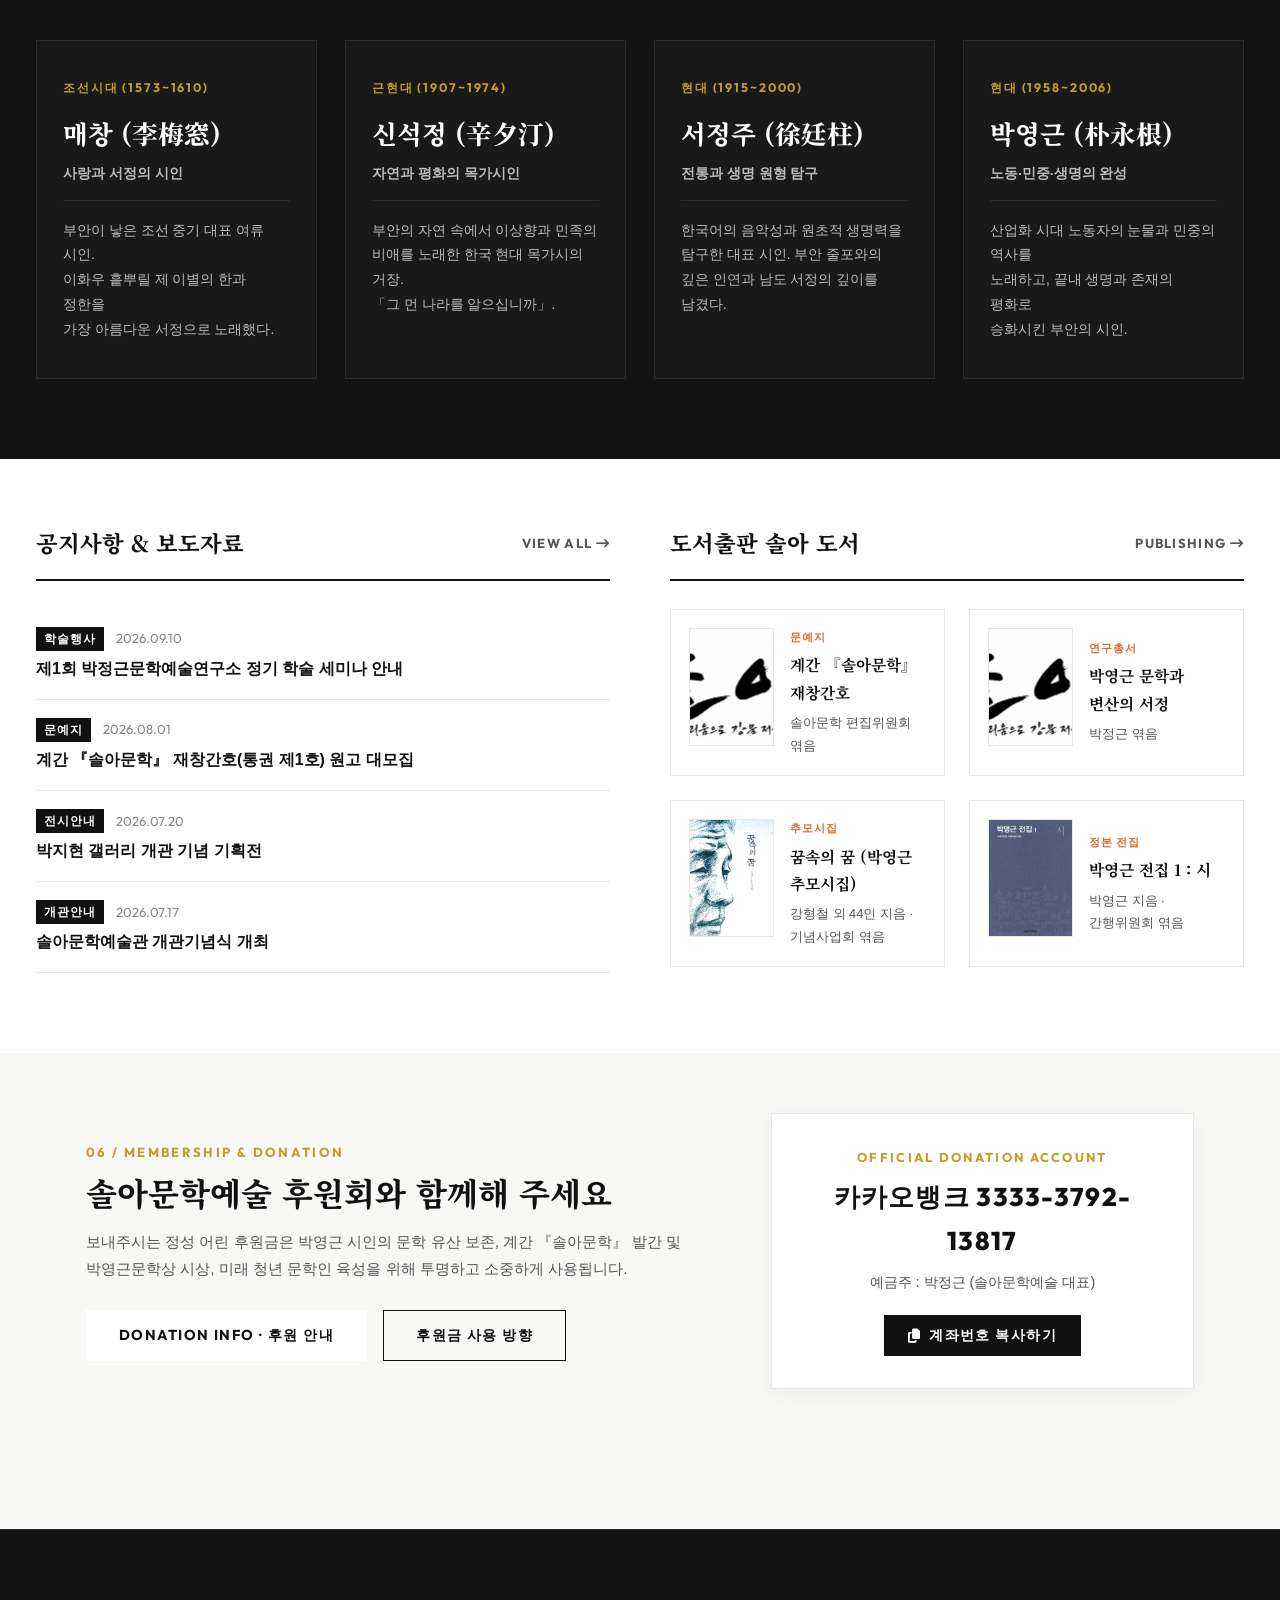
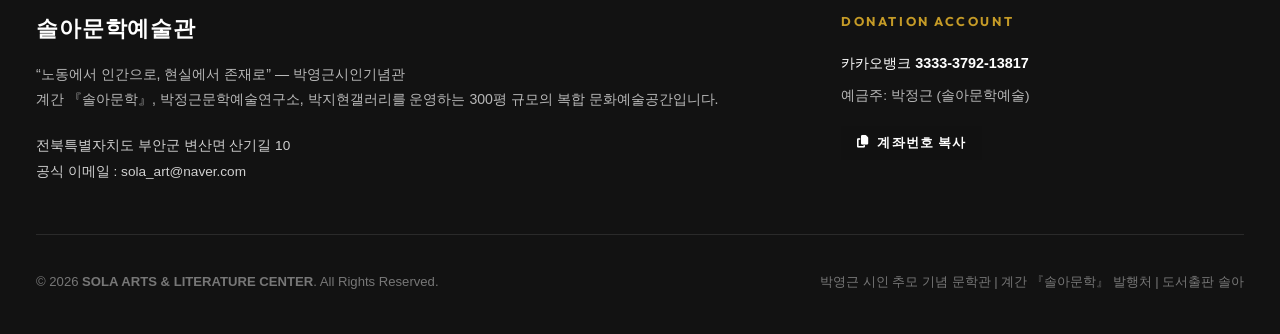
==== commit 062ed206: "Significantly compact pillar cards height and vertical spacing" ====
--- a/index.html
+++ b/index.html
@@ -19,7 +19,7 @@
   <meta property="og:type" content="website">
 
   <!-- Icons & Fonts -->
-  <link rel="stylesheet" href="style.css?v=20261001_monument_full">
+  <link rel="stylesheet" href="style.css?v=20261001_pillars_compact">
   <link rel="stylesheet" href="https://cdnjs.cloudflare.com/ajax/libs/font-awesome/6.5.1/css/all.min.css">
 </head>
 
--- a/style.css
+++ b/style.css
@@ -717,14 +717,14 @@
 }
 
 .museum-pillar-item {
-  padding: 26px 24px 22px;
+  padding: 16px 20px 14px;
   border-right: 1px solid var(--border-light);
   transition: all var(--tr-fast);
   cursor: pointer;
   display: flex;
   flex-direction: column;
   justify-content: space-between;
-  min-height: 165px;
+  min-height: 125px;
   background: #ffffff;
   position: relative;
 }
@@ -735,7 +735,7 @@
 
 .pillar-num {
   font-family: var(--font-en);
-  font-size: 0.80rem;
+  font-size: 0.76rem;
   font-weight: 700;
   color: var(--text-muted);
   letter-spacing: 0.1em;
@@ -743,24 +743,24 @@
 
 .pillar-item-title {
   font-family: var(--font-serif);
-  font-size: 1.22rem;
-  font-weight: 700;
-  color: var(--text-primary);
-  margin: 10px 0 6px 0;
-  line-height: 1.35;
+  font-size: 1.15rem;
+  font-weight: 700;
+  color: var(--text-primary);
+  margin: 6px 0 4px 0;
+  line-height: 1.3;
   word-break: keep-all;
 }
 
 .pillar-item-sub {
-  font-size: 0.83rem;
+  font-size: 0.81rem;
   color: var(--text-secondary);
-  line-height: 1.55;
+  line-height: 1.45;
   word-break: keep-all;
 }
 
 .pillar-item-arrow {
-  margin-top: 14px;
-  font-size: 0.84rem;
+  margin-top: 10px;
+  font-size: 0.80rem;
   color: var(--text-primary);
   display: flex;
   align-items: center;
@@ -2724,8 +2724,8 @@
   }
 
   .museum-pillar-item {
-    padding: 24px 22px 20px;
-    min-height: 155px;
+    padding: 14px 18px 12px;
+    min-height: 120px;
   }
 
   .space-photo-gallery {
@@ -2833,7 +2833,7 @@
   }
 
   .museum-pillar-item {
-    padding: 20px 18px 18px;
+    padding: 12px 16px 12px;
     min-height: auto;
   }
 
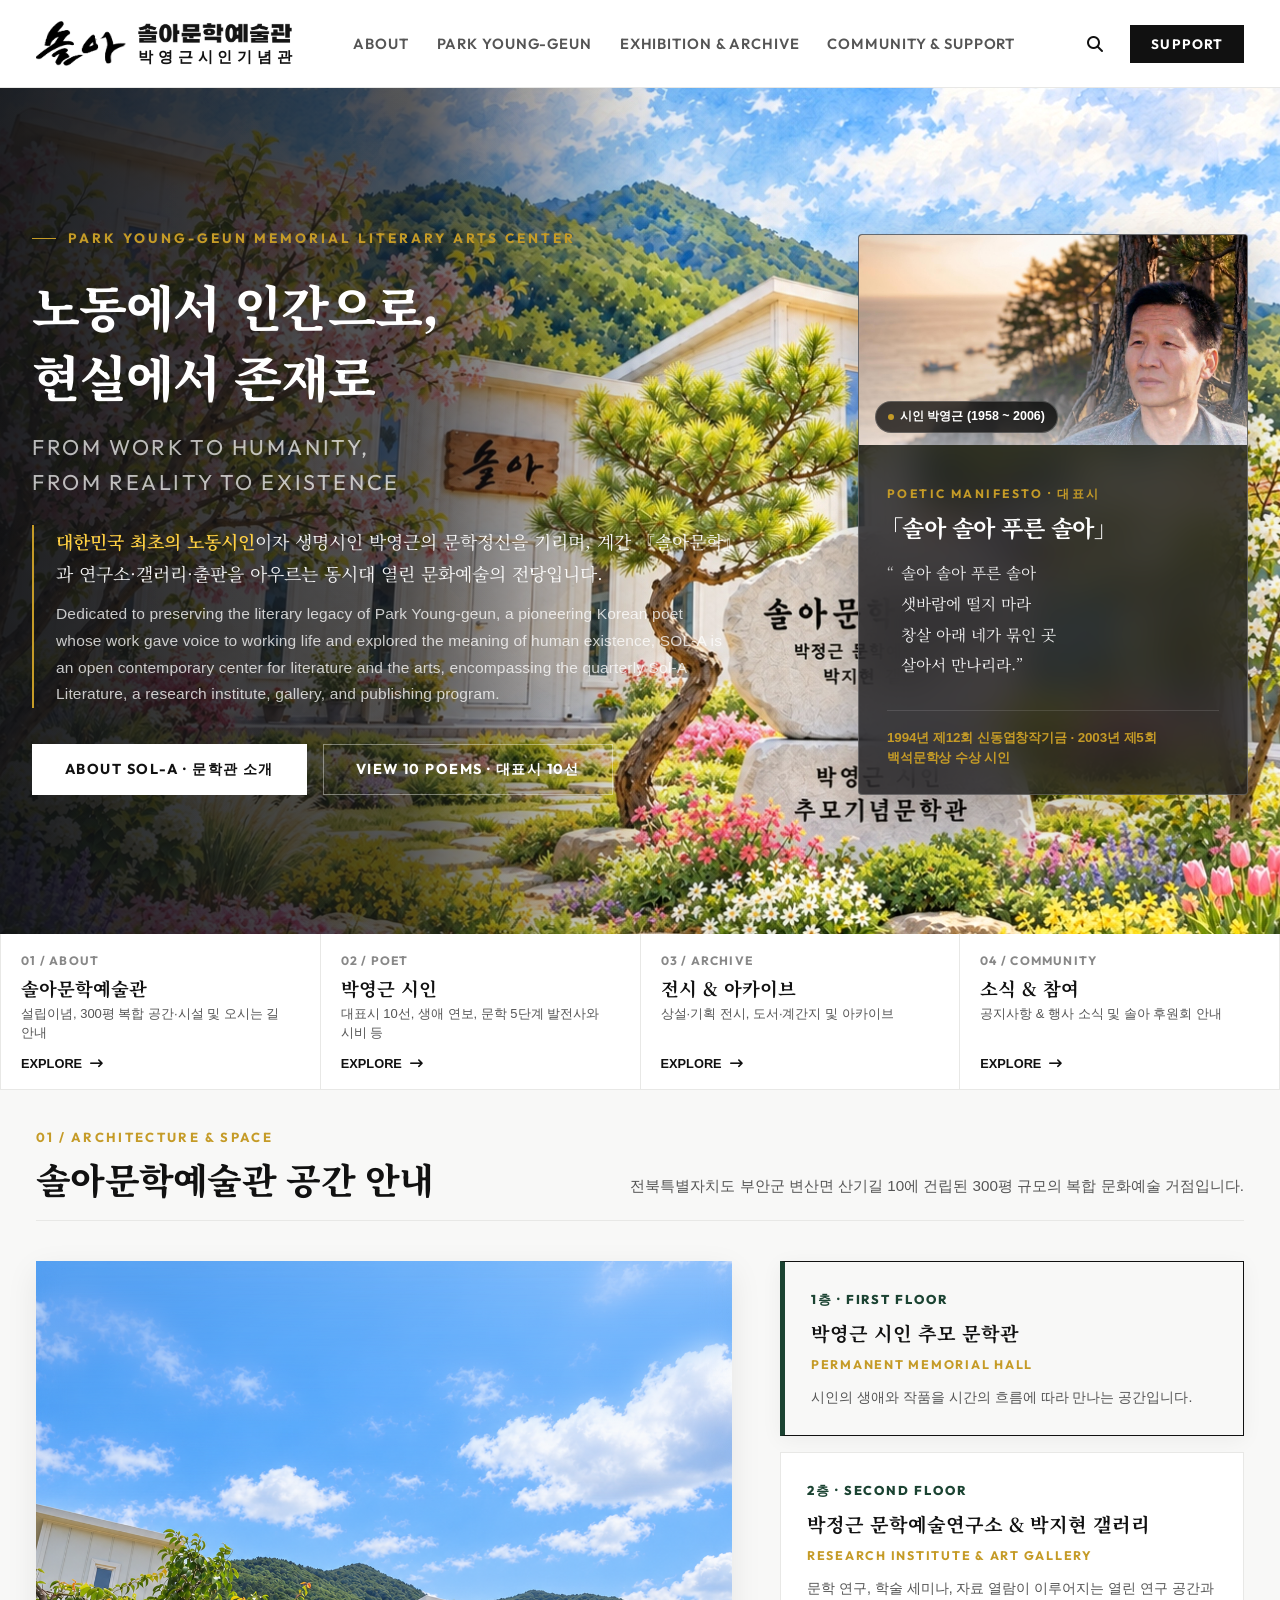
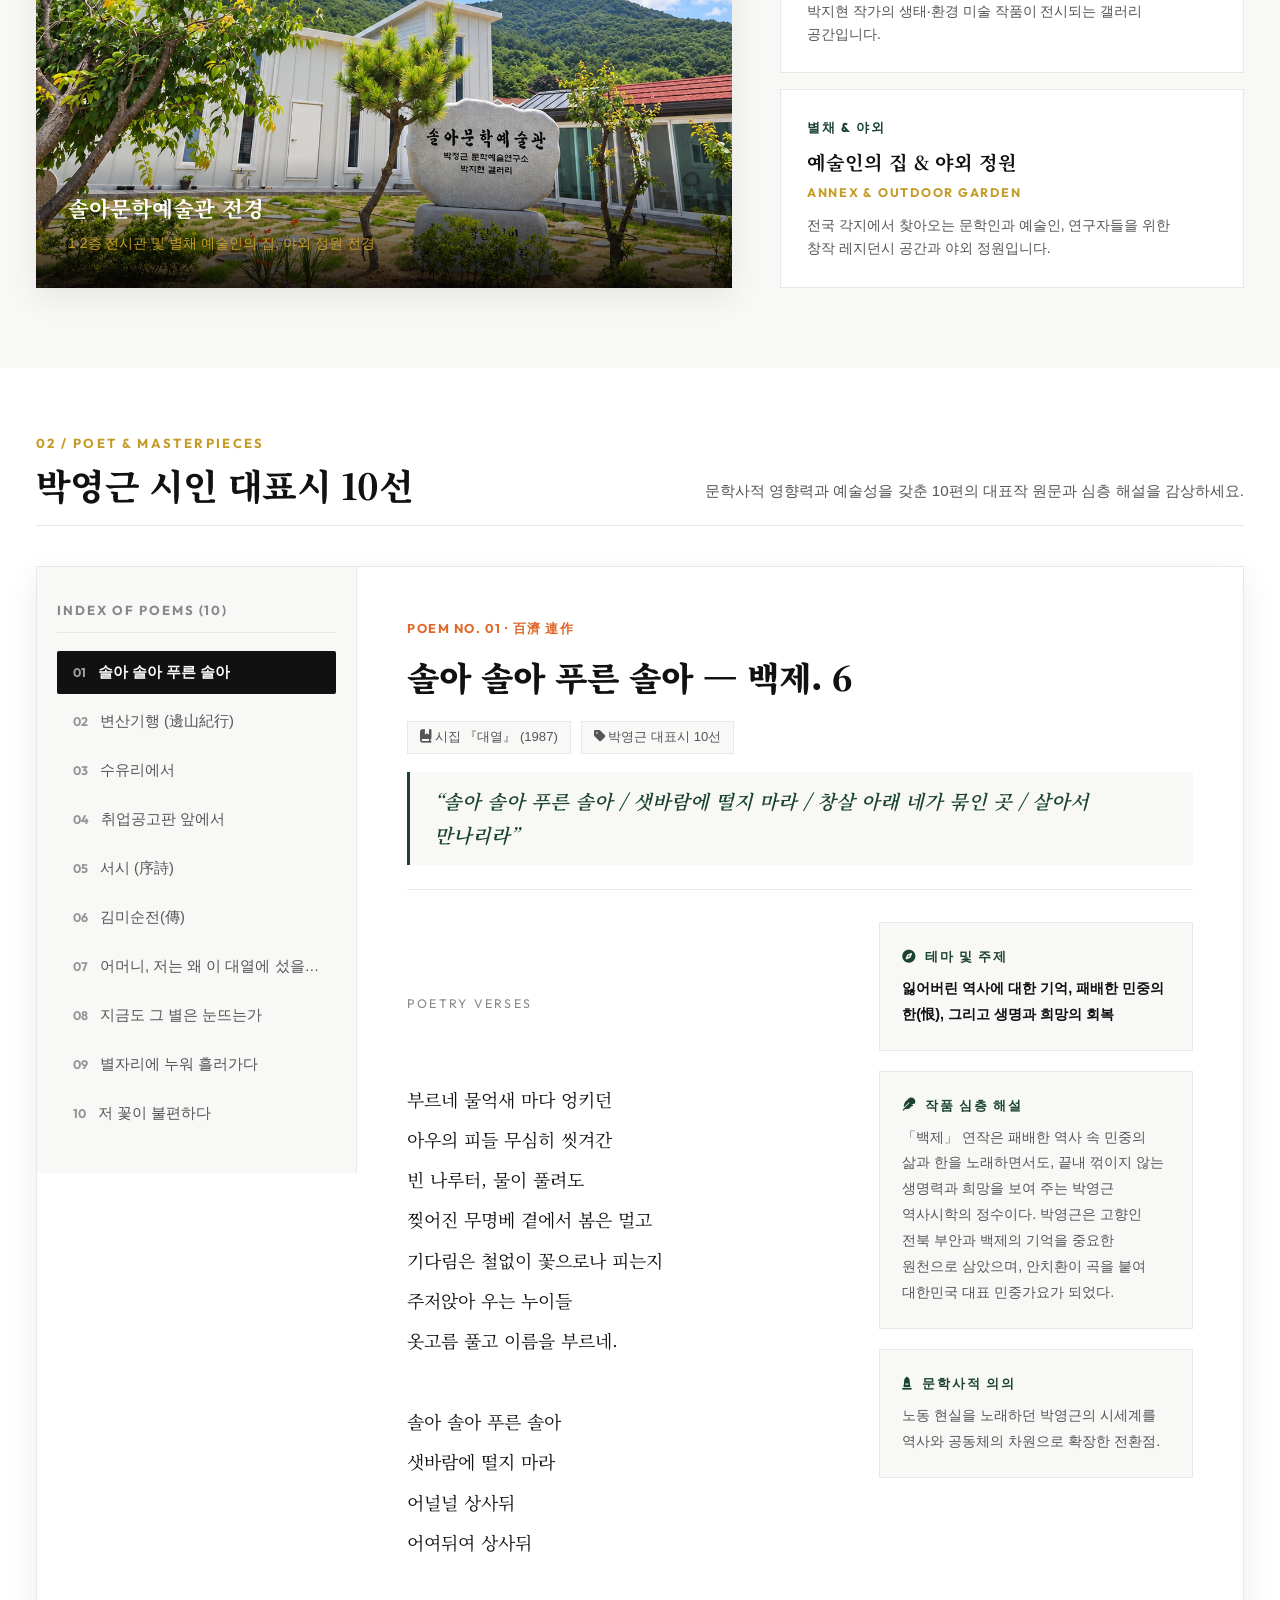
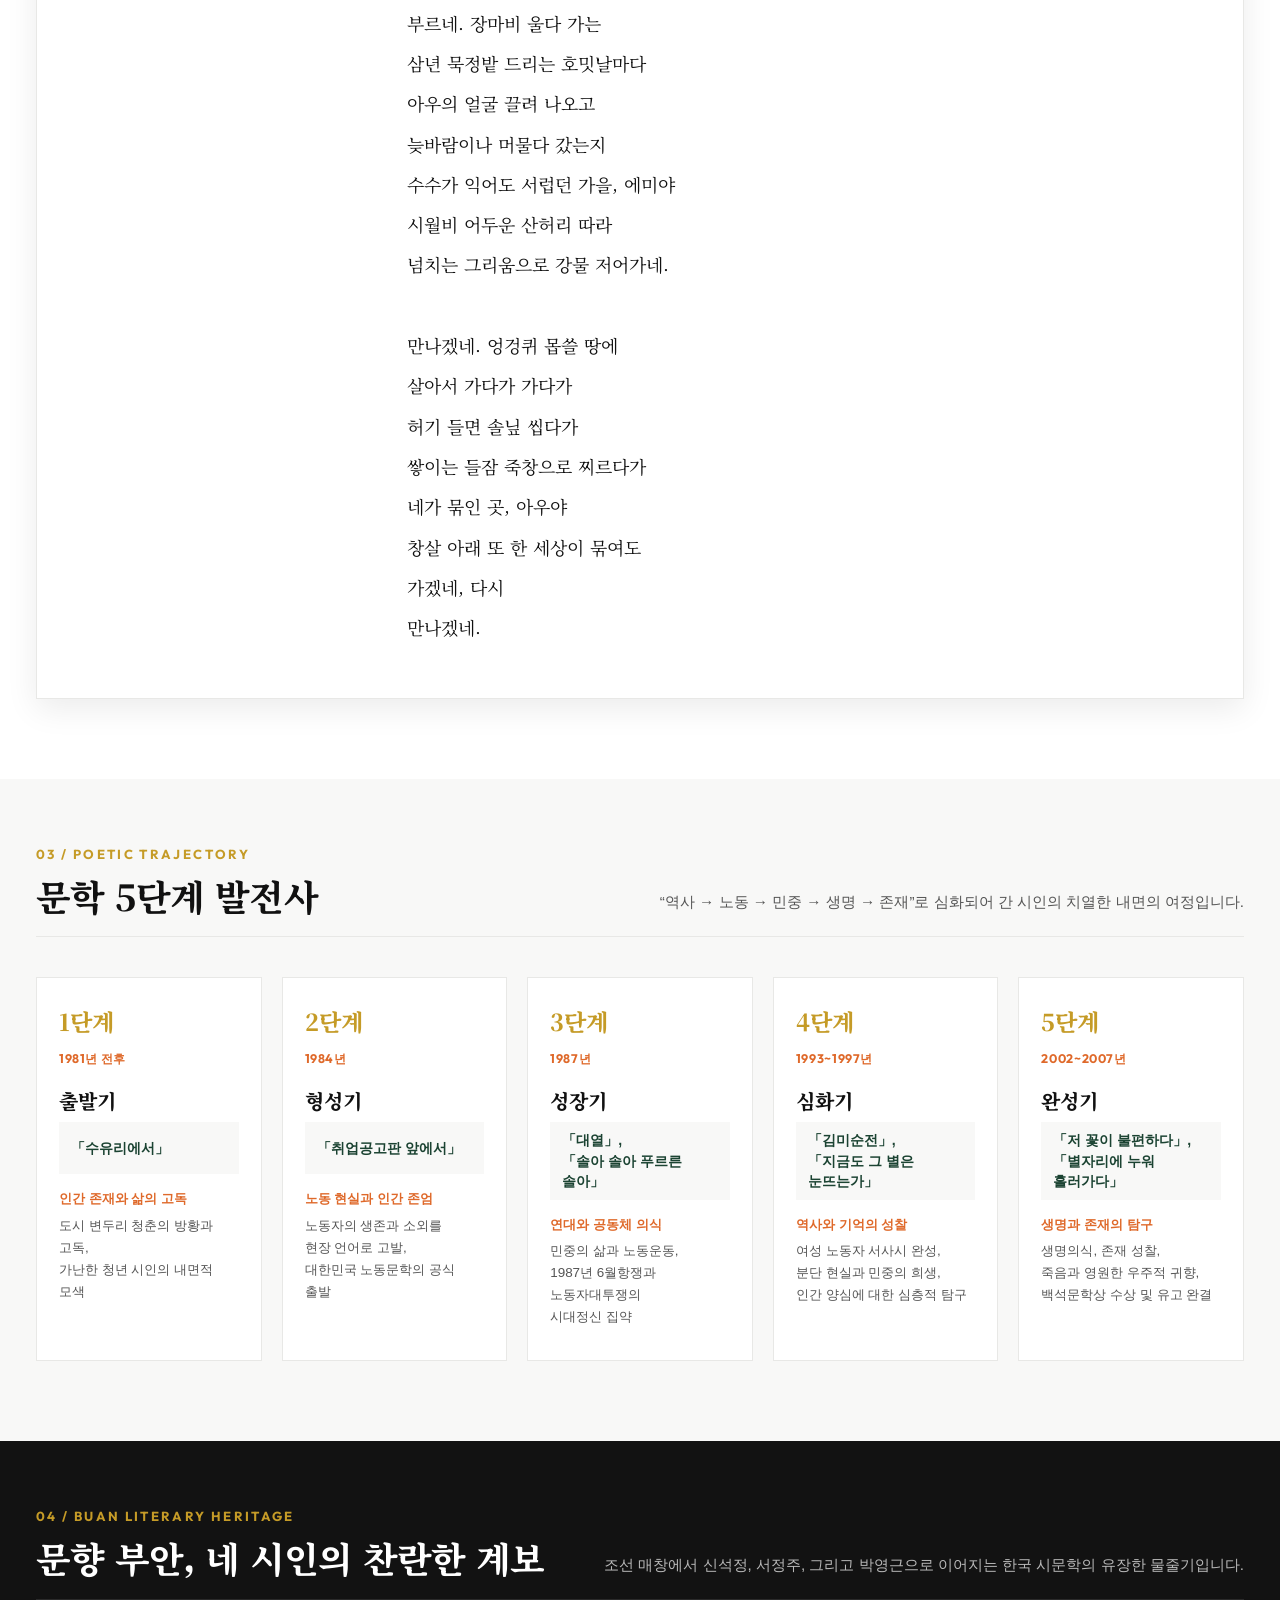
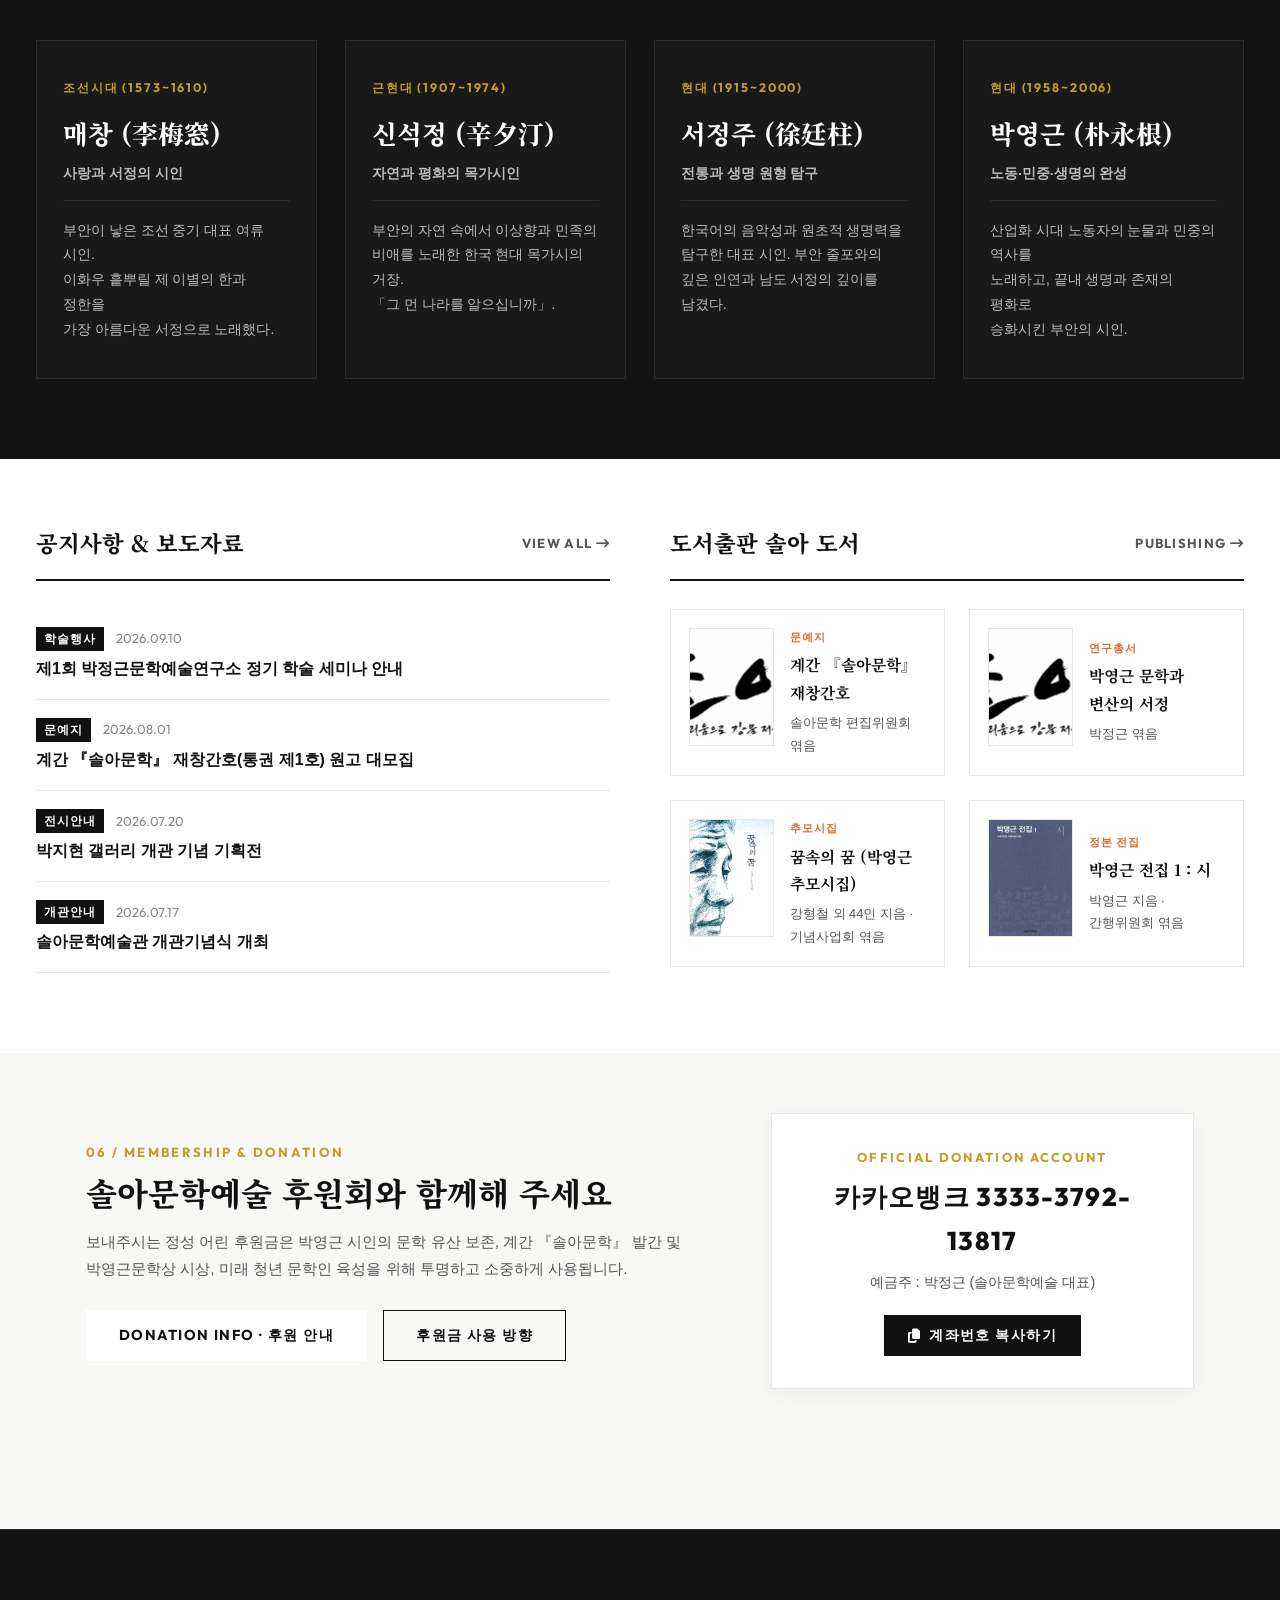
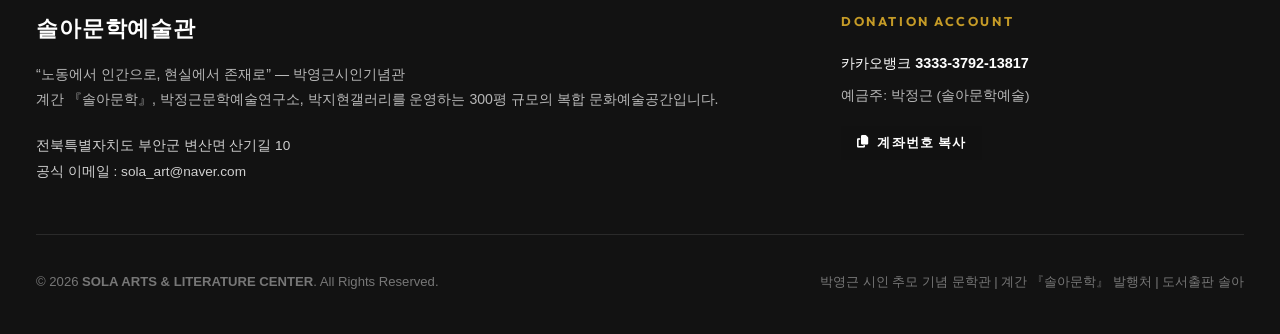
==== commit f31a6888: "Update main hero image to widescreen watercolor 2 (16:9 ratio with full monument and flowers)" ====
--- a/index.html
+++ b/index.html
@@ -19,7 +19,7 @@
   <meta property="og:type" content="website">
 
   <!-- Icons & Fonts -->
-  <link rel="stylesheet" href="style.css?v=20261001_pillars_compact">
+  <link rel="stylesheet" href="style.css?v=20261001_watercolor2">
   <link rel="stylesheet" href="https://cdnjs.cloudflare.com/ajax/libs/font-awesome/6.5.1/css/all.min.css">
 </head>
 
--- a/style.css
+++ b/style.css
@@ -420,7 +420,7 @@
   inset: 0;
   background-image: 
     linear-gradient(to right, rgba(16, 18, 22, 0.93) 0%, rgba(16, 18, 22, 0.70) 32%, rgba(16, 18, 22, 0.05) 52%, transparent 68%),
-    url('assets/images/박영근시비_앞면.jpg?v=20261001_monument_full');
+    url('assets/images/박영근시비_앞면.jpg?v=20261001_watercolor2');
   background-size: cover;
   background-position: 55% bottom;
   z-index: 1;
@@ -2694,7 +2694,7 @@
     background-position: center bottom;
     background-image: 
       linear-gradient(to bottom, rgba(16, 18, 22, 0.94) 0%, rgba(16, 18, 22, 0.78) 45%, rgba(16, 18, 22, 0.94) 100%),
-      url('assets/images/박영근시비_앞면.jpg?v=20261001_monument_full');
+      url('assets/images/박영근시비_앞면.jpg?v=20261001_watercolor2');
   }
 
   .hero-art-content {
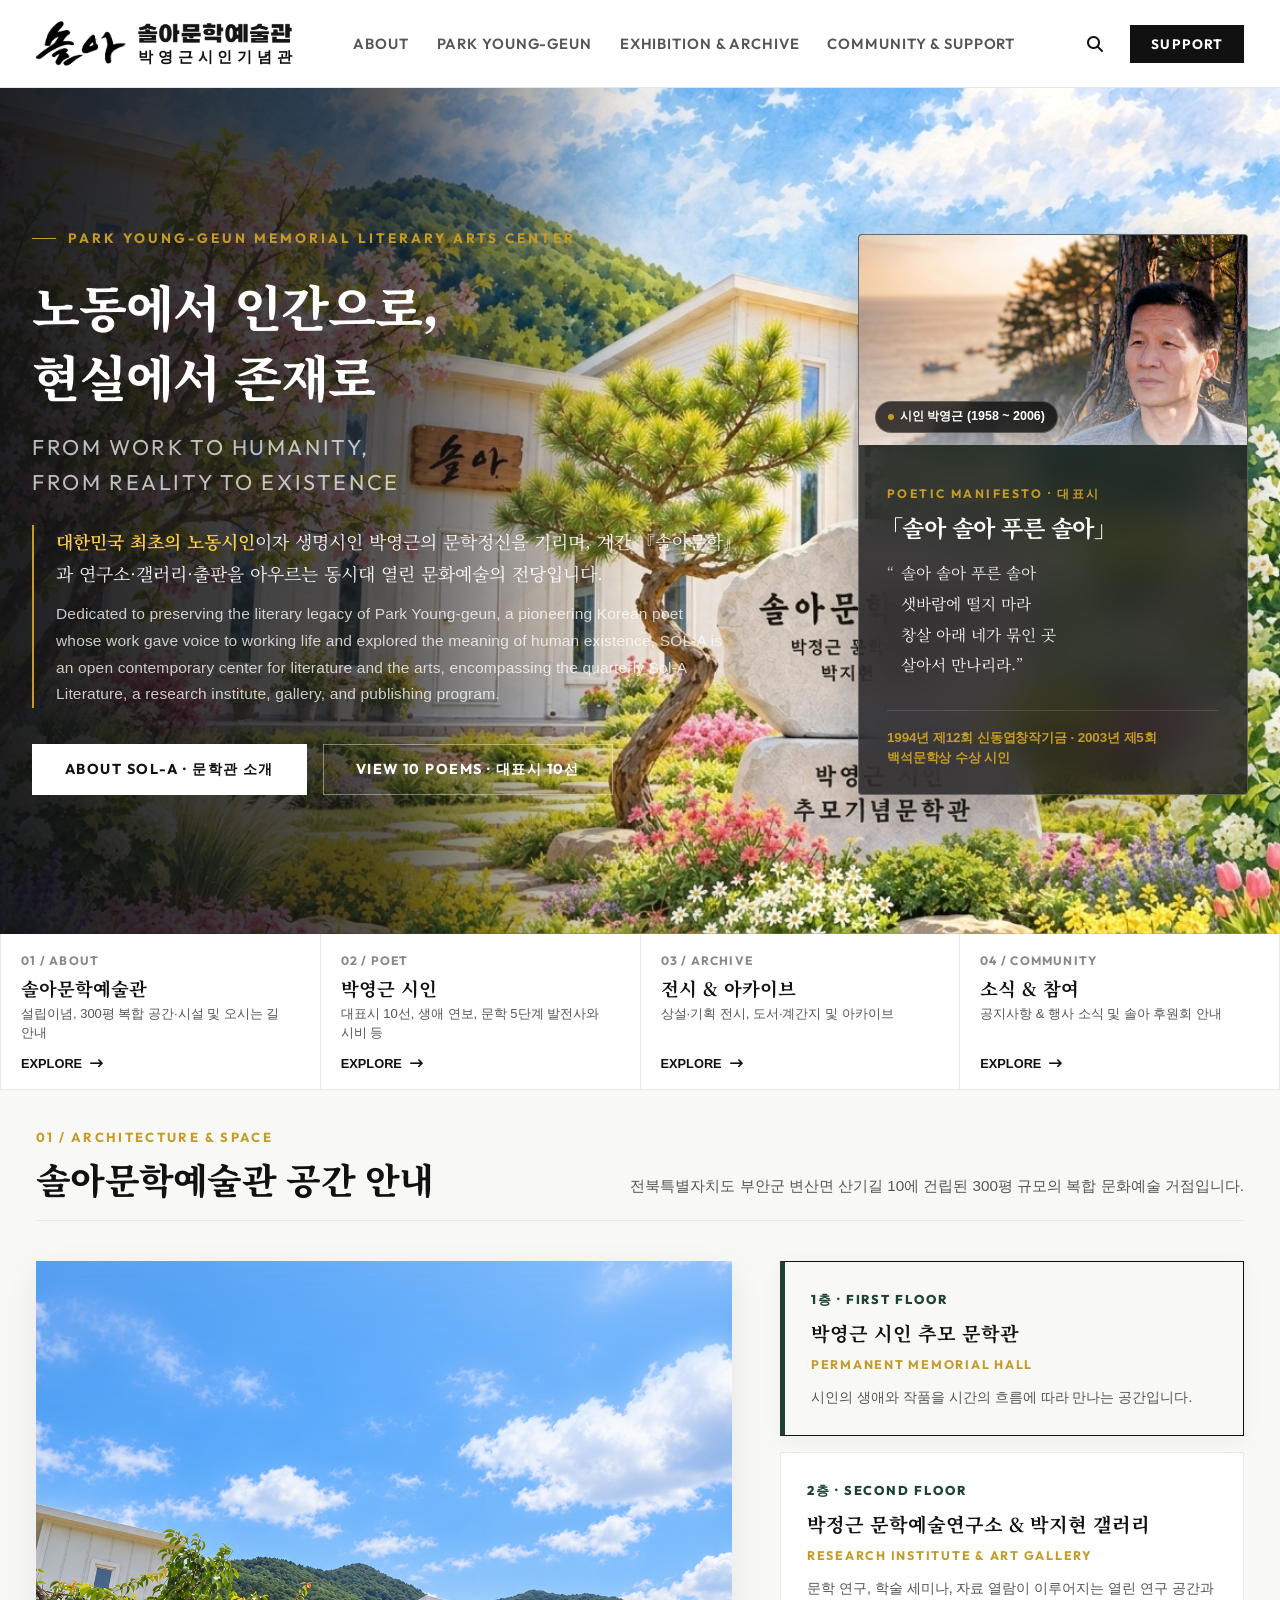
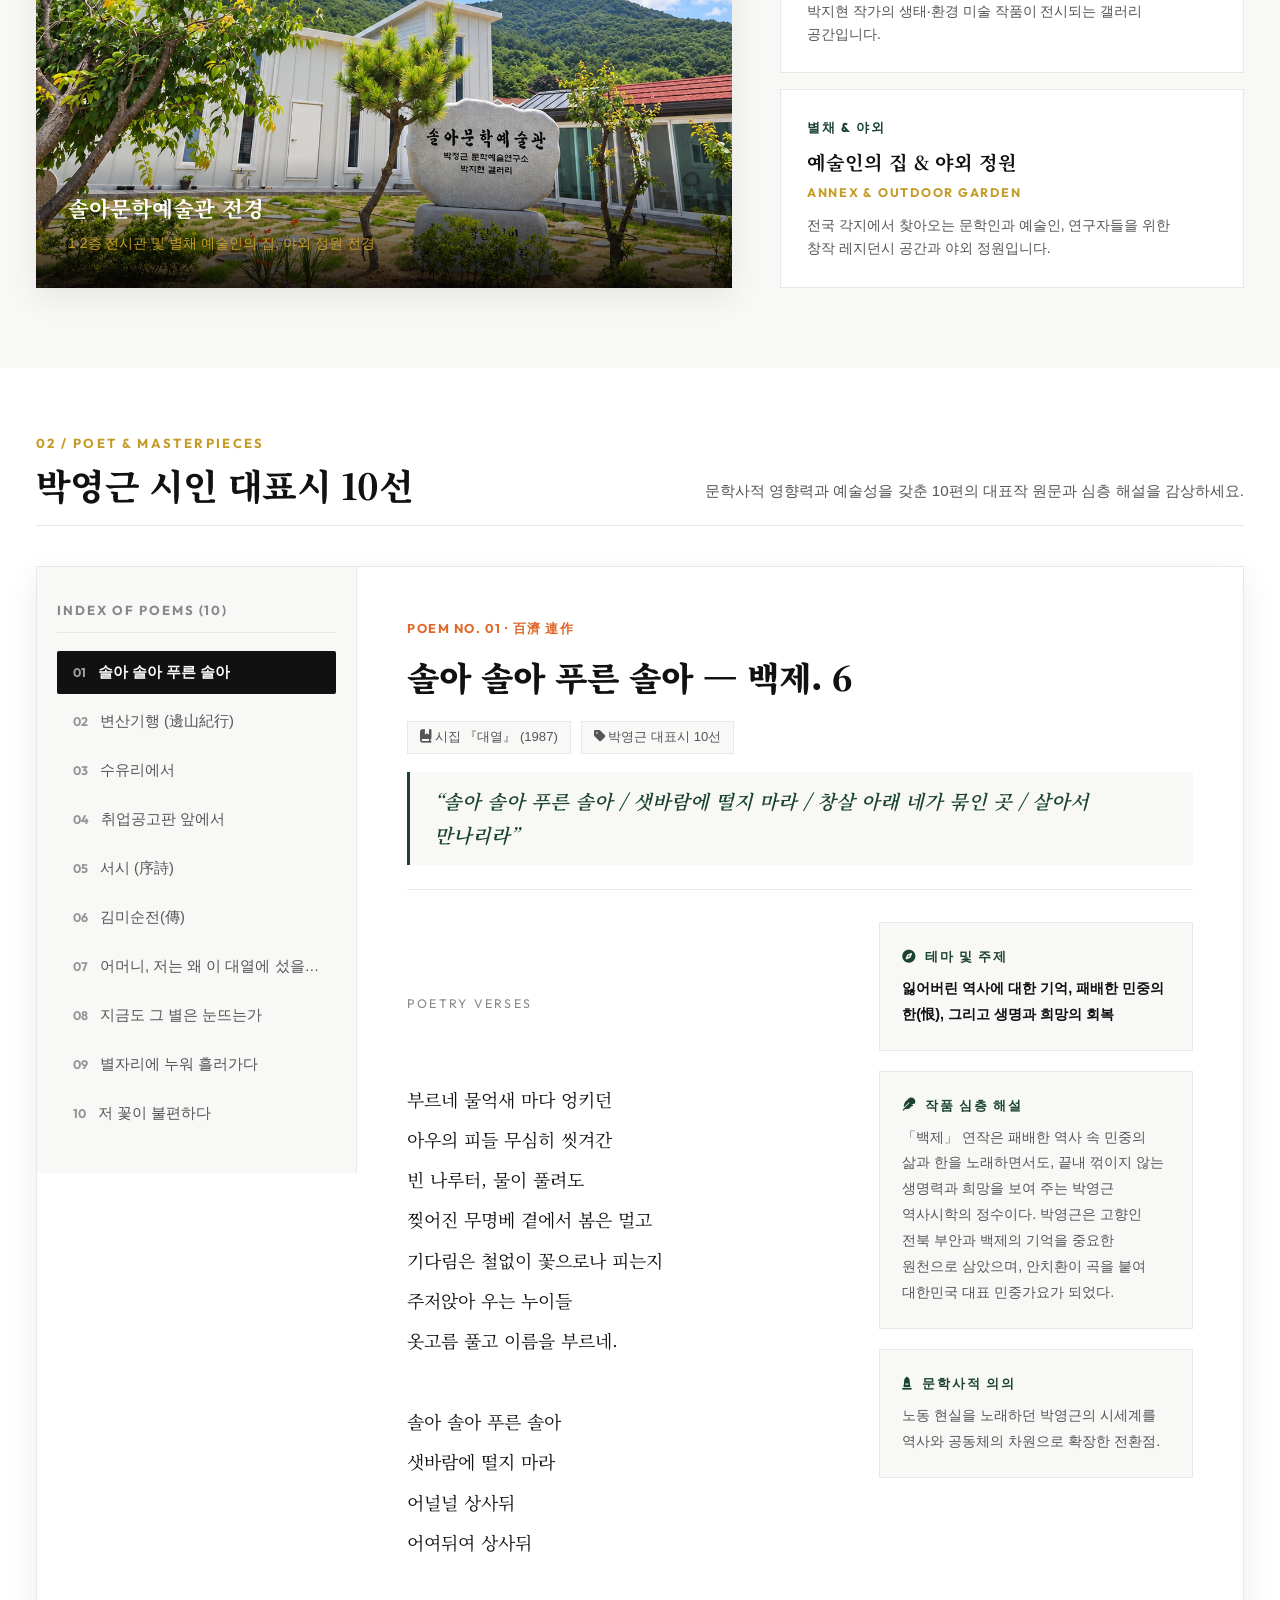
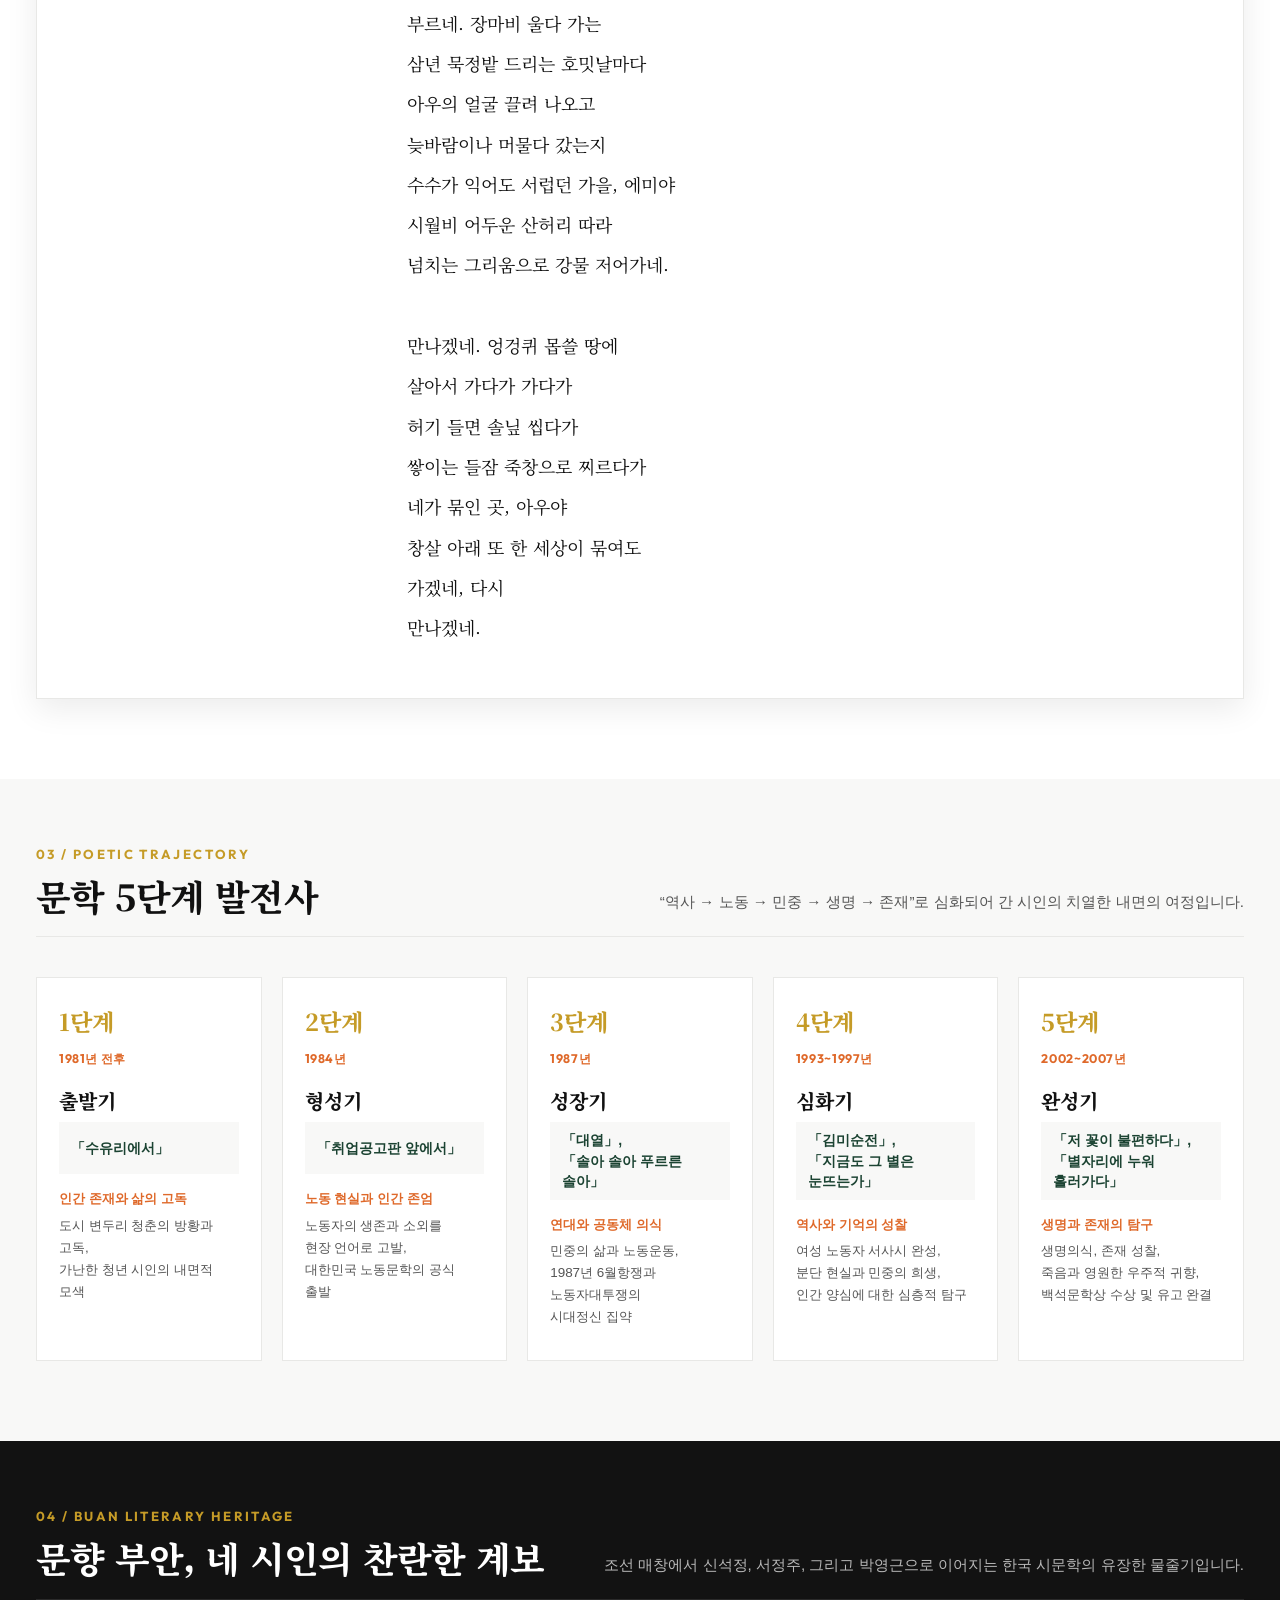
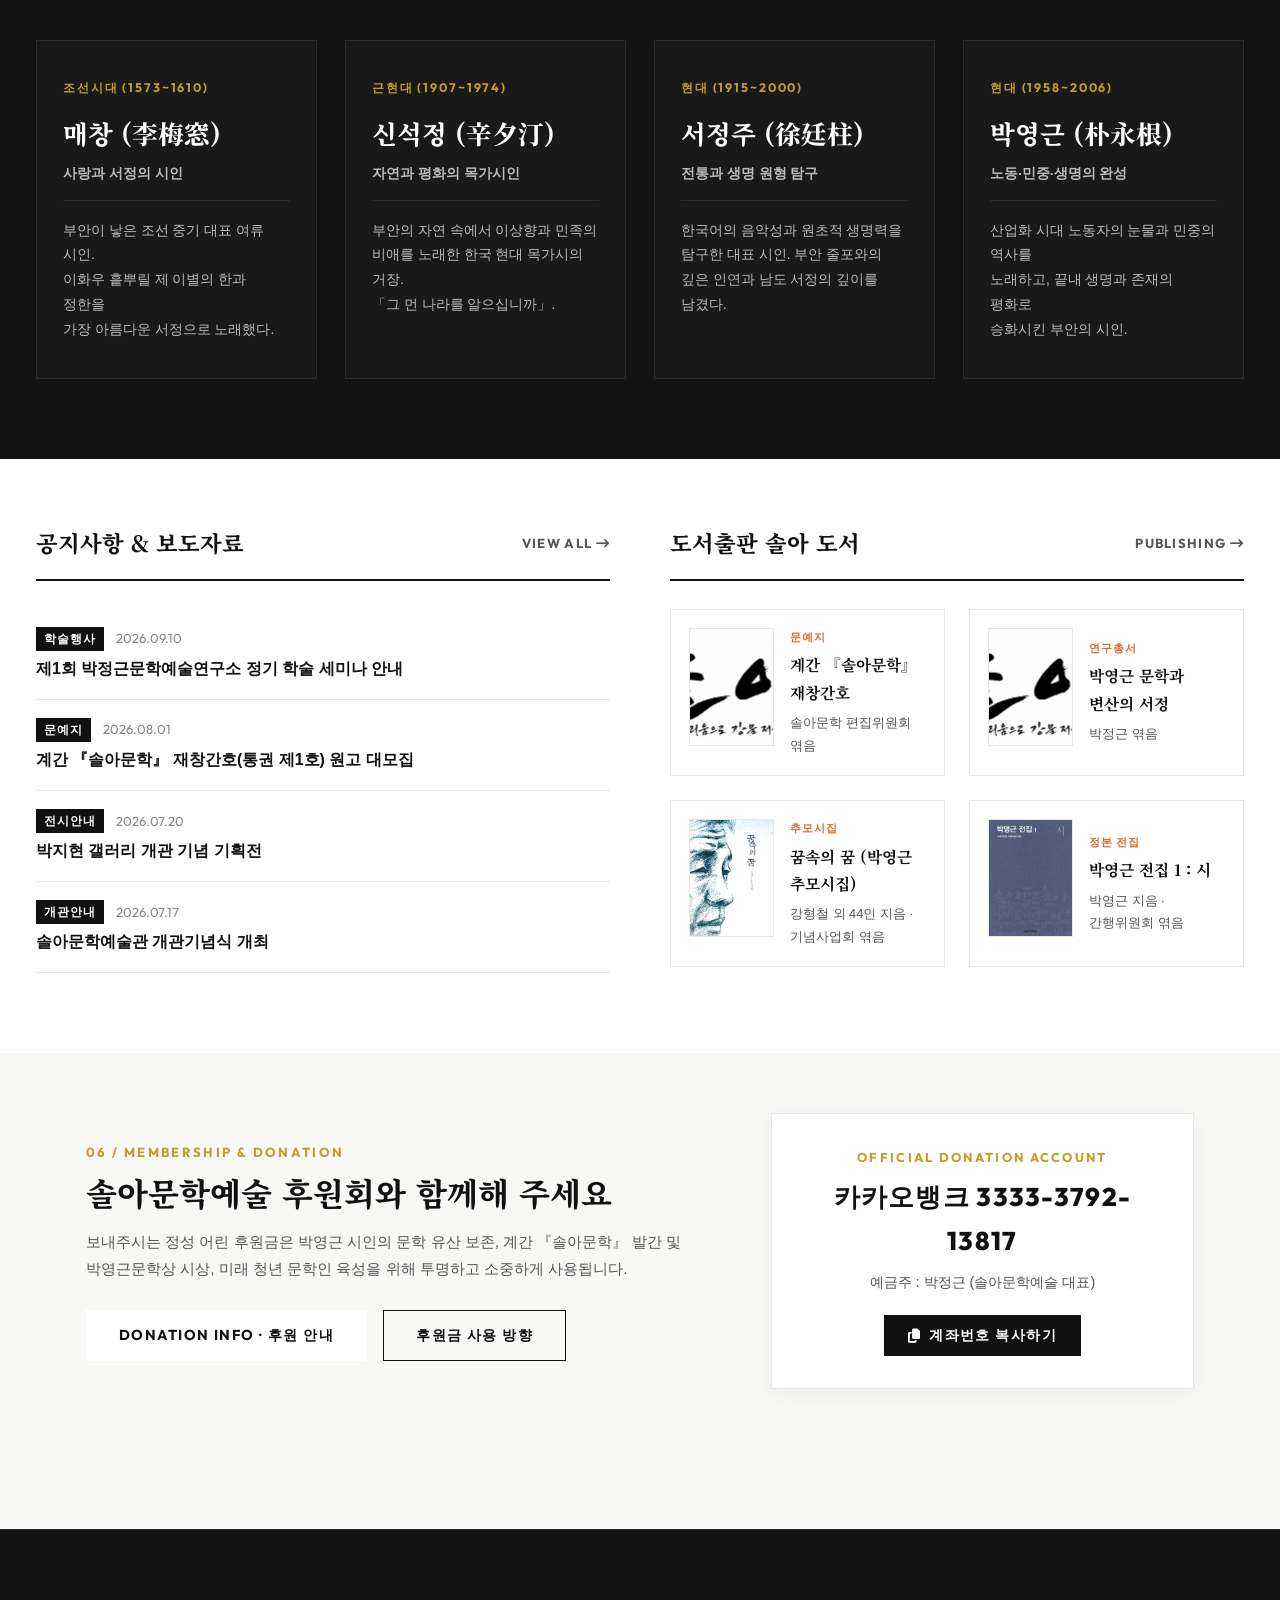
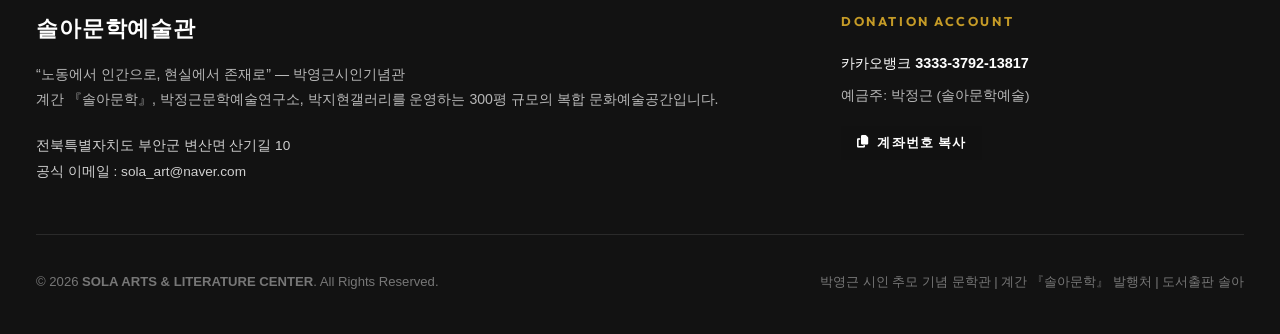
==== commit f2c67560: "Shift composition to the left so the stone monument and grass are fully visible without card overlap" ====
--- a/index.html
+++ b/index.html
@@ -19,7 +19,7 @@
   <meta property="og:type" content="website">
 
   <!-- Icons & Fonts -->
-  <link rel="stylesheet" href="style.css?v=20261001_watercolor2">
+  <link rel="stylesheet" href="style.css?v=20261001_left_shift">
   <link rel="stylesheet" href="https://cdnjs.cloudflare.com/ajax/libs/font-awesome/6.5.1/css/all.min.css">
 </head>
 
--- a/style.css
+++ b/style.css
@@ -419,10 +419,10 @@
   position: absolute;
   inset: 0;
   background-image: 
-    linear-gradient(to right, rgba(16, 18, 22, 0.93) 0%, rgba(16, 18, 22, 0.70) 32%, rgba(16, 18, 22, 0.05) 52%, transparent 68%),
-    url('assets/images/박영근시비_앞면.jpg?v=20261001_watercolor2');
+    linear-gradient(to right, rgba(16, 18, 22, 0.93) 0%, rgba(16, 18, 22, 0.70) 30%, rgba(16, 18, 22, 0.05) 50%, transparent 66%),
+    url('assets/images/박영근시비_앞면.jpg?v=20261001_left_shift');
   background-size: cover;
-  background-position: 55% bottom;
+  background-position: center bottom;
   z-index: 1;
   filter: brightness(1.01) contrast(1.0);
   transform: none;
@@ -2694,7 +2694,7 @@
     background-position: center bottom;
     background-image: 
       linear-gradient(to bottom, rgba(16, 18, 22, 0.94) 0%, rgba(16, 18, 22, 0.78) 45%, rgba(16, 18, 22, 0.94) 100%),
-      url('assets/images/박영근시비_앞면.jpg?v=20261001_watercolor2');
+      url('assets/images/박영근시비_앞면.jpg?v=20261001_left_shift');
   }
 
   .hero-art-content {
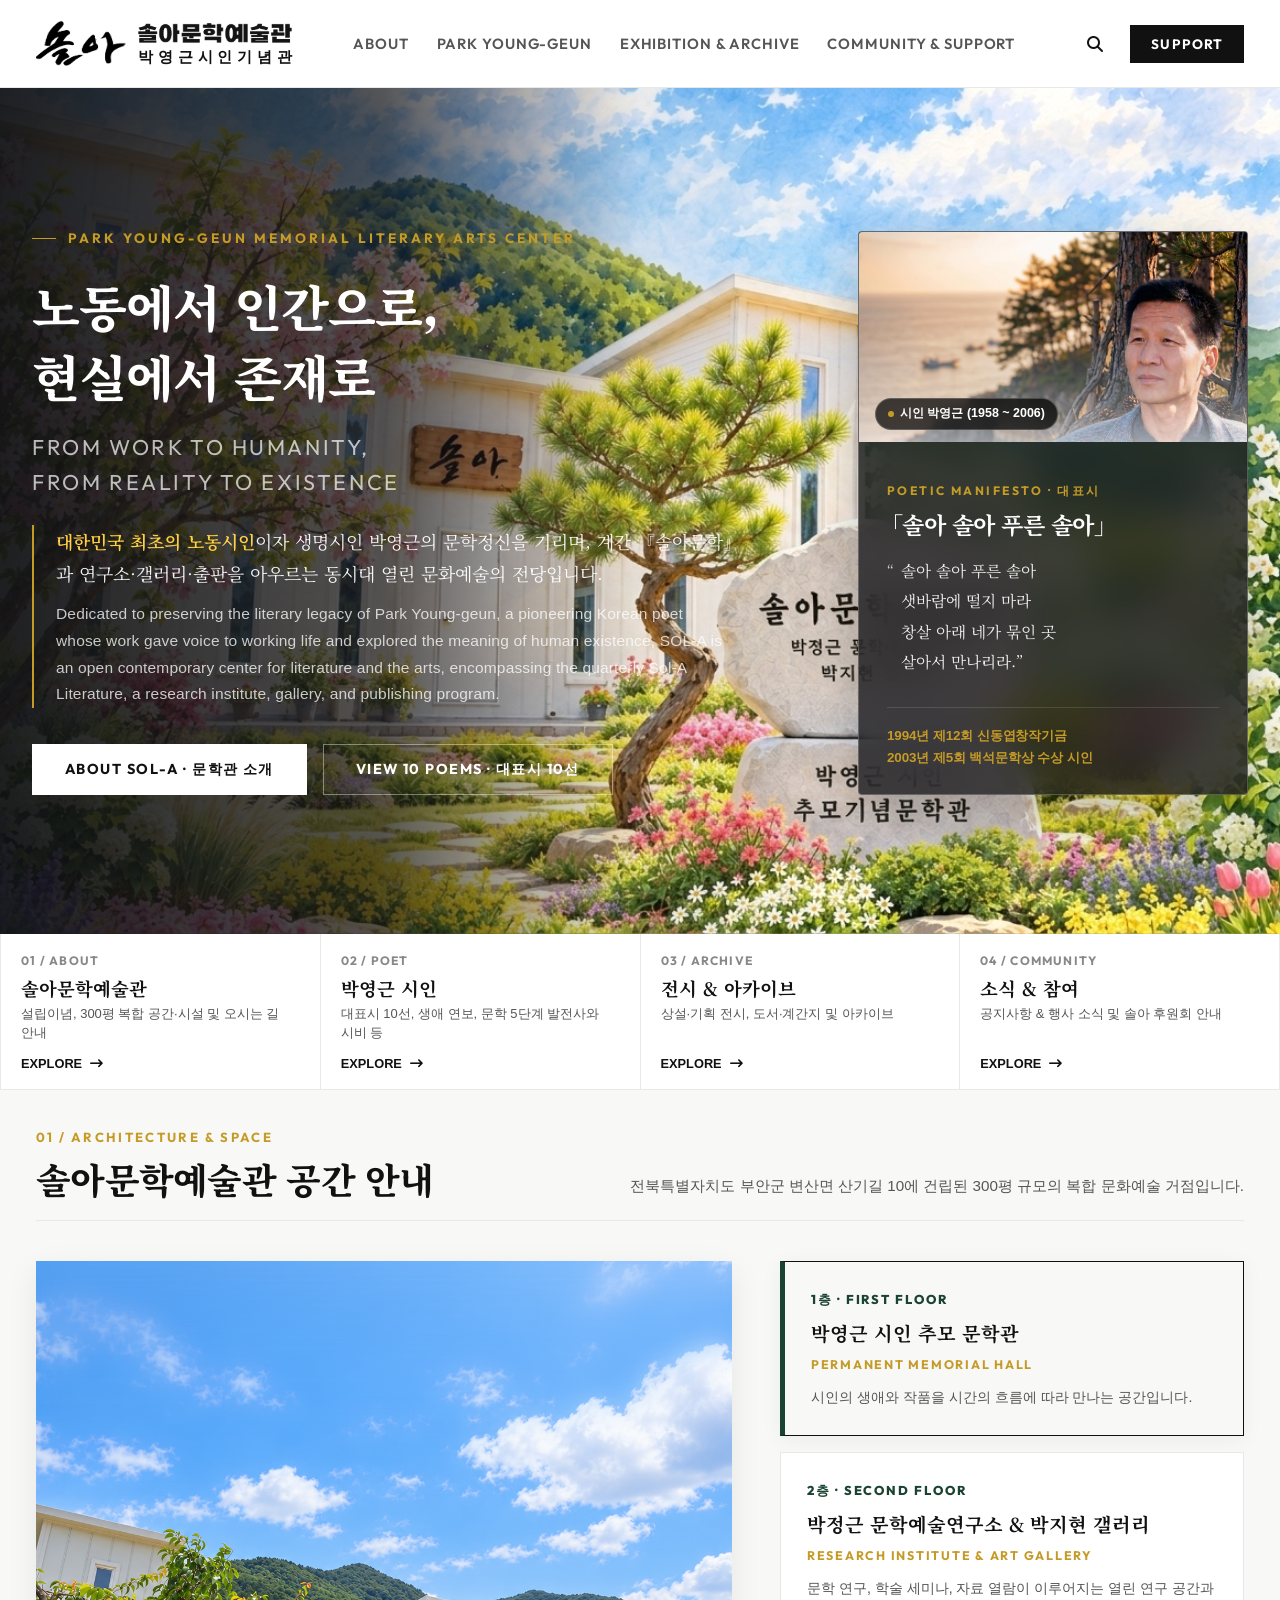
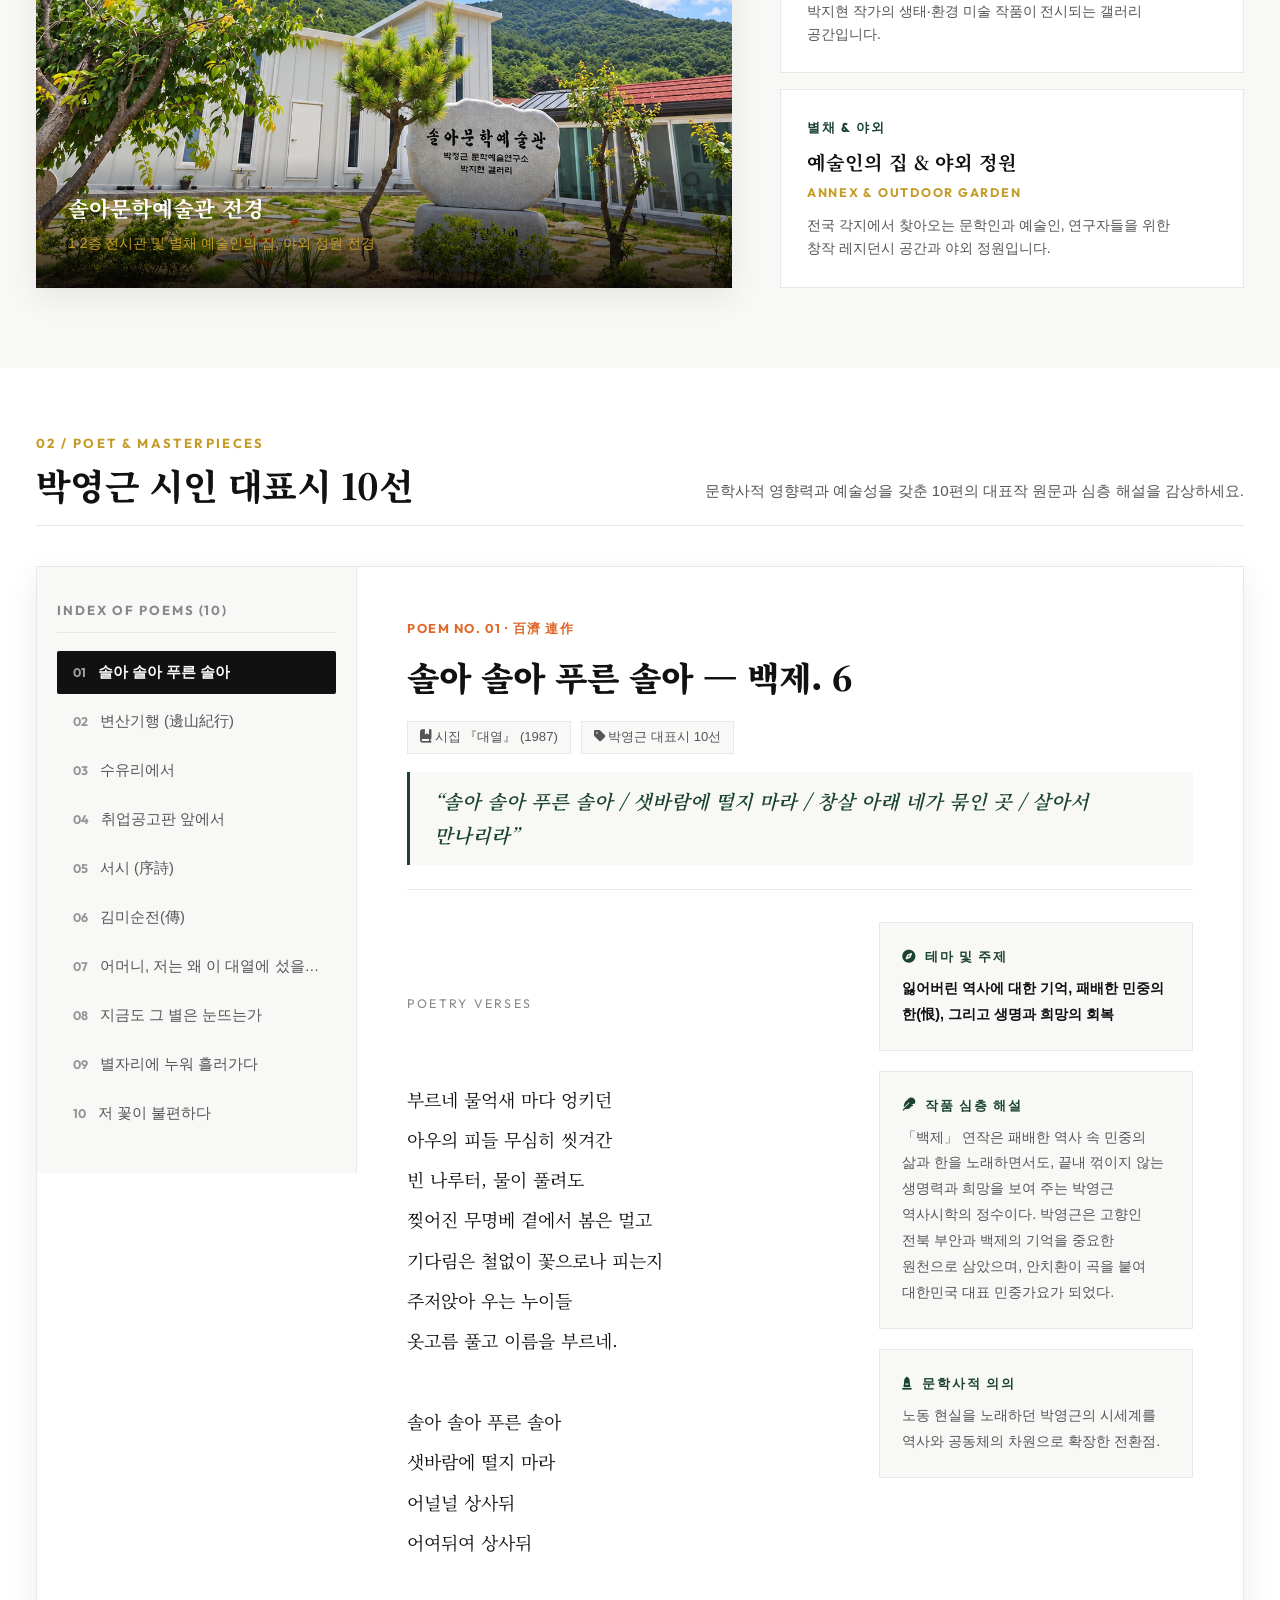
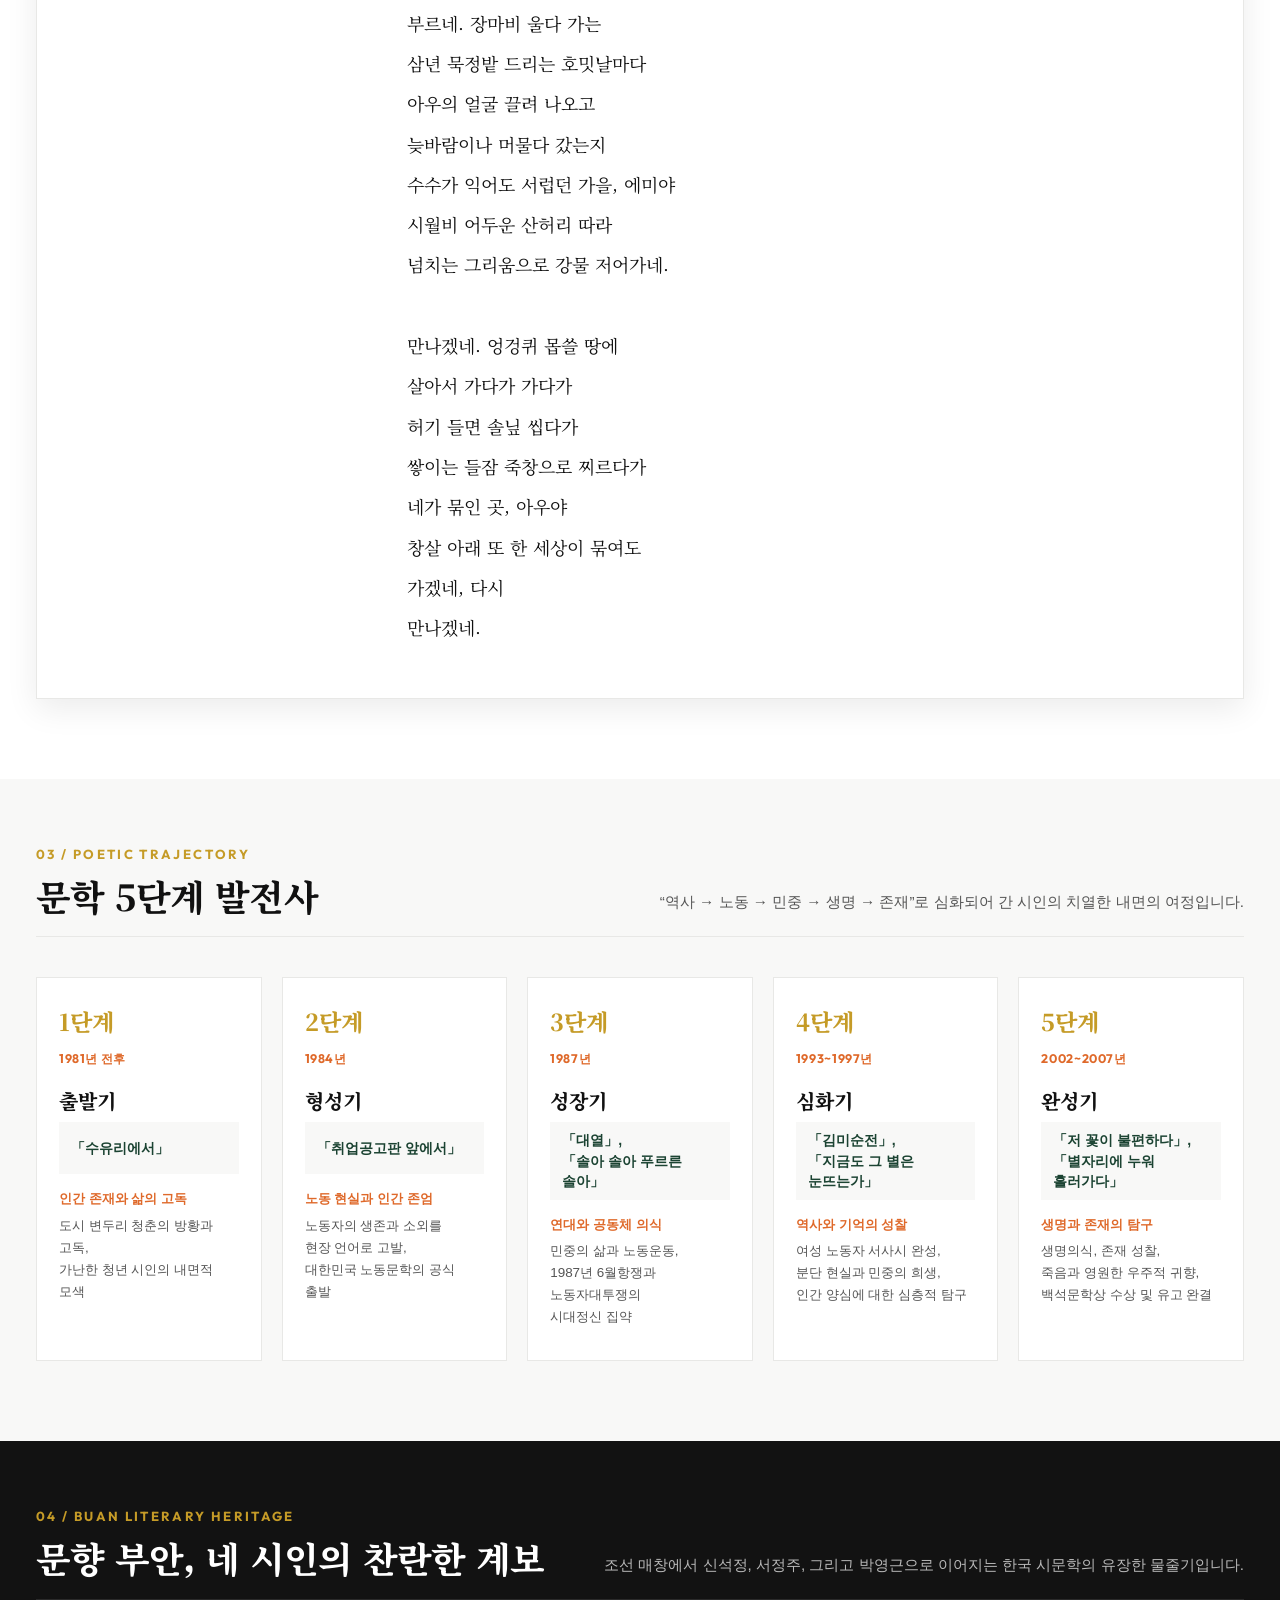
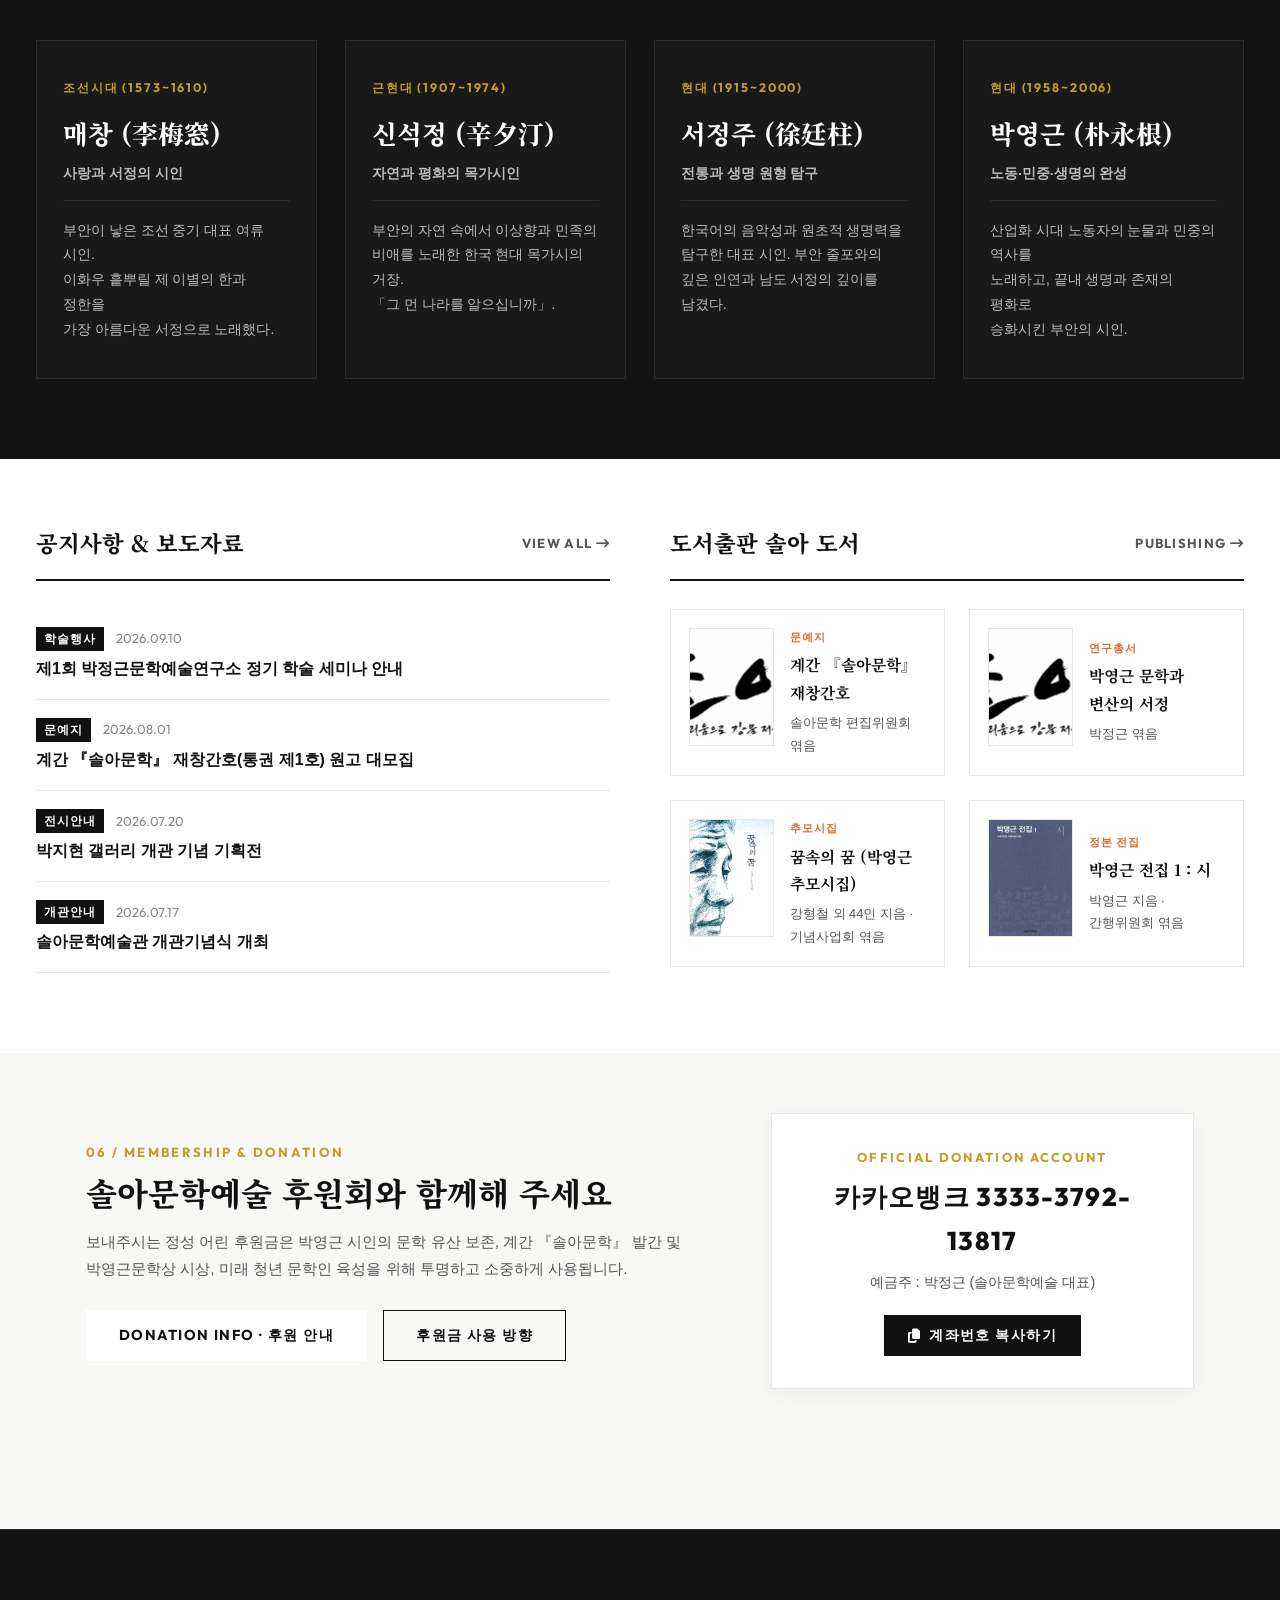
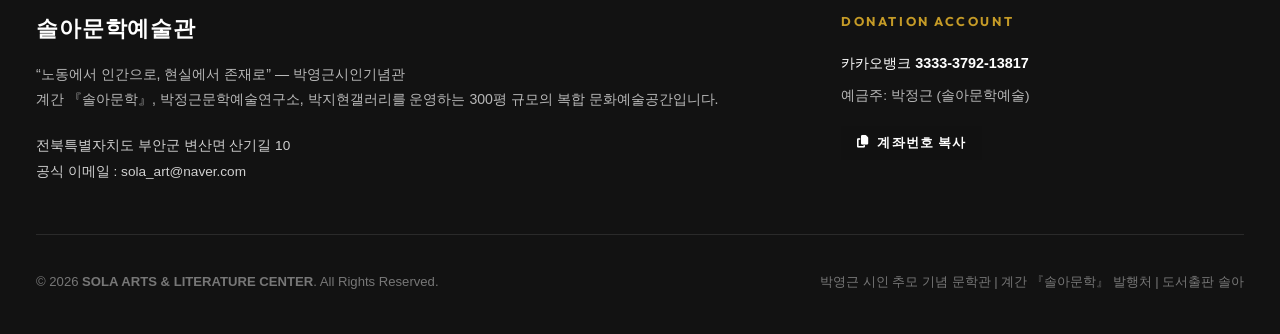
==== commit 7744f5bf: "Format poet card awards into two distinct lines" ====
--- a/index.html
+++ b/index.html
@@ -19,7 +19,7 @@
   <meta property="og:type" content="website">
 
   <!-- Icons & Fonts -->
-  <link rel="stylesheet" href="style.css?v=20261001_left_shift">
+  <link rel="stylesheet" href="style.css?v=20261001_poet_2lines">
   <link rel="stylesheet" href="https://cdnjs.cloudflare.com/ajax/libs/font-awesome/6.5.1/css/all.min.css">
 </head>
 
@@ -163,7 +163,7 @@
                 <div class="poem-verse"><span class="poem-quote-spacer"></span>살아서 만나리라.”</div>
               </div>
               <div class="hero-card-poet-meta">
-                1994년 제12회 신동엽창작기금 · 2003년 제5회 백석문학상 수상 시인
+                1994년 제12회 신동엽창작기금<br>2003년 제5회 백석문학상 수상 시인
               </div>
             </div>
           </div>
--- a/style.css
+++ b/style.css
@@ -694,7 +694,7 @@
   margin-top: 30px;
   border-top: 1px solid rgba(255, 255, 255, 0.12);
   letter-spacing: -0.01em;
-  line-height: 1.5;
+  line-height: 1.6;
   word-break: keep-all;
 }
 
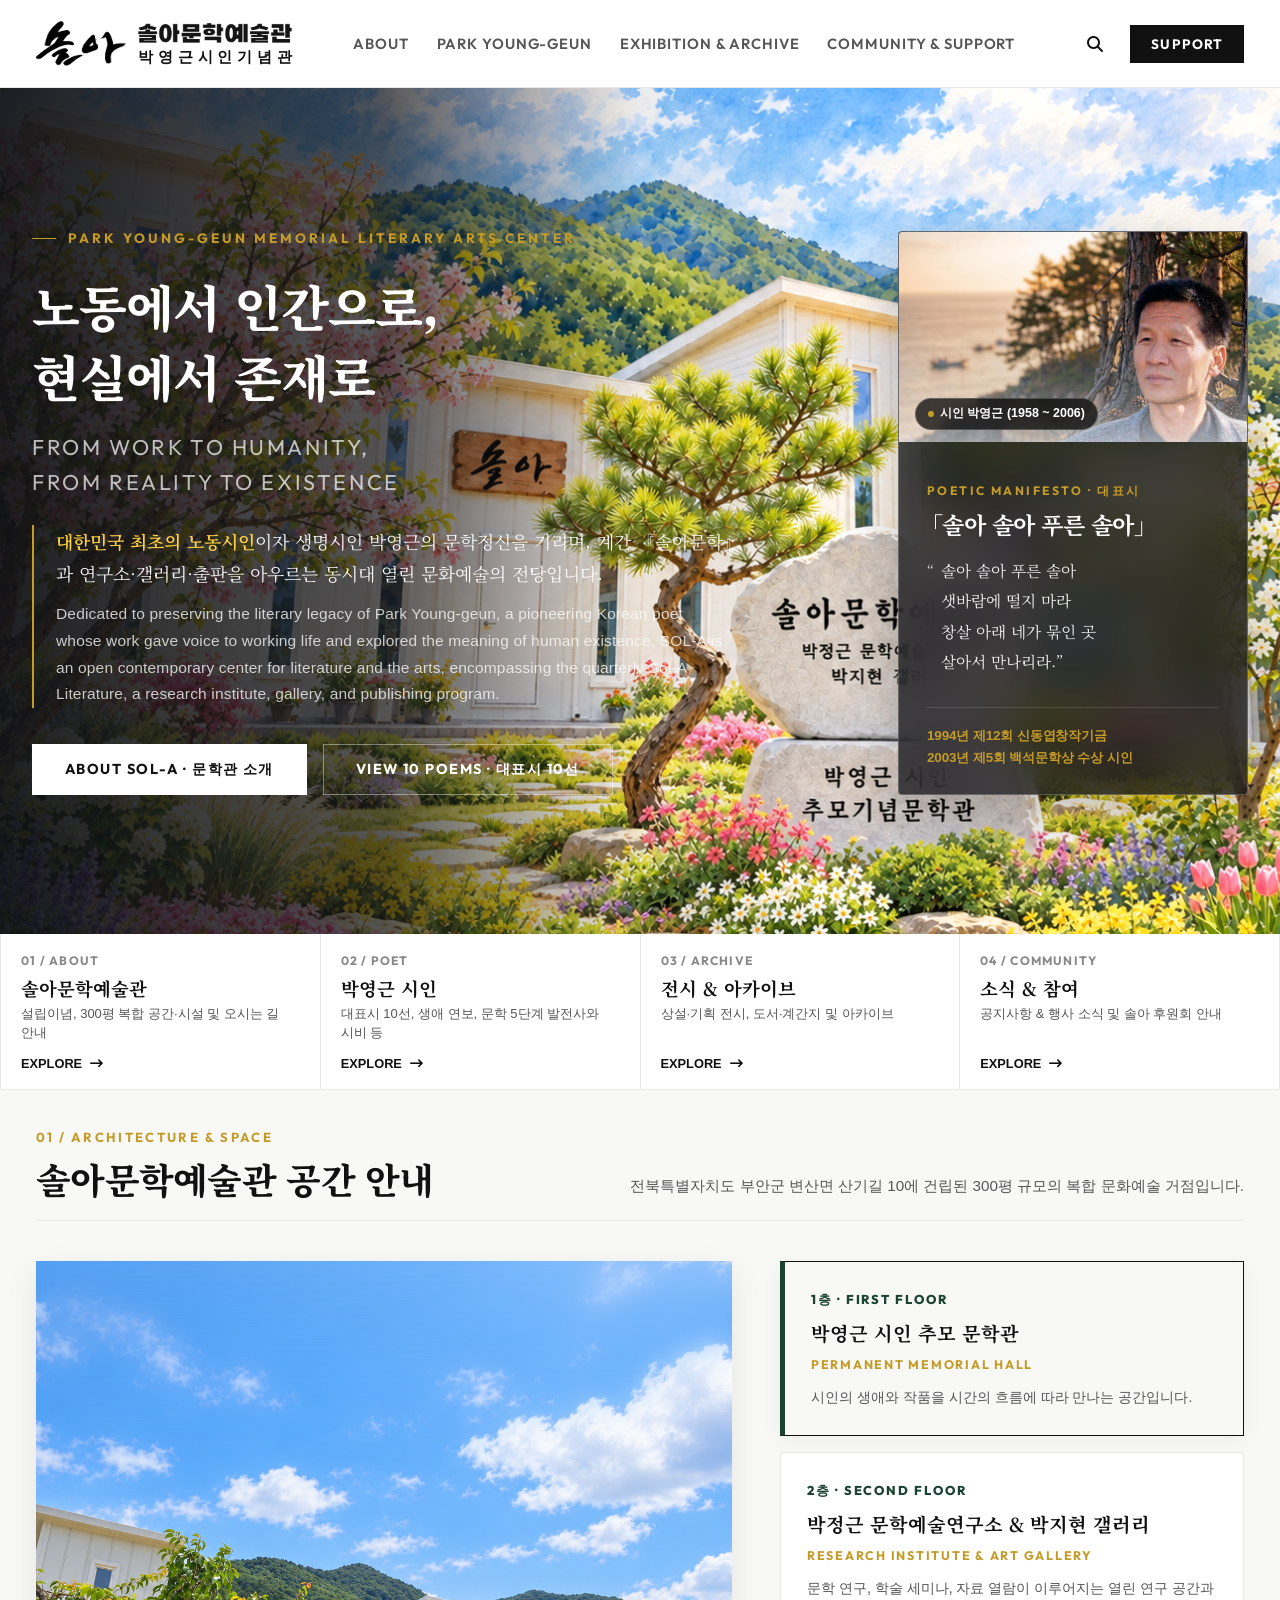
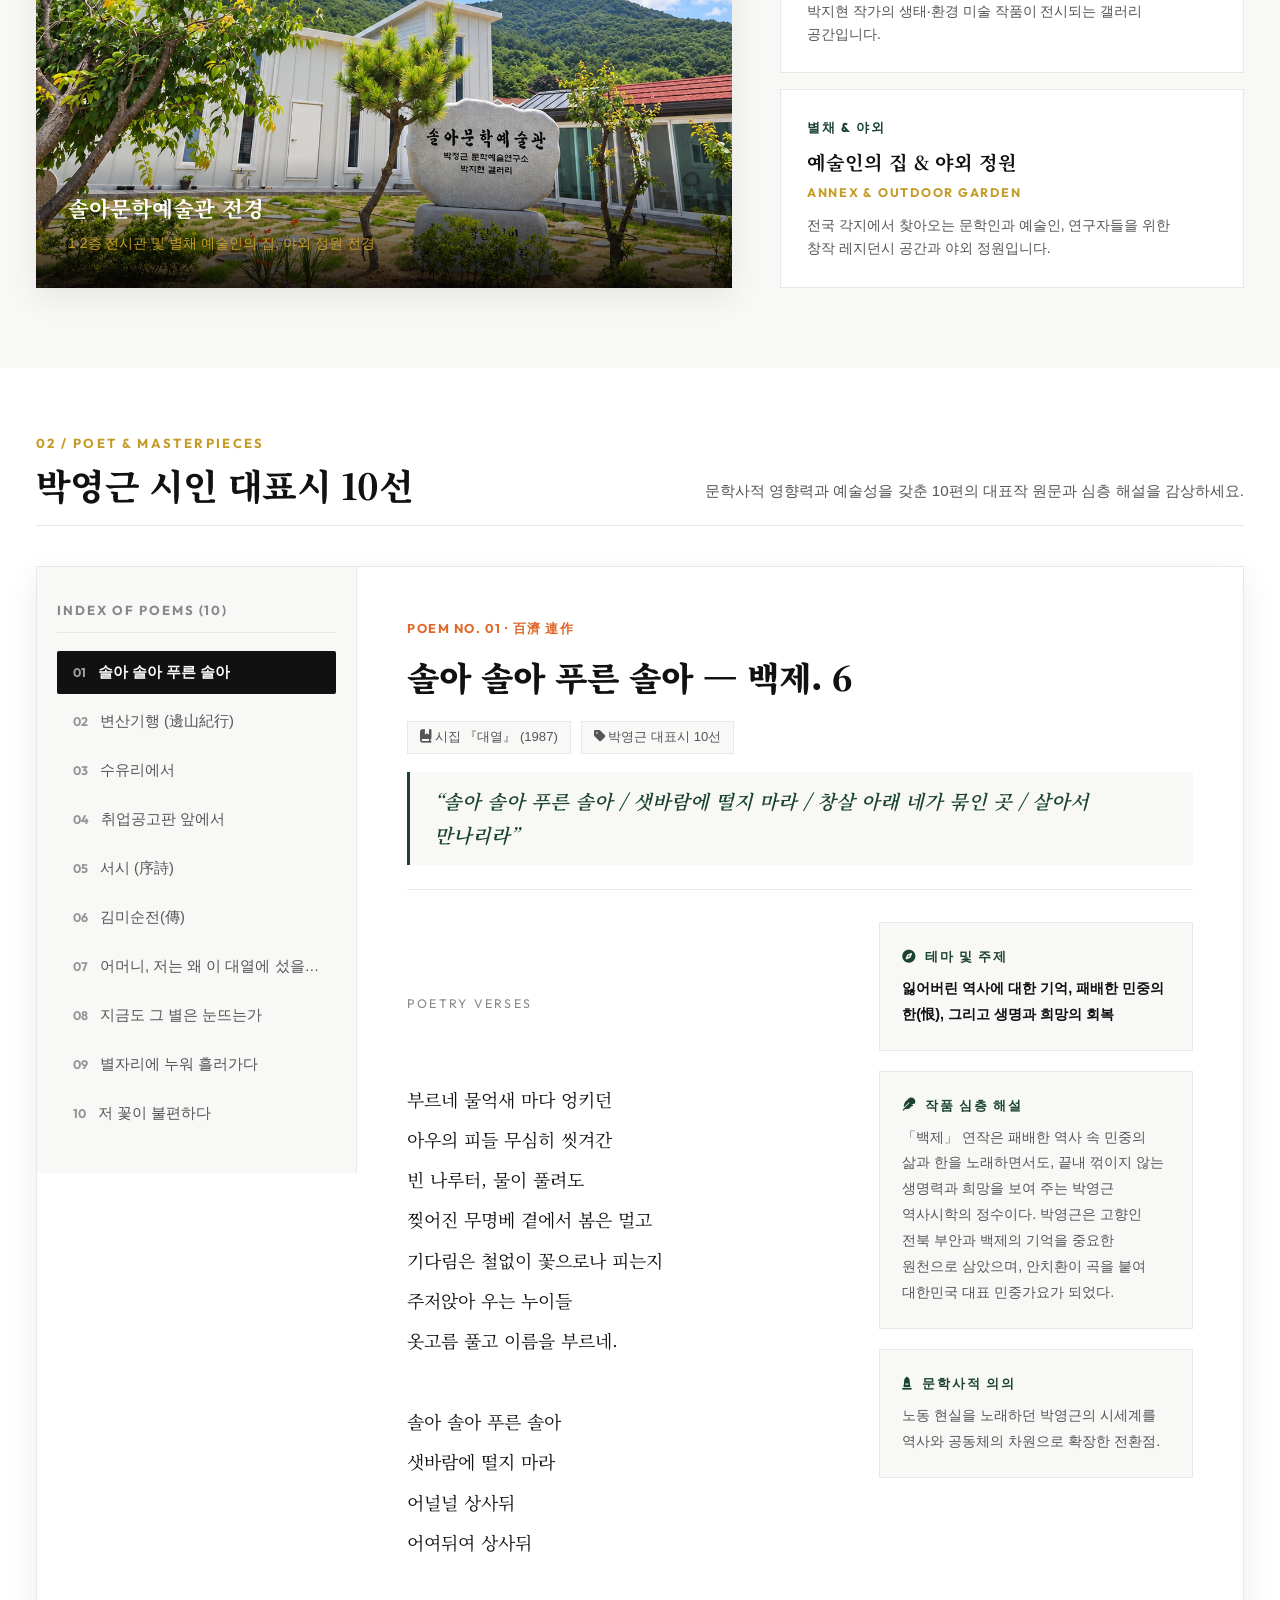
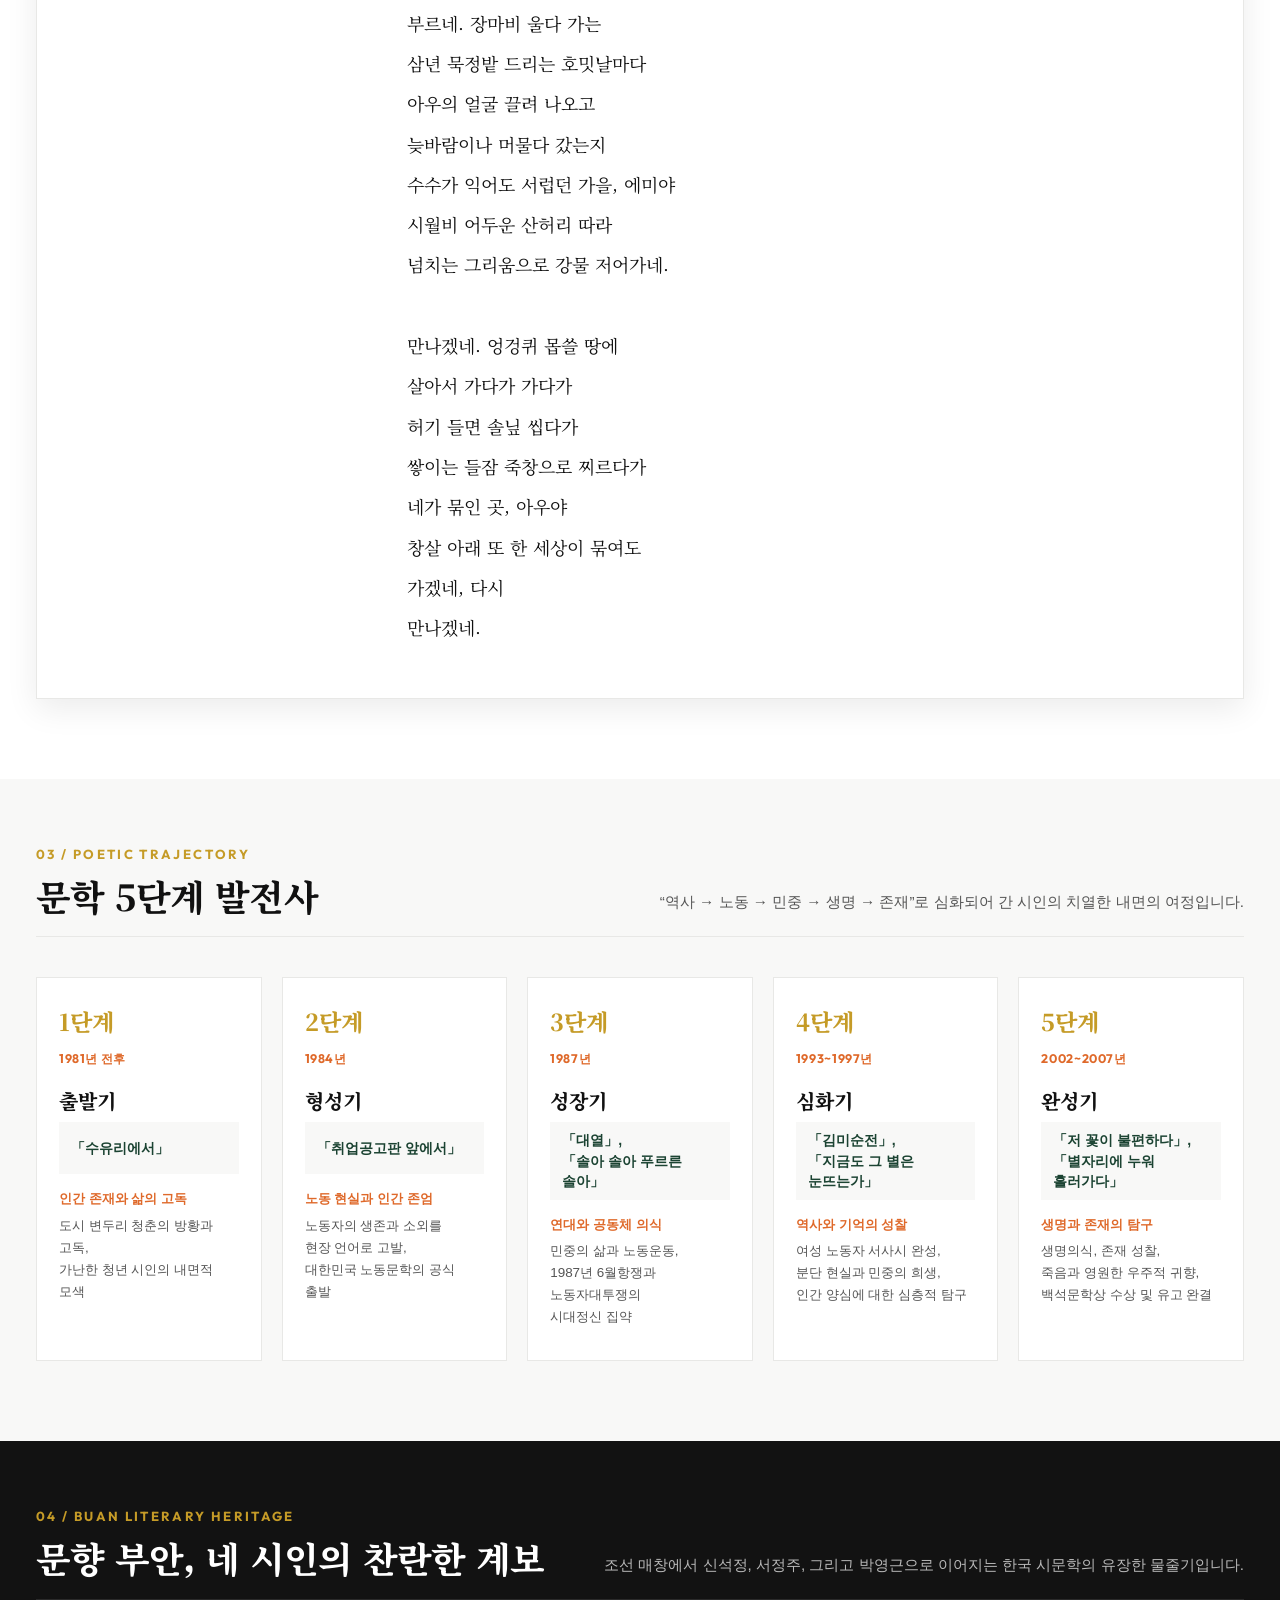
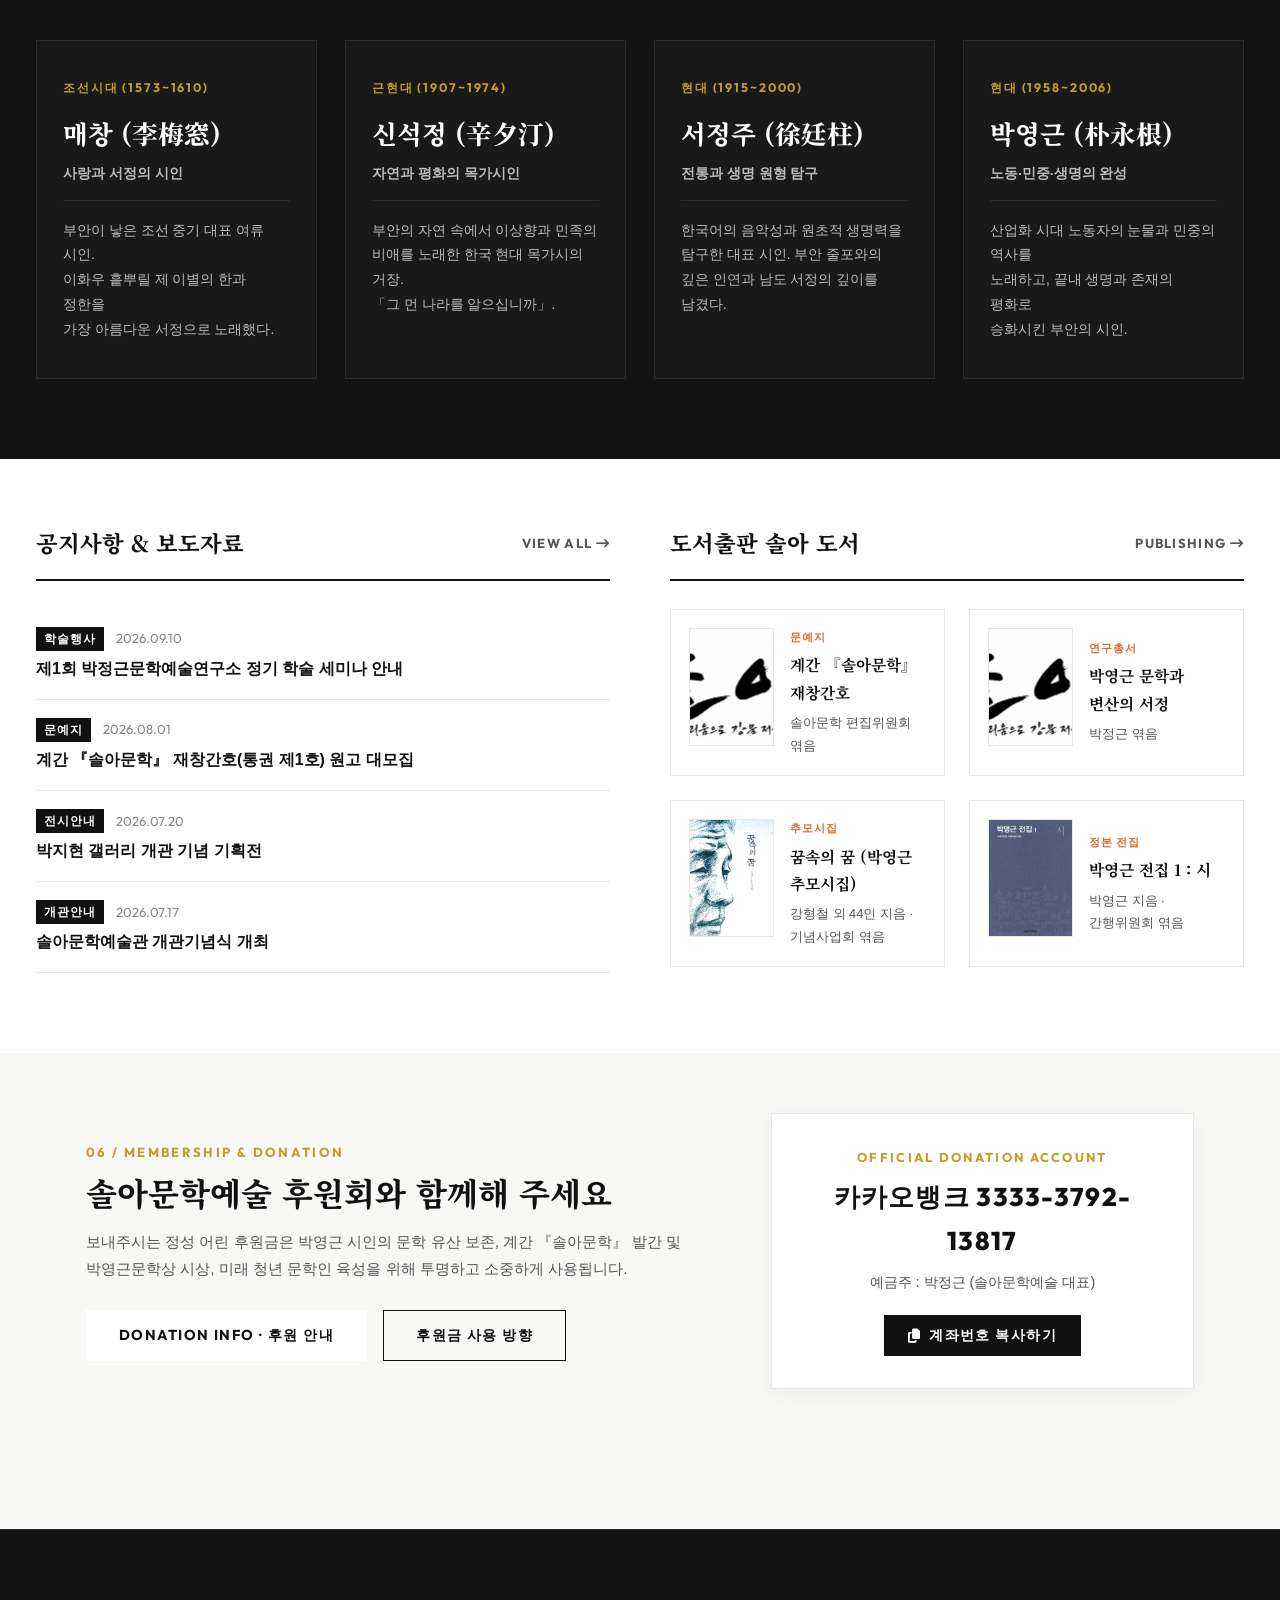
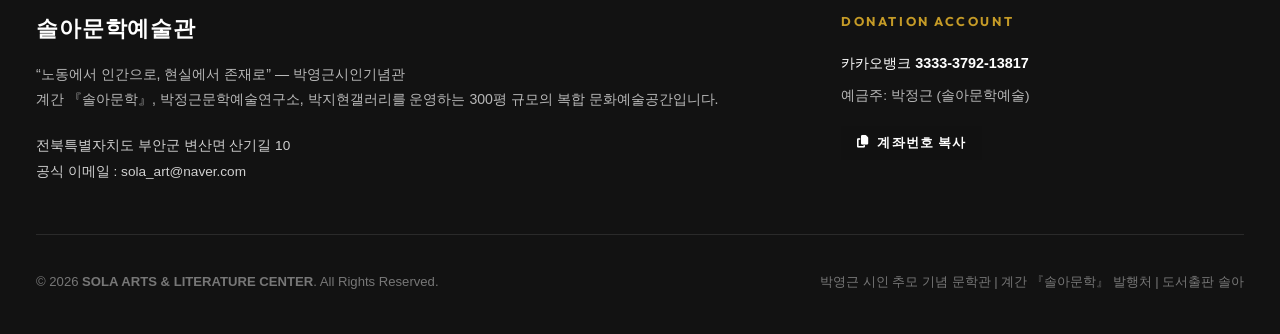
==== commit b9067150: "Replace main hero image with original watercolor 2 painting and update cache" ====
--- a/index.html
+++ b/index.html
@@ -19,7 +19,7 @@
   <meta property="og:type" content="website">
 
   <!-- Icons & Fonts -->
-  <link rel="stylesheet" href="style.css?v=20261001_poet_2lines">
+  <link rel="stylesheet" href="style.css?v=20261012_watercolor2">
   <link rel="stylesheet" href="https://cdnjs.cloudflare.com/ajax/libs/font-awesome/6.5.1/css/all.min.css">
 </head>
 
--- a/style.css
+++ b/style.css
@@ -420,7 +420,7 @@
   inset: 0;
   background-image: 
     linear-gradient(to right, rgba(16, 18, 22, 0.93) 0%, rgba(16, 18, 22, 0.70) 30%, rgba(16, 18, 22, 0.05) 50%, transparent 66%),
-    url('assets/images/박영근시비_앞면.jpg?v=20261001_left_shift');
+    url('assets/images/솔아문학예술관_수채화2.png?v=20261012');
   background-size: cover;
   background-position: center bottom;
   z-index: 1;
@@ -580,7 +580,7 @@
   border-radius: 4px;
   overflow: hidden;
   box-shadow: 0 24px 60px rgba(0, 0, 0, 0.25);
-  max-width: 390px;
+  max-width: 350px;
   width: 100%;
   flex-shrink: 0;
   justify-self: end;
@@ -2694,7 +2694,7 @@
     background-position: center bottom;
     background-image: 
       linear-gradient(to bottom, rgba(16, 18, 22, 0.94) 0%, rgba(16, 18, 22, 0.78) 45%, rgba(16, 18, 22, 0.94) 100%),
-      url('assets/images/박영근시비_앞면.jpg?v=20261001_left_shift');
+      url('assets/images/솔아문학예술관_수채화2.png?v=20261012');
   }
 
   .hero-art-content {
